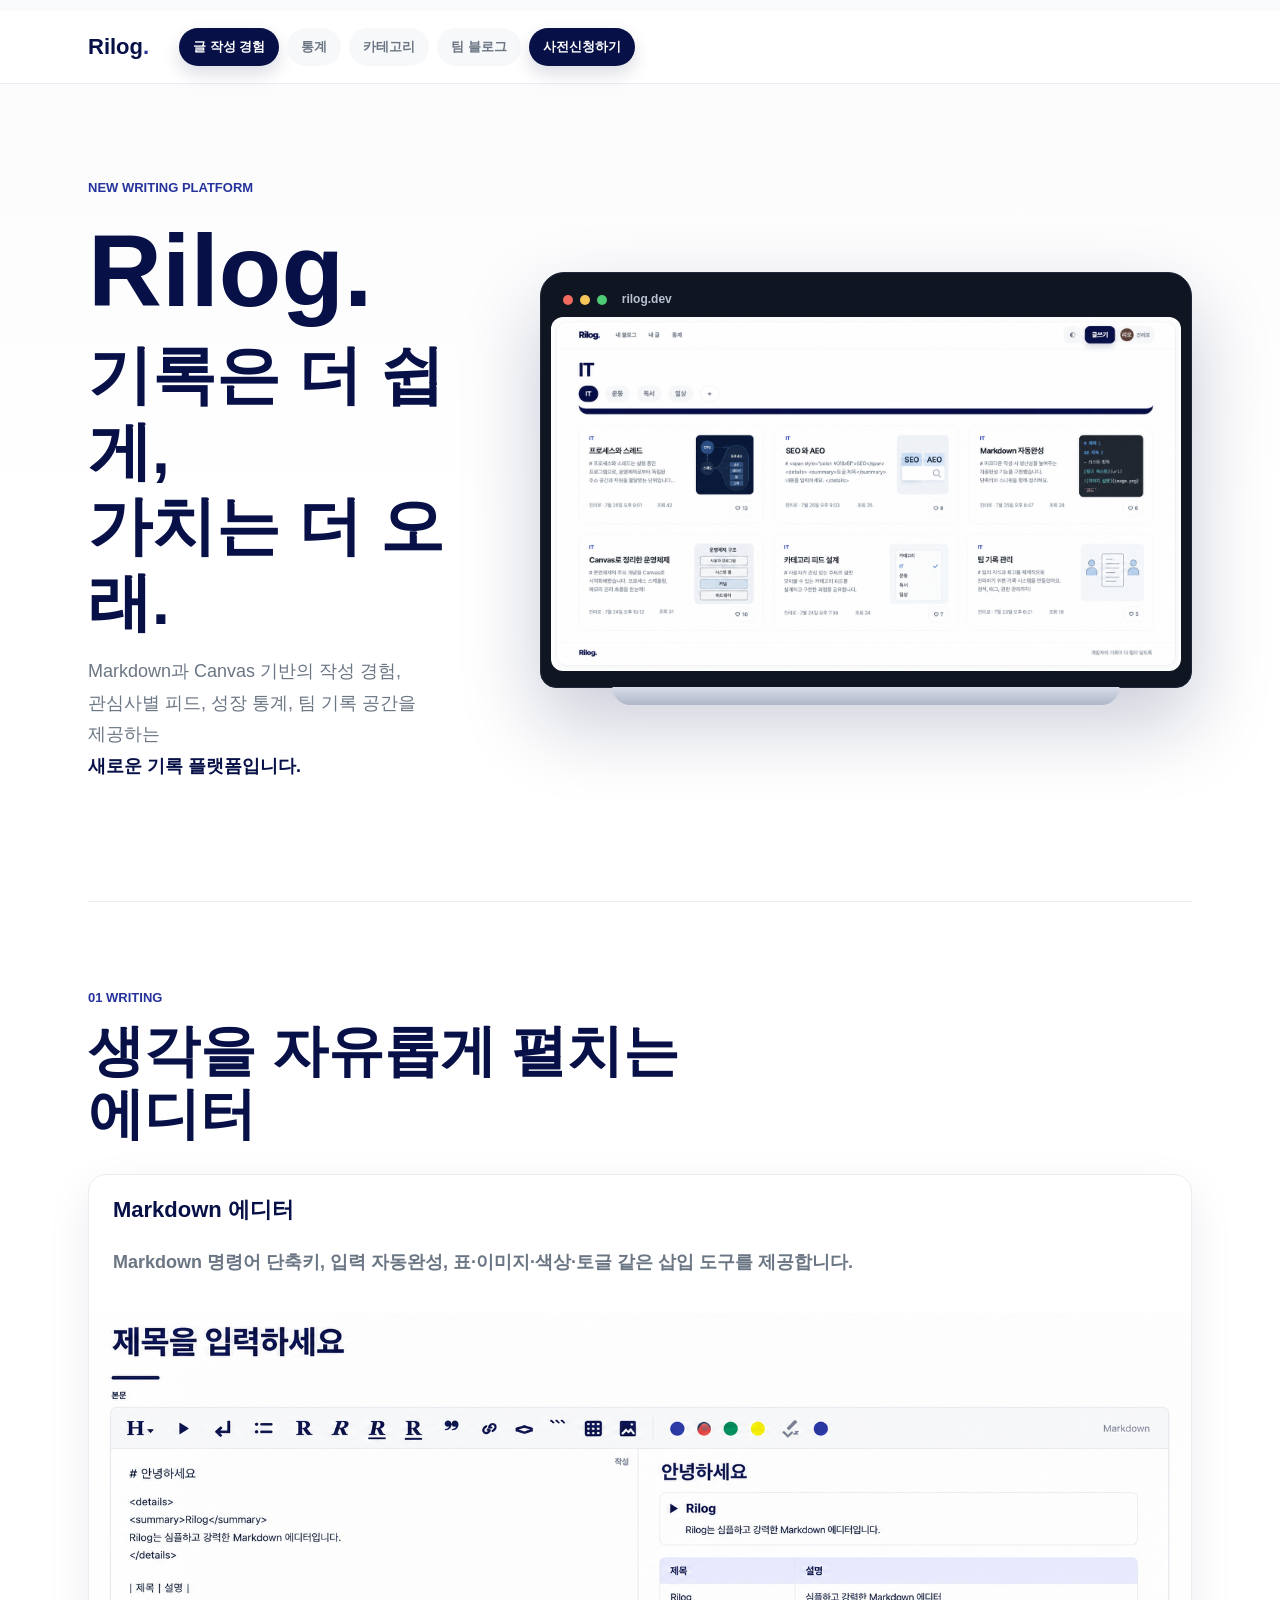
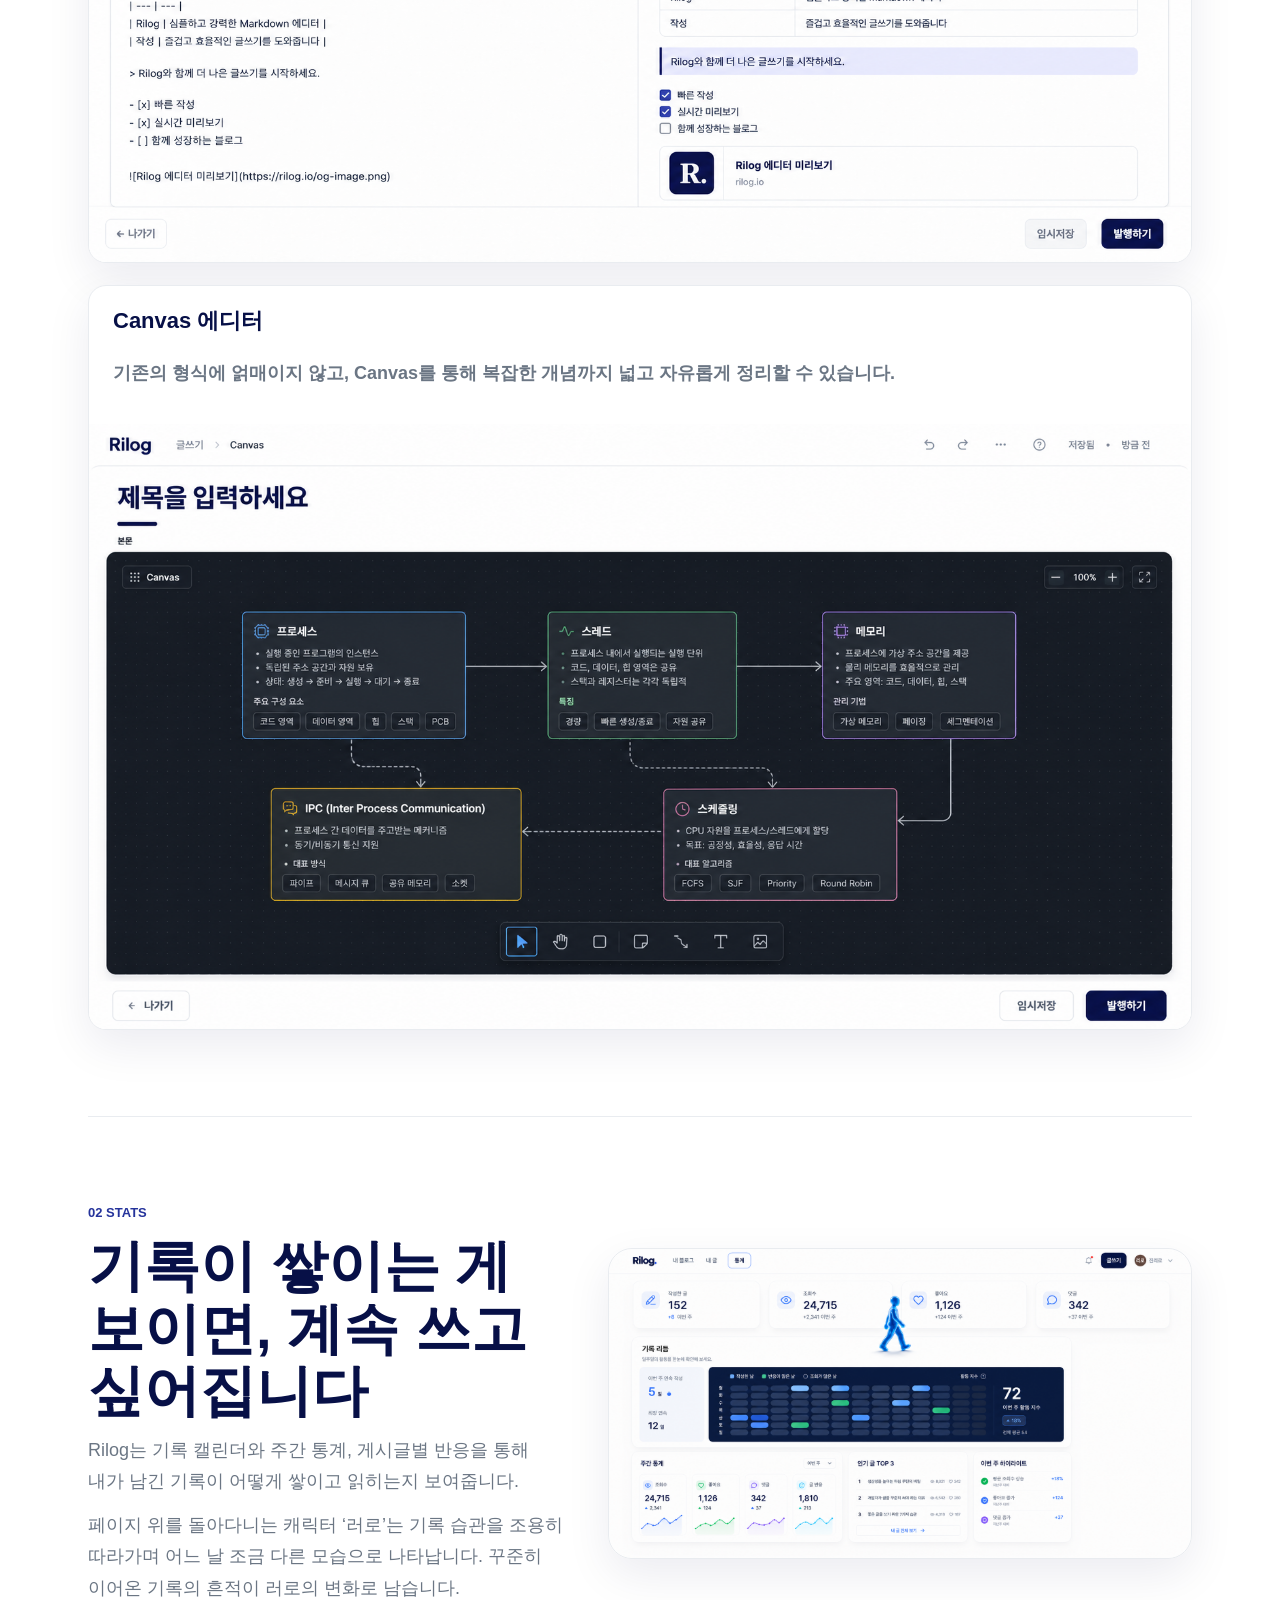
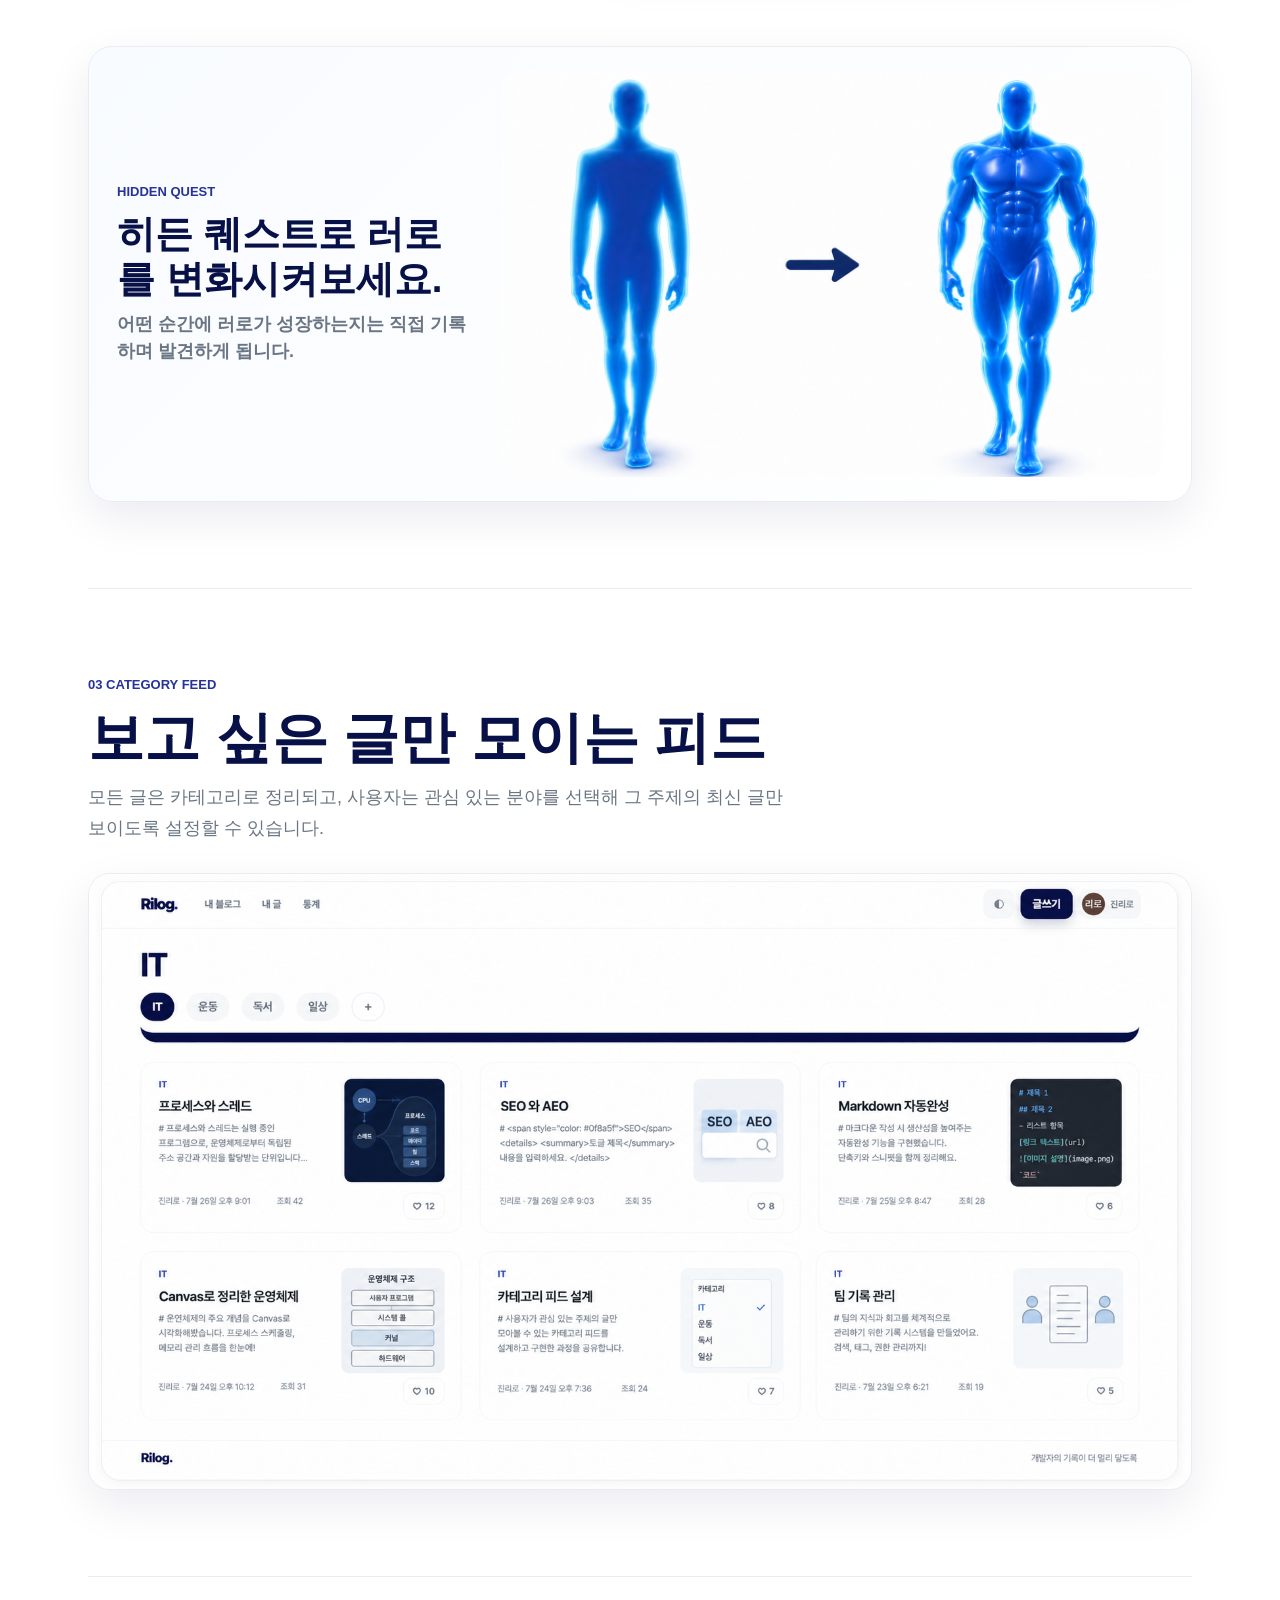
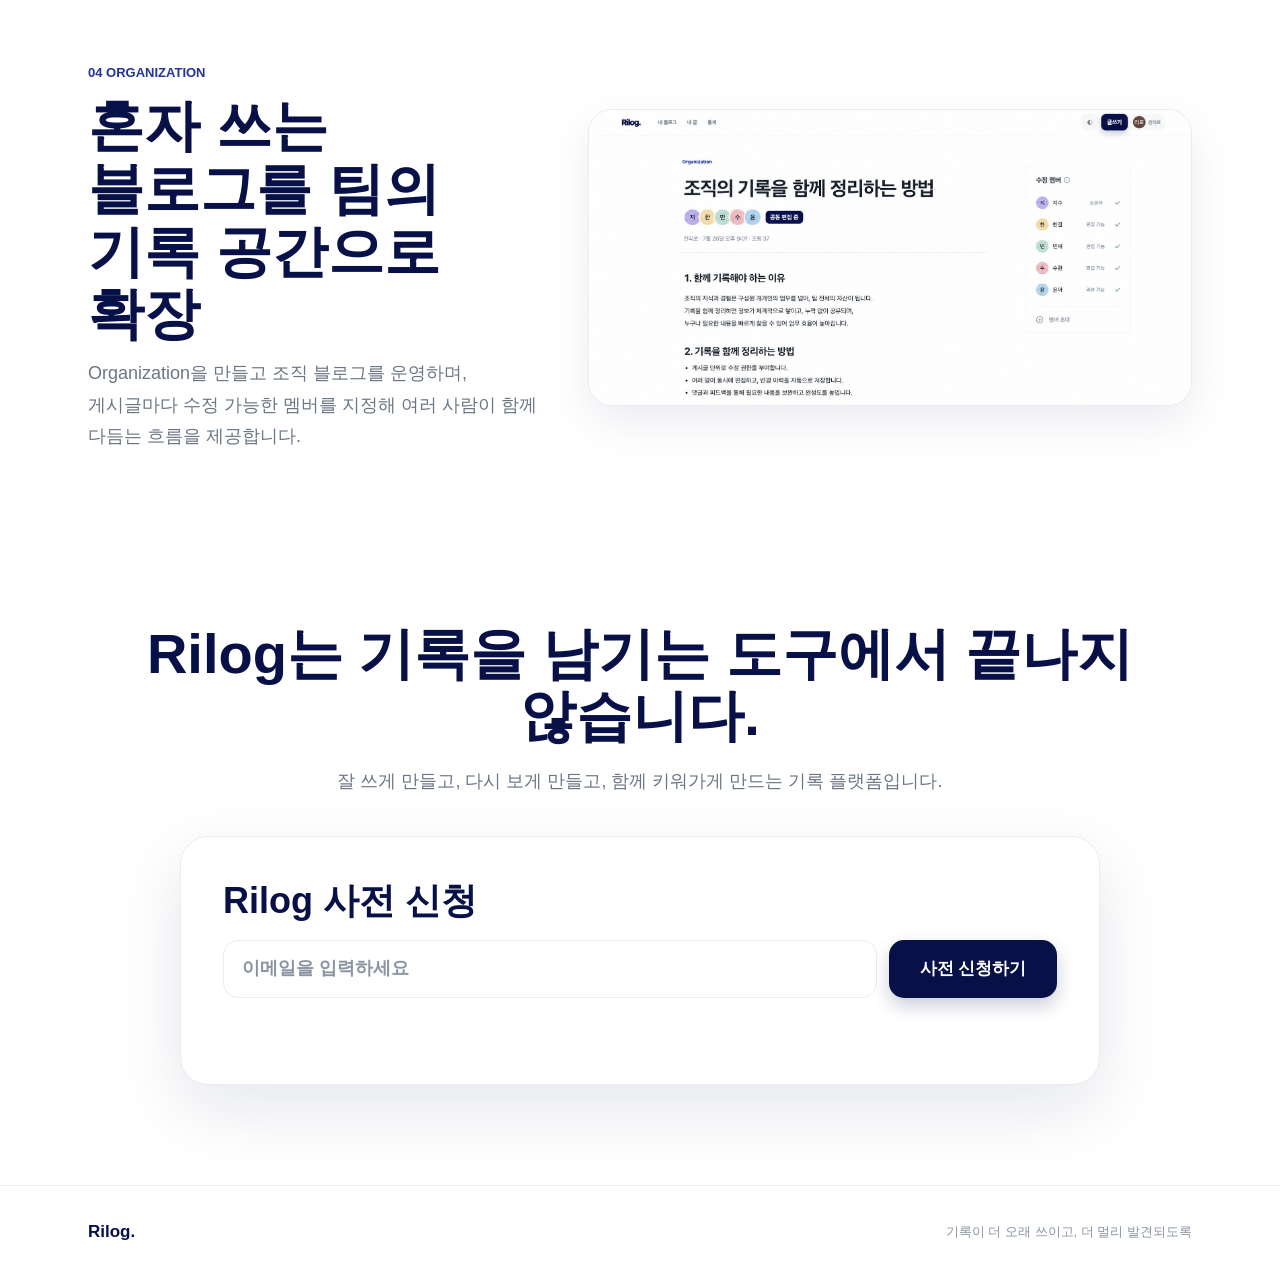
==== index.html @ bafb5f6a "Add waitlist signup and admin page" ====
<!doctype html>
<html lang="ko">
<head>
    <meta charset="UTF-8">
    <meta name="viewport" content="width=device-width, initial-scale=1">
    <meta name="theme-color" content="#071047">
    <meta name="description" content="Rilog. 소개 페이지">
    <title>Rilog. — 새로운 기록 플랫폼</title>
    <link rel="icon" href="/icon.png" type="image/png">
    <link rel="stylesheet" href="/css/landing-base.css">
    <link rel="stylesheet" href="/css/landing.css">
</head>
<body class="landing-body">
<a class="skip-link" href="#main-content">본문으로 건너뛰기</a>
<header class="app-header landing-header">
    <div class="header-inner">
        <a class="brand" href="/landing.html" aria-label="Rilog 소개">Rilog<span>.</span></a>
        <nav class="primary-nav landing-section-nav" aria-label="소개 섹션 바로가기">
            <a class="nav-link is-active" href="#landing-writing" aria-current="true">글 작성 경험</a>
            <a class="nav-link" href="#landing-stats">통계</a>
            <a class="nav-link" href="#landing-feed">카테고리</a>
            <a class="nav-link" href="#landing-org">팀 블로그</a>
            <a class="nav-link nav-link-cta" href="#landing-waitlist">사전신청하기</a>
        </nav>
    </div>
</header>

<main id="main-content" tabindex="-1">
    <section class="landing-hero">
        <div class="landing-hero-copy">
            <span class="landing-eyebrow">New writing platform</span>
            <h1>Rilog.</h1>
            <h2 class="landing-hero-title">기록은 더 쉽게,<br>가치는 더 오래.</h2>
            <p>Markdown과 Canvas 기반의 작성 경험,<br>관심사별 피드, 성장 통계, 팀 기록 공간을 제공하는<br><strong>새로운 기록 플랫폼입니다.</strong></p>
        </div>
        <div class="landing-laptop">
            <div class="landing-browser-chrome" aria-hidden="true">
                <span></span>
                <span></span>
                <span></span>
                <strong>rilog.dev</strong>
            </div>
            <div class="landing-laptop-screen">
                <img src="/images/landing/category-feed-curated.png" alt="맥북에서 실행 중인 Rilog 카테고리 피드 화면">
            </div>
        </div>
    </section>

    <section class="landing-section landing-writing" id="landing-writing">
        <div class="landing-section-copy">
            <span class="landing-eyebrow">01 Writing</span>
            <h2>생각을 자유롭게 펼치는 에디터</h2>
        </div>
        <div class="landing-screen-grid">
            <article class="landing-screen-card">
                <div class="landing-screen-card-copy">
                    <strong>Markdown 에디터</strong>
                    <p>Markdown 명령어 단축키, 입력 자동완성, 표·이미지·색상·토글 같은 삽입 도구를 제공합니다.</p>
                </div>
                <img class="landing-screen-image-markdown" src="/images/landing/markdown-editor-rilog-toolbar.png" alt="Markdown 작성 화면과 미리보기">
            </article>
            <article class="landing-screen-card">
                <div class="landing-screen-card-copy">
                    <strong>Canvas 에디터</strong>
                    <p>기존의 형식에 얽매이지 않고, Canvas를 통해 복잡한 개념까지 넓고 자유롭게 정리할 수 있습니다.</p>
                </div>
                <img class="landing-screen-image-canvas" src="/images/landing/canvas-editor-clean.png" alt="Canvas 양식 작성 화면">
            </article>
        </div>
    </section>

    <section class="landing-section landing-stats" id="landing-stats">
        <div class="landing-section-copy">
            <span class="landing-eyebrow">02 Stats</span>
            <h2>기록이 쌓이는 게 보이면, 계속 쓰고 싶어집니다</h2>
            <p>Rilog는 기록 캘린더와 주간 통계, 게시글별 반응을 통해 내가 남긴 기록이 어떻게 쌓이고 읽히는지 보여줍니다.</p>
            <p>페이지 위를 돌아다니는 캐릭터 ‘러로’는 기록 습관을 조용히 따라가며 어느 날 조금 다른 모습으로 나타납니다. 꾸준히 이어온 기록의 흔적이 러로의 변화로 남습니다.</p>
        </div>
        <div class="landing-stats-visual">
            <img class="landing-stats-screen" src="/images/landing/stats-dashboard-rureo.png" alt="러로가 걸어다니는 Rilog 통계 화면">
        </div>
        <div class="landing-rureo-evolution">
            <div class="landing-rureo-evolution-copy">
                <span class="landing-eyebrow">Hidden Quest</span>
                <strong>히든 퀘스트로 러로를 변화시켜보세요.</strong>
                <p>어떤 순간에 러로가 성장하는지는 직접 기록하며 발견하게 됩니다.</p>
            </div>
            <img src="/images/landing/rureo-evolution-cropped.png" alt="기본 러로가 몸짱 러로로 성장하는 모습">
        </div>
    </section>

    <section class="landing-section landing-feed" id="landing-feed">
        <div class="landing-section-copy">
            <span class="landing-eyebrow">03 Category Feed</span>
            <h2>보고 싶은 글만 모이는 피드</h2>
            <p>모든 글은 카테고리로 정리되고, 사용자는 관심 있는 분야를 선택해 그 주제의 최신 글만 보이도록 설정할 수 있습니다.</p>
        </div>
        <div class="landing-wide-screen">
            <img src="/images/landing/category-feed-curated.png" alt="카테고리화된 전체 피드 화면">
        </div>
    </section>

    <section class="landing-section landing-org" id="landing-org">
        <div class="landing-section-copy">
            <span class="landing-eyebrow">04 Organization</span>
            <h2>혼자 쓰는 블로그를 팀의 기록 공간으로 확장</h2>
            <p>Organization을 만들고 조직 블로그를 운영하며, 게시글마다 수정 가능한 멤버를 지정해 여러 사람이 함께 다듬는 흐름을 제공합니다.</p>
        </div>
        <div class="landing-org-screen">
            <img src="/images/landing/organization-collaboration.png" alt="여러 멤버가 함께 수정하는 Rilog Organization 게시글 화면">
        </div>
    </section>

    <section class="landing-closing landing-waitlist" id="landing-waitlist">
        <h2>Rilog는 기록을 남기는 도구에서 끝나지 않습니다.</h2>
        <p>잘 쓰게 만들고, 다시 보게 만들고, 함께 키워가게 만드는 기록 플랫폼입니다.</p>
        <form class="waitlist-card" data-waitlist-form>
            <label for="waitlist-email">Rilog 사전 신청</label>
            <div class="waitlist-row">
                <input id="waitlist-email" name="email" type="email" autocomplete="email" placeholder="이메일을 입력하세요" required>
                <button class="button button-primary waitlist-submit" type="submit">사전 신청하기</button>
            </div>
            <p class="waitlist-message" data-waitlist-message role="status" aria-live="polite"></p>
        </form>
    </section>
</main>

<footer class="app-footer">
    <div class="footer-inner">
        <strong>Rilog.</strong>
        <span>기록이 더 오래 쓰이고, 더 멀리 발견되도록</span>
    </div>
</footer>
<script src="/js/landing.js"></script>
</body>
</html>
---- css/landing-base.css ----
:root {
    color-scheme: light;
    --navy-950: #071047;
    --navy-900: #0b1558;
    --navy-700: #25339b;
    --navy-100: #e9ecff;
    --canvas: #ffffff;
    --surface: #f7f8fa;
    --surface-raised: #ffffff;
    --text: #191f28;
    --text-secondary: #6b7684;
    --text-tertiary: #8b95a1;
    --border: #e9ecf0;
    --focus: #5268ff;
    --shadow: 0 16px 45px rgba(7, 16, 71, .08);
    --header-bg: rgba(255, 255, 255, .88);
    --radius-sm: 13px;
    --page-width: 1680px;
    --transition: 180ms ease;
}

* {
    box-sizing: border-box;
}

html {
    scroll-behavior: smooth;
    background: var(--canvas);
}

body {
    min-width: 320px;
    margin: 0;
    color: var(--text);
    background: var(--canvas);
    font-family: -apple-system, BlinkMacSystemFont, "Pretendard", "Segoe UI", sans-serif;
    font-size: 16px;
    line-height: 1.55;
    letter-spacing: 0;
}

a {
    color: inherit;
    text-decoration: none;
}

button,
a {
    -webkit-tap-highlight-color: transparent;
}

:focus-visible {
    outline: 3px solid var(--focus);
    outline-offset: 3px;
}

.skip-link {
    position: fixed;
    z-index: 100;
    top: 12px;
    left: 12px;
    padding: 10px 14px;
    color: white;
    background: #071047;
    border-radius: 10px;
    transform: translateY(-160%);
}

.skip-link:focus {
    transform: translateY(0);
}

.app-header {
    position: sticky;
    z-index: 20;
    top: 0;
    border-bottom: 1px solid var(--border);
    background: var(--header-bg);
    backdrop-filter: blur(18px);
    -webkit-backdrop-filter: blur(18px);
}

.header-inner,
.footer-inner {
    width: min(calc(100% - 176px), var(--page-width));
    margin: 0 auto;
}

.header-inner {
    display: flex;
    align-items: center;
    min-height: 72px;
    gap: 30px;
}

.brand {
    flex: 0 0 auto;
    color: var(--navy-950);
    font-size: 22px;
    font-weight: 900;
    letter-spacing: 0;
}

.brand span {
    color: var(--navy-700);
}

.primary-nav {
    display: flex;
    align-items: center;
    gap: 4px;
}

.nav-link {
    padding: 9px 12px;
    color: var(--text-secondary);
    border-radius: 11px;
    font-size: 14px;
    font-weight: 700;
}

.nav-link:hover,
.nav-link.is-active {
    color: var(--text);
    background: var(--surface);
}

.header-actions {
    display: flex;
    align-items: center;
    gap: 9px;
    margin-left: auto;
}

.button {
    display: inline-flex;
    align-items: center;
    justify-content: center;
    min-height: 44px;
    padding: 10px 16px;
    border: 0;
    border-radius: var(--radius-sm);
    font-weight: 750;
    cursor: pointer;
    transition: transform var(--transition), background var(--transition), color var(--transition), opacity var(--transition);
}

.button:hover {
    transform: translateY(-1px);
}

.button-primary {
    color: white;
    background: #071047;
    box-shadow: 0 8px 18px rgba(7, 16, 71, .2);
}

.button-secondary {
    color: var(--text-secondary);
    background: var(--surface);
}

.app-footer {
    border-top: 1px solid var(--border);
}

.footer-inner {
    display: flex;
    align-items: center;
    justify-content: space-between;
    min-height: 92px;
    color: var(--text-tertiary);
    font-size: 13px;
}

.footer-inner strong {
    color: var(--navy-950);
    font-size: 17px;
}

@media (max-width: 760px) {
    .header-inner,
    .footer-inner {
        width: min(calc(100% - 28px), var(--page-width));
    }

    .header-inner {
        min-height: 64px;
        gap: 12px;
    }

    .primary-nav {
        display: none;
    }

    .header-actions {
        gap: 6px;
    }

    .header-actions > .button {
        min-height: 40px;
        padding: 8px 11px;
        font-size: 13px;
    }
}
---- css/landing.css ----
.landing-body {
    background:
            linear-gradient(180deg, color-mix(in srgb, var(--surface) 65%, transparent), transparent 520px),
            var(--canvas);
    letter-spacing: 0;
}

.landing-header {
    position: sticky;
}

.landing-hero,
.landing-section,
.landing-closing {
    width: min(calc(100% - 176px), var(--page-width));
    margin: 0 auto;
}

.landing-hero {
    display: grid;
    grid-template-columns: minmax(320px, .76fr) minmax(0, 1.24fr);
    align-items: center;
    gap: 52px;
    min-height: calc(100vh - 72px);
    padding: 62px 0 76px;
}

.landing-hero-copy {
    display: grid;
    justify-items: start;
    gap: 16px;
}

.landing-eyebrow {
    color: var(--navy-700);
    font-size: 13px;
    font-weight: 900;
    letter-spacing: 0;
    text-transform: uppercase;
}

.landing-hero h1,
.landing-section h2,
.landing-closing h2 {
    margin: 0;
    color: var(--navy-950);
    line-height: 1.12;
    letter-spacing: 0;
    overflow-wrap: break-word;
    word-break: keep-all;
}

.landing-hero h1 {
    font-size: clamp(58px, 8vw, 118px);
}

.landing-hero-title {
    max-width: 720px;
    margin: -6px 0 0;
    color: var(--navy-950);
    font-size: clamp(40px, 5vw, 72px);
    line-height: 1.18;
    letter-spacing: 0;
}

.landing-hero p,
.landing-section-copy p,
.landing-closing p {
    margin: 0;
    color: var(--text-secondary);
    font-size: 18px;
    line-height: 1.75;
    overflow-wrap: break-word;
    word-break: keep-all;
}

.landing-hero p strong {
    color: var(--navy-950);
    font-weight: 900;
}

.landing-section-nav {
    flex-wrap: wrap;
    gap: 8px;
}

.landing-section-nav .nav-link {
    min-height: 38px;
    padding: 8px 13px;
    background: var(--surface);
    border: 1px solid transparent;
    border-radius: 999px;
    font-size: 13px;
    transition: background var(--transition), color var(--transition), border-color var(--transition), transform var(--transition);
}

.landing-section-nav .nav-link.is-active {
    color: white;
    background: var(--navy-950);
    box-shadow: 0 8px 18px rgba(7, 16, 71, .14);
}

.landing-section-nav .nav-link:hover {
    color: var(--navy-950);
    background: white;
    border-color: var(--border);
    transform: translateY(-1px);
}

.landing-section-nav .nav-link.is-active:hover {
    color: white;
    background: var(--navy-900);
}

.landing-section-nav .nav-link-cta {
    color: white;
    background: var(--navy-950);
    box-shadow: 0 8px 18px rgba(7, 16, 71, .14);
}

.landing-laptop {
    position: relative;
    min-width: 0;
    padding: 10px 10px 16px;
    background: #101522;
    border: 1px solid #20283b;
    border-radius: 24px 24px 16px 16px;
    box-shadow: 0 34px 80px rgba(7, 16, 71, .22);
}

.landing-laptop::after {
    content: "";
    position: absolute;
    left: 50%;
    bottom: -18px;
    width: 78%;
    height: 18px;
    background: linear-gradient(180deg, #d8dde8, #aeb7c8);
    border-radius: 0 0 24px 24px;
    transform: translateX(-50%);
}

.landing-browser-chrome {
    display: flex;
    align-items: center;
    gap: 7px;
    min-height: 34px;
    padding: 0 12px;
    color: #8f9aac;
    font-size: 12px;
    font-weight: 750;
}

.landing-browser-chrome span {
    width: 10px;
    height: 10px;
    background: #f06a5f;
    border-radius: 50%;
}

.landing-browser-chrome span:nth-child(2) {
    background: #f7c65b;
}

.landing-browser-chrome span:nth-child(3) {
    background: #4ecb74;
}

.landing-browser-chrome strong {
    margin-left: 8px;
    color: #b8c0d0;
}

.landing-laptop-screen {
    overflow: hidden;
    aspect-ratio: 16 / 9;
    background: #fff;
    border-radius: 12px;
}

.landing-laptop-screen img,
.landing-wide-screen img,
.landing-screen-card img,
.landing-stats-screen {
    display: block;
    width: 100%;
    height: 100%;
    object-fit: cover;
}

.landing-expandable-image {
    cursor: zoom-in;
}

.landing-expandable-image:focus-visible {
    outline: 3px solid rgba(79, 119, 255, .72);
    outline-offset: 4px;
}

.landing-section {
    display: grid;
    gap: 28px;
    padding: 86px 0;
    border-top: 1px solid var(--border);
    scroll-margin-top: 96px;
}

.landing-section-copy {
    display: grid;
    max-width: 760px;
    gap: 12px;
}

.landing-section h2,
.landing-closing h2 {
    font-size: clamp(34px, 4.6vw, 56px);
}

.landing-screen-grid {
    display: grid;
    gap: 22px;
}

.landing-screen-card {
    overflow: hidden;
    background: var(--surface-raised);
    border: 1px solid var(--border);
    border-radius: 18px;
    box-shadow: var(--shadow);
}

.landing-screen-card-copy {
    display: grid;
    gap: 8px;
    padding: 22px 24px 18px;
}

.landing-screen-card-copy strong {
    color: var(--navy-950);
    font-size: 22px;
    line-height: 1.2;
}

.landing-screen-card-copy p {
    max-width: 920px;
    color: var(--text-secondary);
    font-size: 18px;
    font-weight: 650;
    line-height: 1.55;
}

.landing-screen-card img {
    height: auto;
    object-fit: contain;
    background: #fff;
}

.landing-screen-image-markdown {
    aspect-ratio: 1777 / 885;
}

.landing-screen-image-canvas {
    aspect-ratio: 1693 / 929;
}

.landing-stats {
    grid-template-columns: minmax(380px, .9fr) minmax(0, 1.1fr);
    align-items: center;
    gap: 42px;
}

.landing-stats .landing-section-copy {
    grid-column: 1;
}

.landing-feature-card {
    min-width: 0;
    padding: 22px;
    background: var(--surface-raised);
    border: 1px solid var(--border);
    border-radius: 18px;
    box-shadow: var(--shadow);
}

.landing-feature-card h3 {
    margin: 0 0 8px;
    color: var(--navy-950);
    font-size: 19px;
    line-height: 1.3;
    letter-spacing: 0;
}

.landing-feature-card p {
    margin: 0;
    color: var(--text-secondary);
}

.landing-bullet-list {
    display: grid;
    gap: 5px;
    margin: 14px 0 0;
    padding-left: 18px;
    color: var(--text-secondary);
    font-size: 14px;
}

.landing-bullet-list li::marker {
    color: #15803d;
}

.landing-stats-visual {
    position: relative;
    overflow: hidden;
    background: linear-gradient(180deg, rgba(255, 255, 255, .72), rgba(255, 255, 255, .94));
    border: 1px solid var(--border);
    border-radius: 24px;
    box-shadow: var(--shadow);
    aspect-ratio: 1716 / 916;
}

.landing-stats-screen {
    position: static;
    width: 100%;
    height: 100%;
    object-fit: cover;
    object-position: center;
    border-radius: inherit;
}

.landing-rureo-evolution {
    grid-column: 1 / -1;
    display: grid;
    grid-template-columns: minmax(260px, .54fr) minmax(0, 1fr);
    align-items: center;
    gap: 26px;
    overflow: hidden;
    padding: 24px 28px;
    background: linear-gradient(135deg, rgba(248, 251, 255, .98), rgba(255, 255, 255, .98));
    border: 1px solid var(--border);
    border-radius: 24px;
    box-shadow: var(--shadow);
}

.landing-rureo-evolution-copy {
    display: grid;
    gap: 9px;
}

.landing-rureo-evolution-copy strong {
    color: var(--navy-950);
    font-size: clamp(26px, 3vw, 42px);
    line-height: 1.18;
}

.landing-rureo-evolution-copy p {
    margin: 0;
    color: var(--text-secondary);
    font-size: 18px;
    font-weight: 650;
    line-height: 1.55;
}

.landing-rureo-evolution img {
    display: block;
    width: 100%;
    height: auto;
    border-radius: 18px;
}

.landing-wide-screen {
    overflow: hidden;
    aspect-ratio: 1677 / 938;
    background: var(--surface-raised);
    border: 1px solid var(--border);
    border-radius: 22px;
    box-shadow: var(--shadow);
}

.landing-org {
    grid-template-columns: minmax(0, .78fr) minmax(0, 1fr);
    align-items: center;
}

.landing-org-screen {
    overflow: hidden;
    aspect-ratio: 1789 / 879;
    background: var(--surface-raised);
    border: 1px solid var(--border);
    border-radius: 24px;
    box-shadow: var(--shadow);
}

.landing-org-screen img {
    display: block;
    width: 100%;
    height: 100%;
    object-fit: cover;
    object-position: center;
}

.landing-closing {
    display: grid;
    justify-items: center;
    gap: 18px;
    padding: 84px 0 100px;
    text-align: center;
}

.landing-closing p {
    max-width: 760px;
}

.landing-waitlist {
    scroll-margin-top: 96px;
}

.waitlist-card {
    display: grid;
    width: min(100%, 920px);
    gap: 18px;
    margin-top: 20px;
    padding: clamp(24px, 4vw, 42px);
    text-align: left;
    background: var(--surface-raised);
    border: 1px solid var(--border);
    border-radius: 28px;
    box-shadow: 0 24px 70px rgba(7, 16, 71, .1);
}

.waitlist-card label {
    color: var(--navy-950);
    font-size: clamp(24px, 3vw, 36px);
    font-weight: 900;
    line-height: 1.2;
}

.waitlist-row {
    display: flex;
    gap: 12px;
}

.waitlist-row input {
    flex: 1 1 auto;
    min-width: 0;
    min-height: 58px;
    padding: 0 18px;
    color: var(--text);
    background: #fff;
    border: 1px solid var(--border);
    border-radius: 15px;
    font: inherit;
    font-size: 18px;
    font-weight: 650;
}

.waitlist-row input::placeholder {
    color: var(--text-tertiary);
}

.waitlist-submit {
    min-width: 168px;
    min-height: 58px;
    border-radius: 15px;
    font-size: 17px;
}

.waitlist-submit:disabled {
    cursor: wait;
    opacity: .62;
    transform: none;
}

.waitlist-message {
    min-height: 26px;
    margin: 0;
    color: var(--text-secondary);
    font-size: 15px;
    font-weight: 750;
}

.waitlist-message[data-tone="success"] {
    color: #16713a;
}

.waitlist-message[data-tone="error"] {
    color: #c2413d;
}

.is-lightbox-open {
    overflow: hidden;
}

.landing-lightbox {
    position: fixed;
    inset: 0;
    z-index: 100;
    display: grid;
    place-items: center;
    padding: 34px;
    background: rgba(7, 16, 71, .72);
    opacity: 0;
    pointer-events: none;
    transition: opacity var(--transition);
}

.landing-lightbox.is-open {
    opacity: 1;
    pointer-events: auto;
}

.landing-lightbox-frame {
    display: grid;
    max-width: min(92vw, 1480px);
    max-height: 86vh;
    margin: 0;
    overflow: hidden;
    background: #fff;
    border: 1px solid rgba(255, 255, 255, .42);
    border-radius: 22px;
    box-shadow: 0 40px 100px rgba(7, 16, 71, .36);
    transform: translateY(10px) scale(.98);
    transition: transform var(--transition);
}

.landing-lightbox.is-open .landing-lightbox-frame {
    transform: translateY(0) scale(1);
}

.landing-lightbox-image {
    display: block;
    width: 100%;
    max-width: 100%;
    height: auto;
    max-height: 86vh;
    object-fit: contain;
}

.landing-lightbox-close {
    position: fixed;
    top: 22px;
    right: 22px;
    display: grid;
    place-items: center;
    width: 44px;
    height: 44px;
    padding: 0;
    color: var(--navy-950);
    background: rgba(255, 255, 255, .94);
    border: 1px solid rgba(255, 255, 255, .72);
    border-radius: 50%;
    box-shadow: 0 18px 40px rgba(7, 16, 71, .22);
    cursor: pointer;
    font-size: 28px;
    font-weight: 800;
    line-height: 1;
}

.landing-lightbox-close:focus-visible {
    outline: 3px solid rgba(79, 119, 255, .72);
    outline-offset: 3px;
}

@media (max-width: 1200px) {
    .landing-hero,
    .landing-stats,
    .landing-org {
        grid-template-columns: 1fr;
    }

    .landing-hero {
        min-height: auto;
    }

    .landing-screen-grid {
        grid-template-columns: 1fr;
    }

    .landing-stats-visual {
        min-height: 360px;
    }
}

@media (max-width: 760px) {
    .landing-hero,
    .landing-section,
    .landing-closing {
        width: min(calc(100% - 28px), var(--page-width));
    }

    .landing-hero {
        gap: 28px;
        padding: 38px 0 56px;
    }

    .landing-hero h1 {
        font-size: clamp(52px, 20vw, 78px);
    }

    .landing-hero-title {
        font-size: clamp(34px, 12vw, 50px);
    }

    .landing-hero p,
    .landing-section-copy p,
    .landing-closing p {
        font-size: 16px;
        line-height: 1.65;
    }

    .landing-section-nav {
        display: flex;
        flex: 1 1 100%;
        flex-wrap: nowrap;
        order: 2;
        overflow-x: auto;
        padding-bottom: 2px;
        scrollbar-width: none;
    }

    .landing-section-nav::-webkit-scrollbar {
        display: none;
    }

    .landing-section-nav .nav-link {
        flex: 0 0 auto;
        white-space: nowrap;
    }

    .landing-laptop {
        padding: 7px 7px 12px;
        border-radius: 18px 18px 12px 12px;
    }

    .landing-browser-chrome {
        min-height: 28px;
        padding: 0 8px;
    }

    .landing-laptop-screen,
    .landing-wide-screen {
        aspect-ratio: 4 / 3;
    }

    .landing-section {
        gap: 20px;
        padding: 56px 0;
    }

    .landing-section h2,
    .landing-closing h2 {
        font-size: clamp(30px, 12vw, 42px);
        line-height: 1.14;
    }

    .landing-screen-card-copy {
        padding: 18px 18px 15px;
    }

    .landing-screen-card-copy strong {
        font-size: 19px;
    }

    .landing-screen-card-copy p {
        font-size: 15px;
    }

    .landing-feature-card {
        padding: 18px;
    }

    .landing-stats-visual {
        aspect-ratio: 4 / 3;
    }

    .landing-stats-screen {
        object-position: 45% center;
    }

    .landing-rureo-evolution {
        grid-template-columns: 1fr;
        gap: 14px;
        padding: 20px;
    }

    .landing-rureo-evolution-copy strong {
        font-size: 24px;
    }

    .landing-rureo-evolution-copy p {
        font-size: 15px;
    }

    .landing-closing {
        padding: 58px 0 72px;
    }

    .waitlist-card {
        gap: 14px;
        margin-top: 10px;
        padding: 20px;
        border-radius: 20px;
    }

    .waitlist-row {
        display: grid;
    }

    .waitlist-row input,
    .waitlist-submit {
        min-height: 52px;
        width: 100%;
    }

    .landing-lightbox {
        padding: 16px;
    }

    .landing-lightbox-frame {
        max-width: 96vw;
        max-height: 82vh;
        border-radius: 16px;
    }

    .landing-lightbox-image {
        max-height: 82vh;
    }

    .landing-lightbox-close {
        top: 12px;
        right: 12px;
        width: 40px;
        height: 40px;
        font-size: 26px;
    }
}
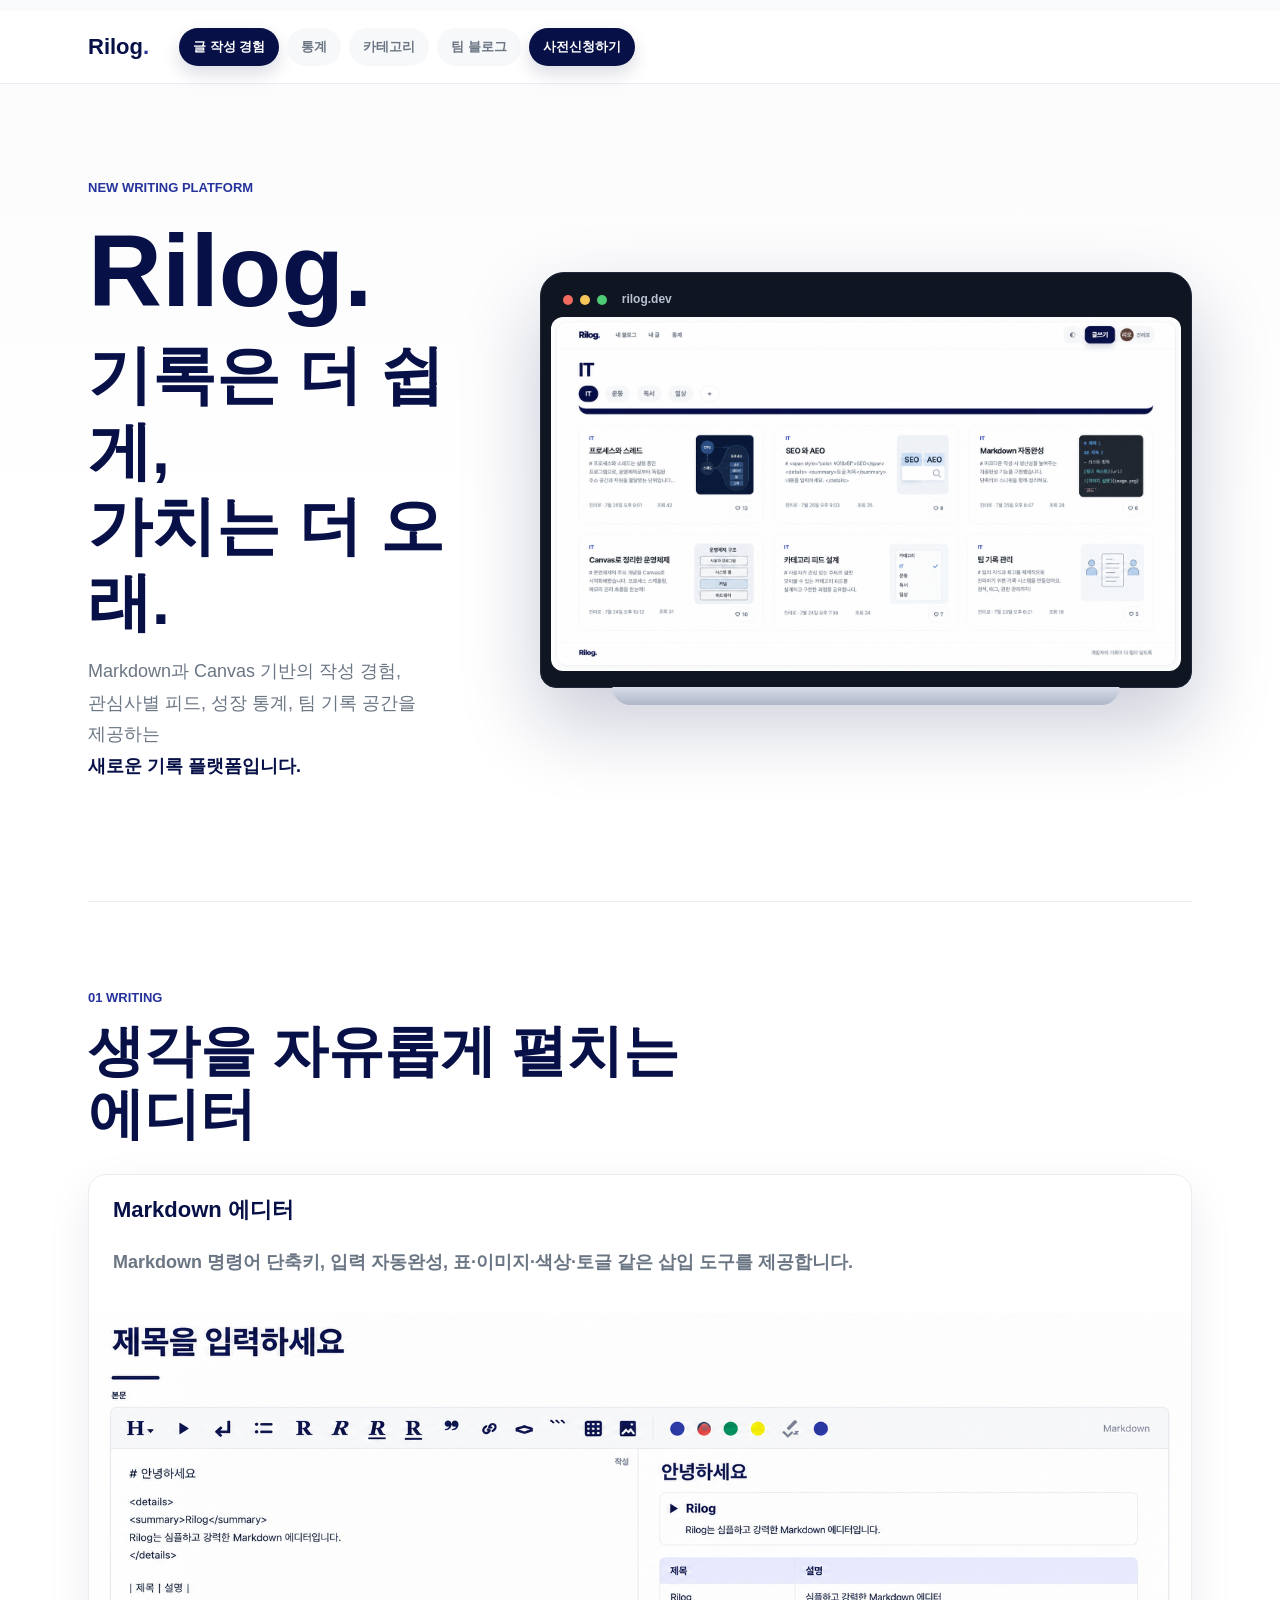
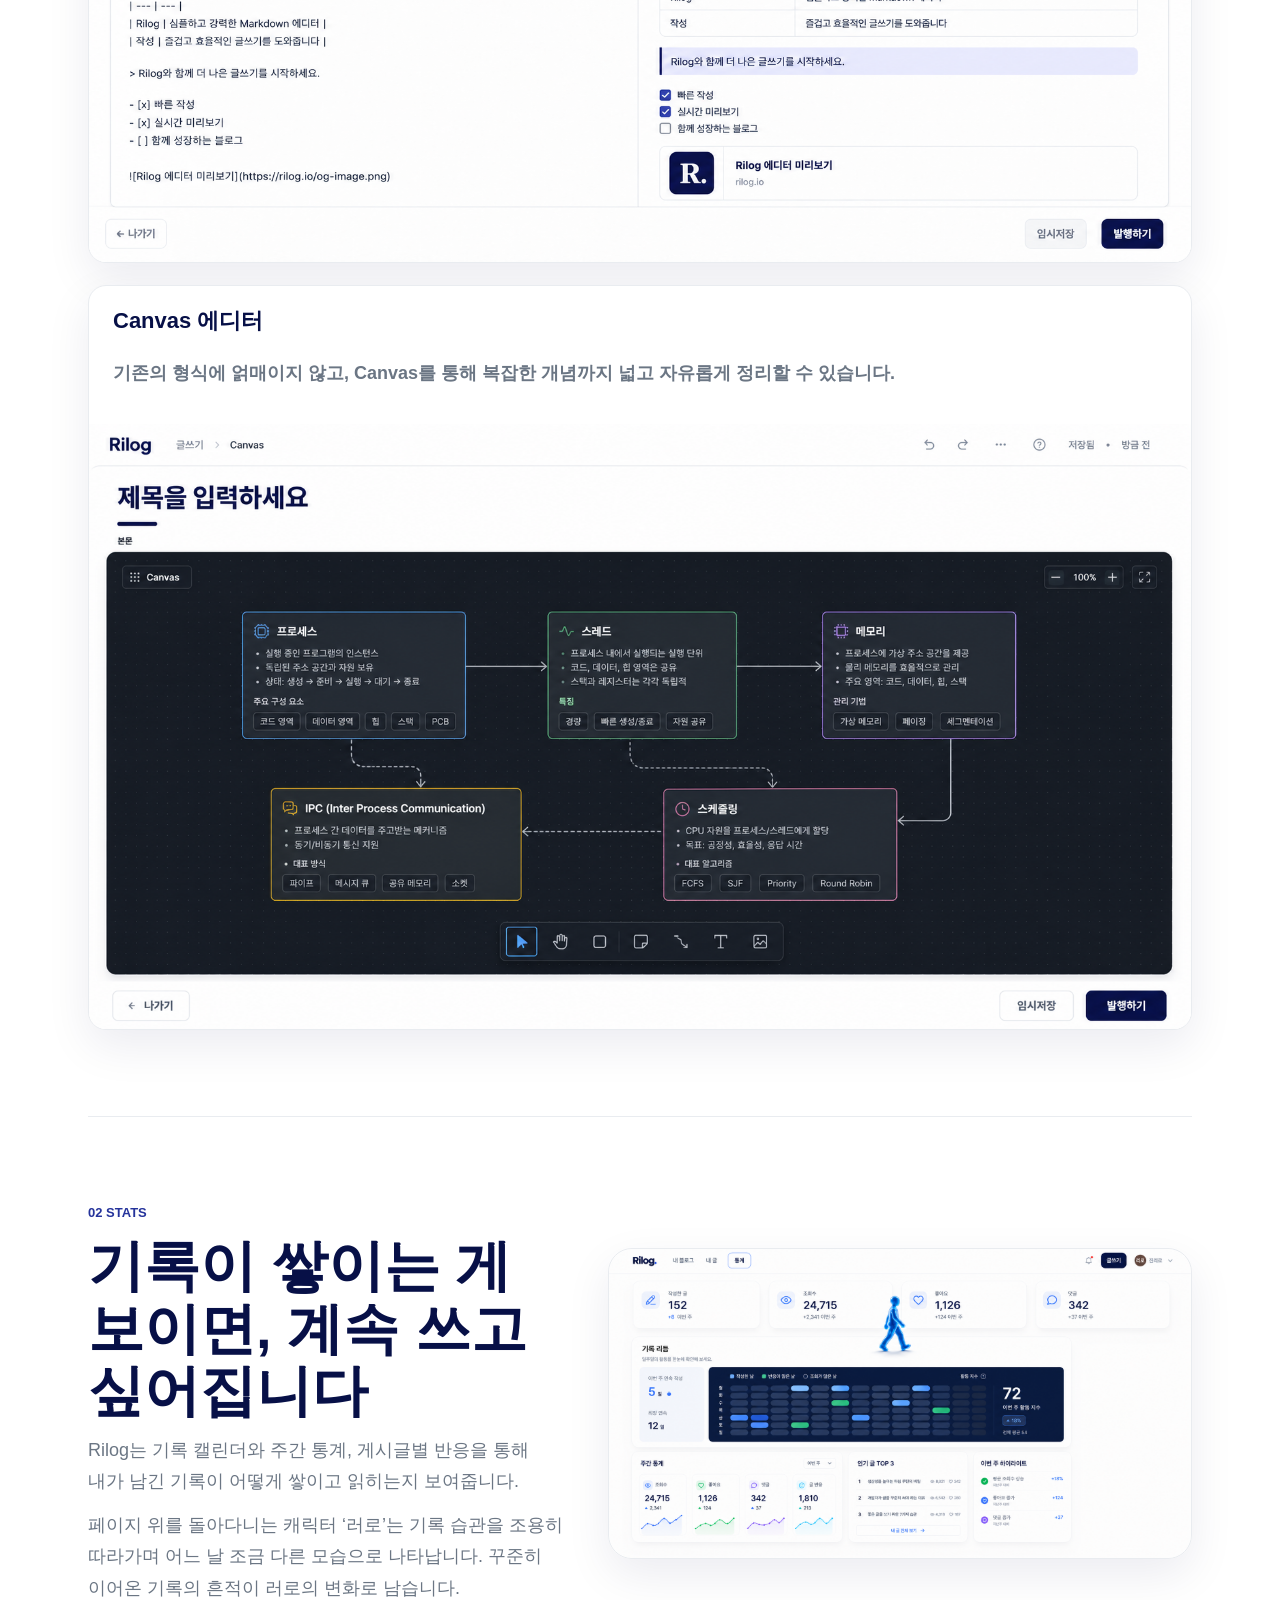
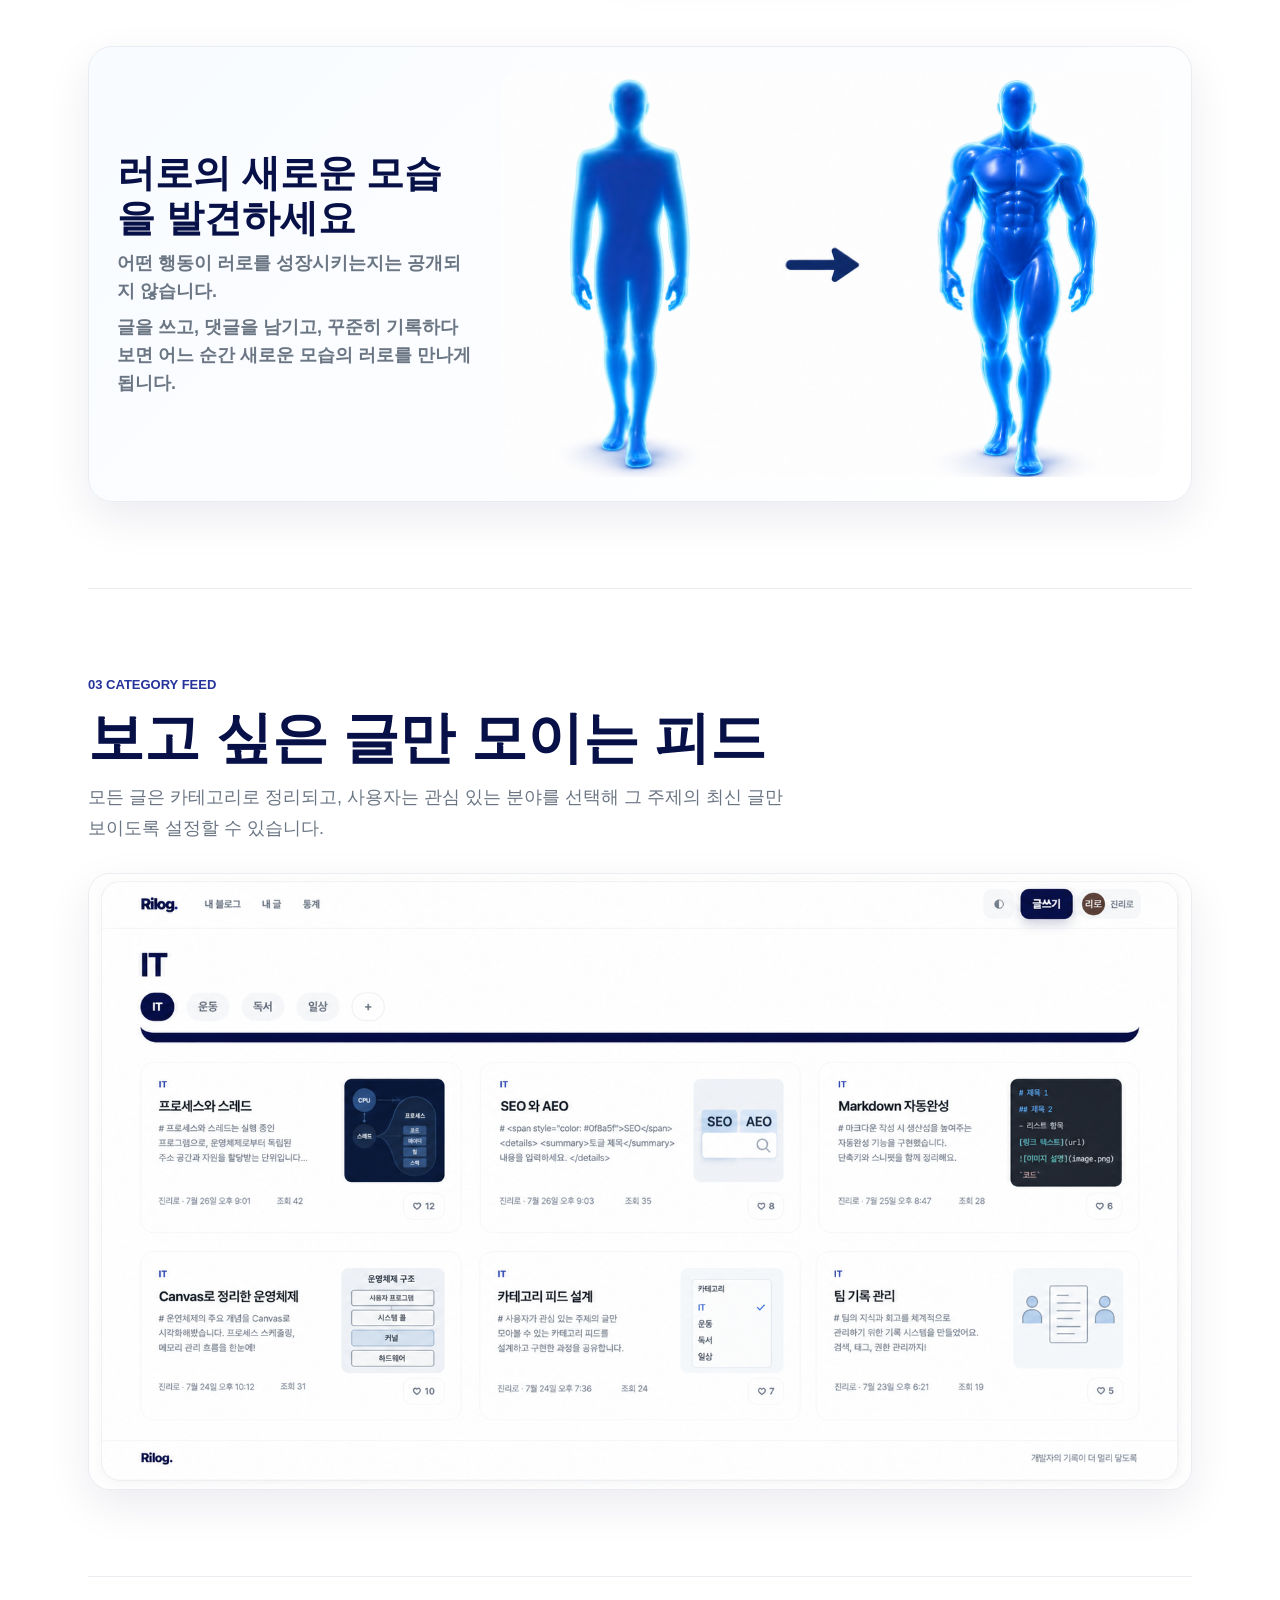
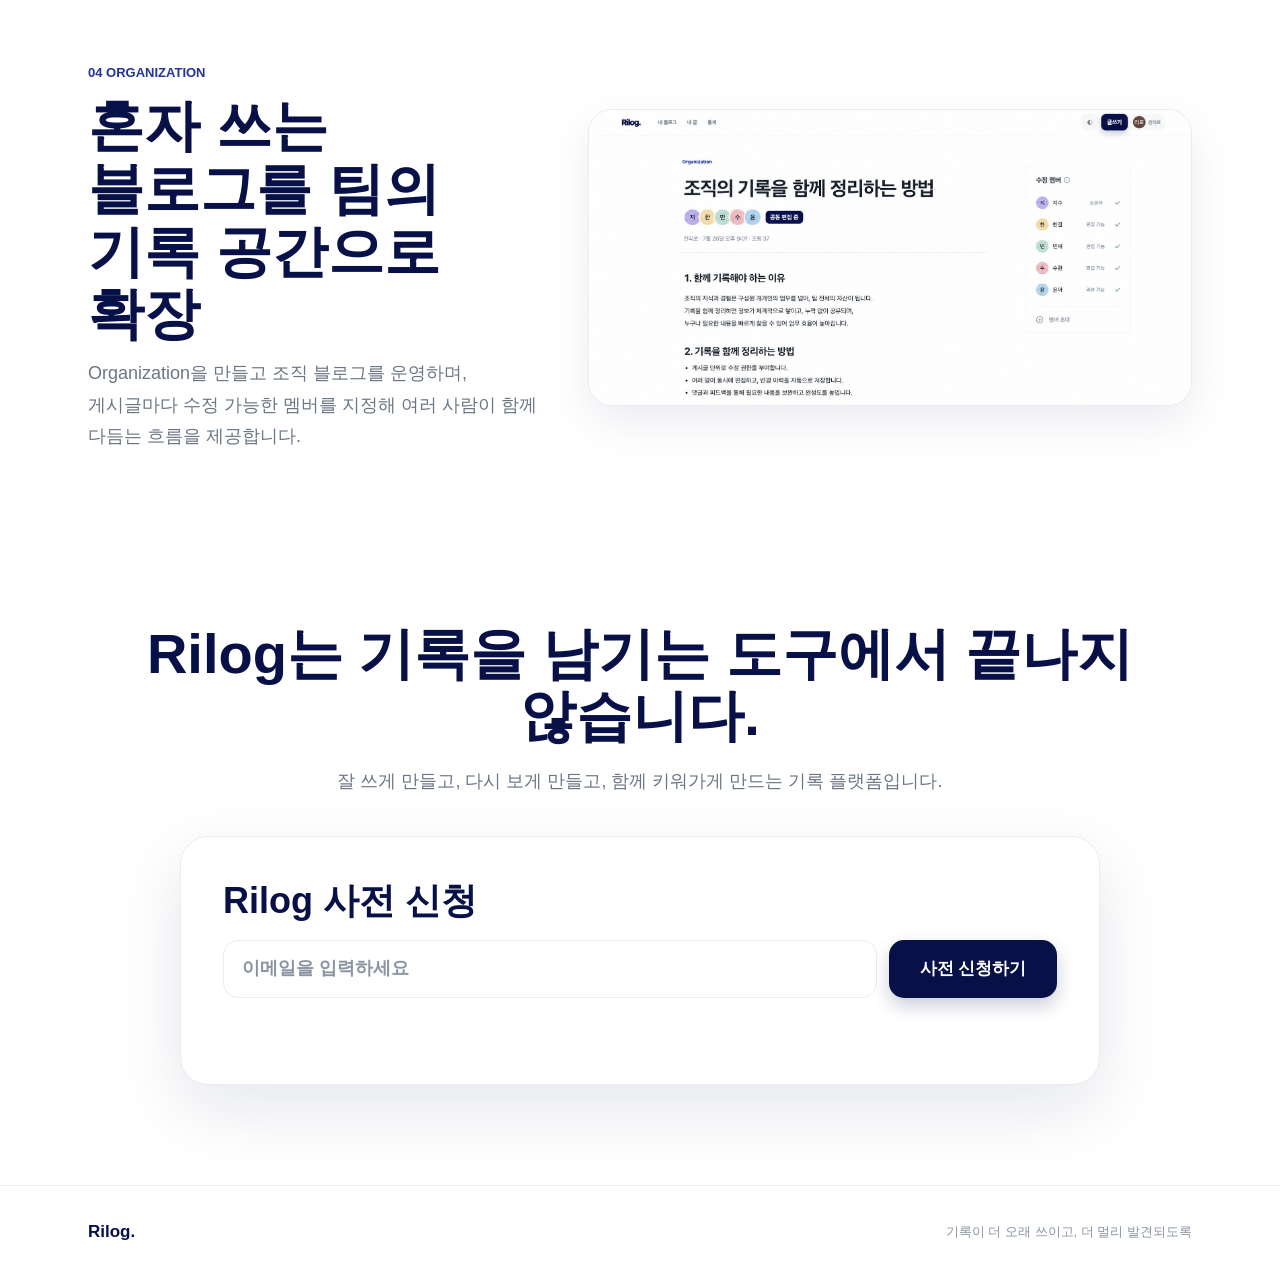
==== commit cca7a77c: "Refine Rureo discovery copy" ====
--- a/index.html
+++ b/index.html
@@ -81,9 +81,9 @@
         </div>
         <div class="landing-rureo-evolution">
             <div class="landing-rureo-evolution-copy">
-                <span class="landing-eyebrow">Hidden Quest</span>
-                <strong>히든 퀘스트로 러로를 변화시켜보세요.</strong>
-                <p>어떤 순간에 러로가 성장하는지는 직접 기록하며 발견하게 됩니다.</p>
+                <strong>러로의 새로운 모습을 발견하세요</strong>
+                <p>어떤 행동이 러로를 성장시키는지는 공개되지 않습니다.</p>
+                <p>글을 쓰고, 댓글을 남기고, 꾸준히 기록하다 보면 어느 순간 새로운 모습의 러로를 만나게 됩니다.</p>
             </div>
             <img src="/images/landing/rureo-evolution-cropped.png" alt="기본 러로가 몸짱 러로로 성장하는 모습">
         </div>
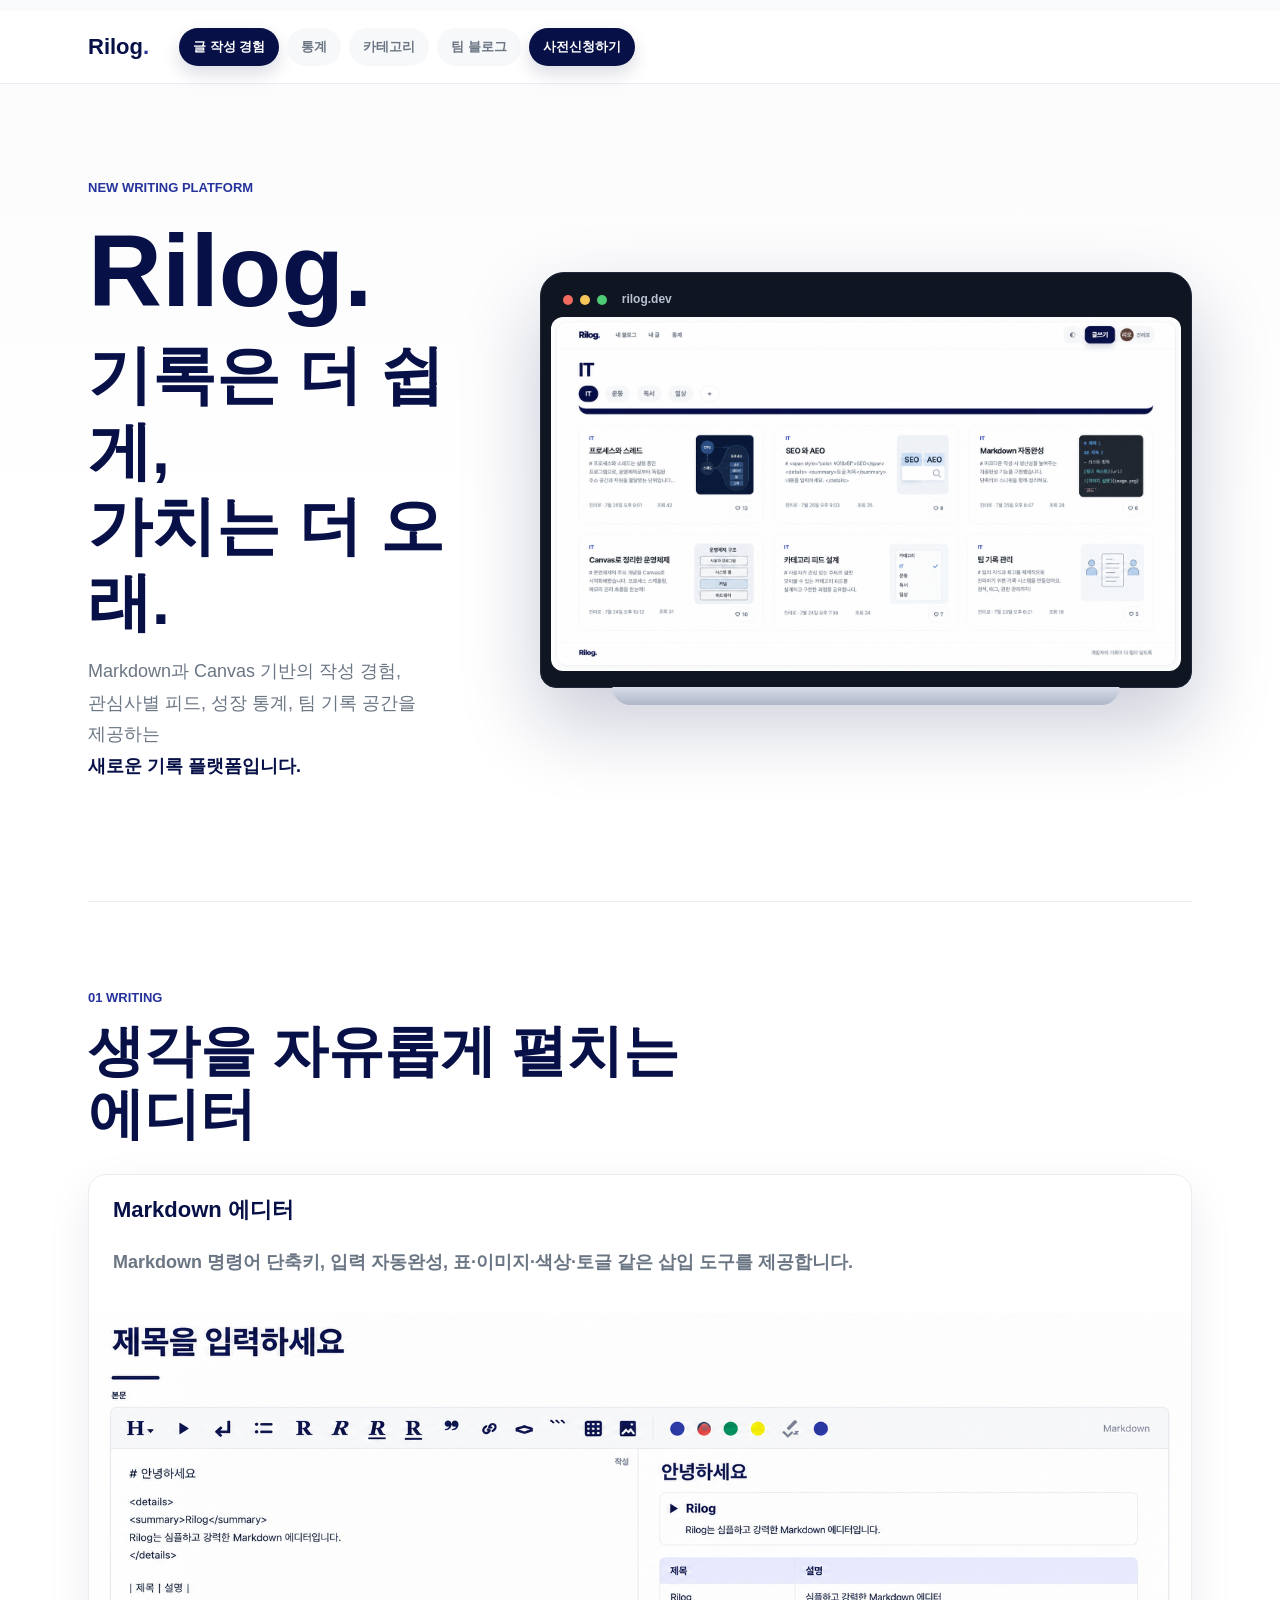
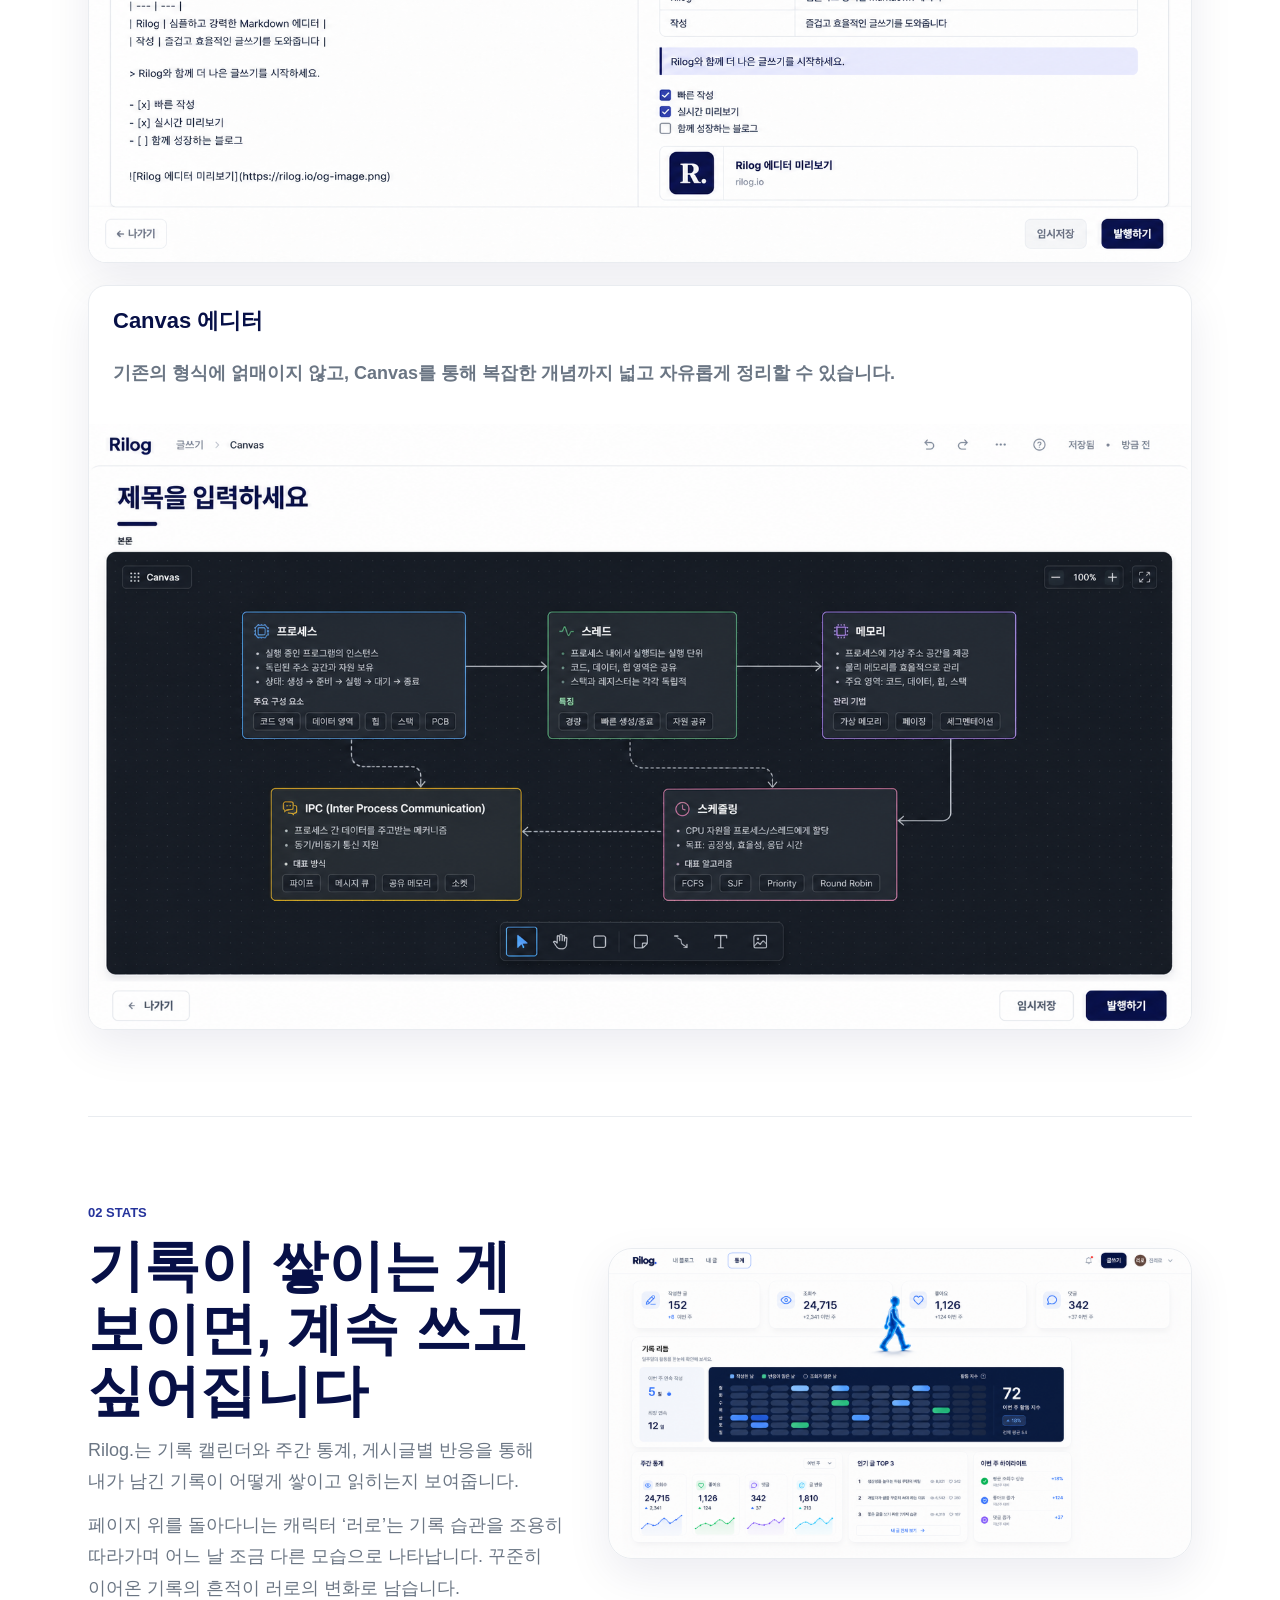
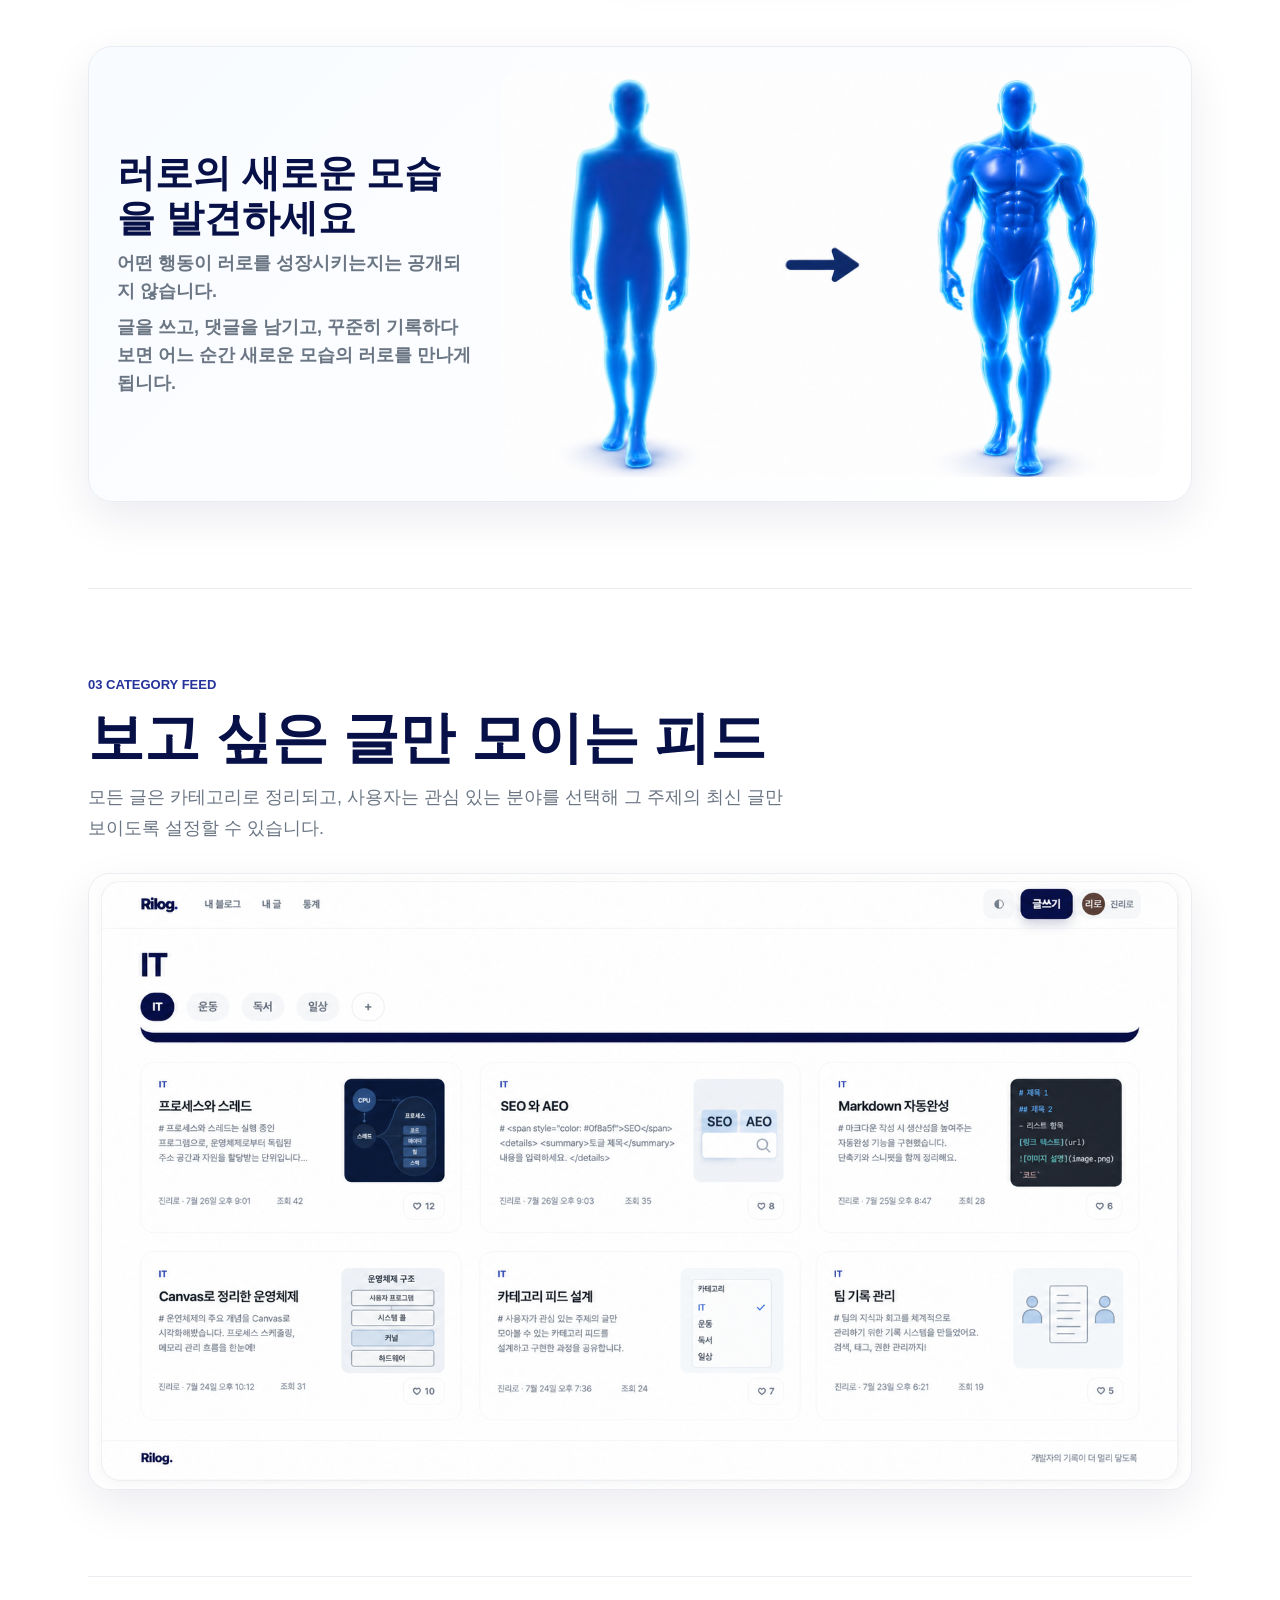
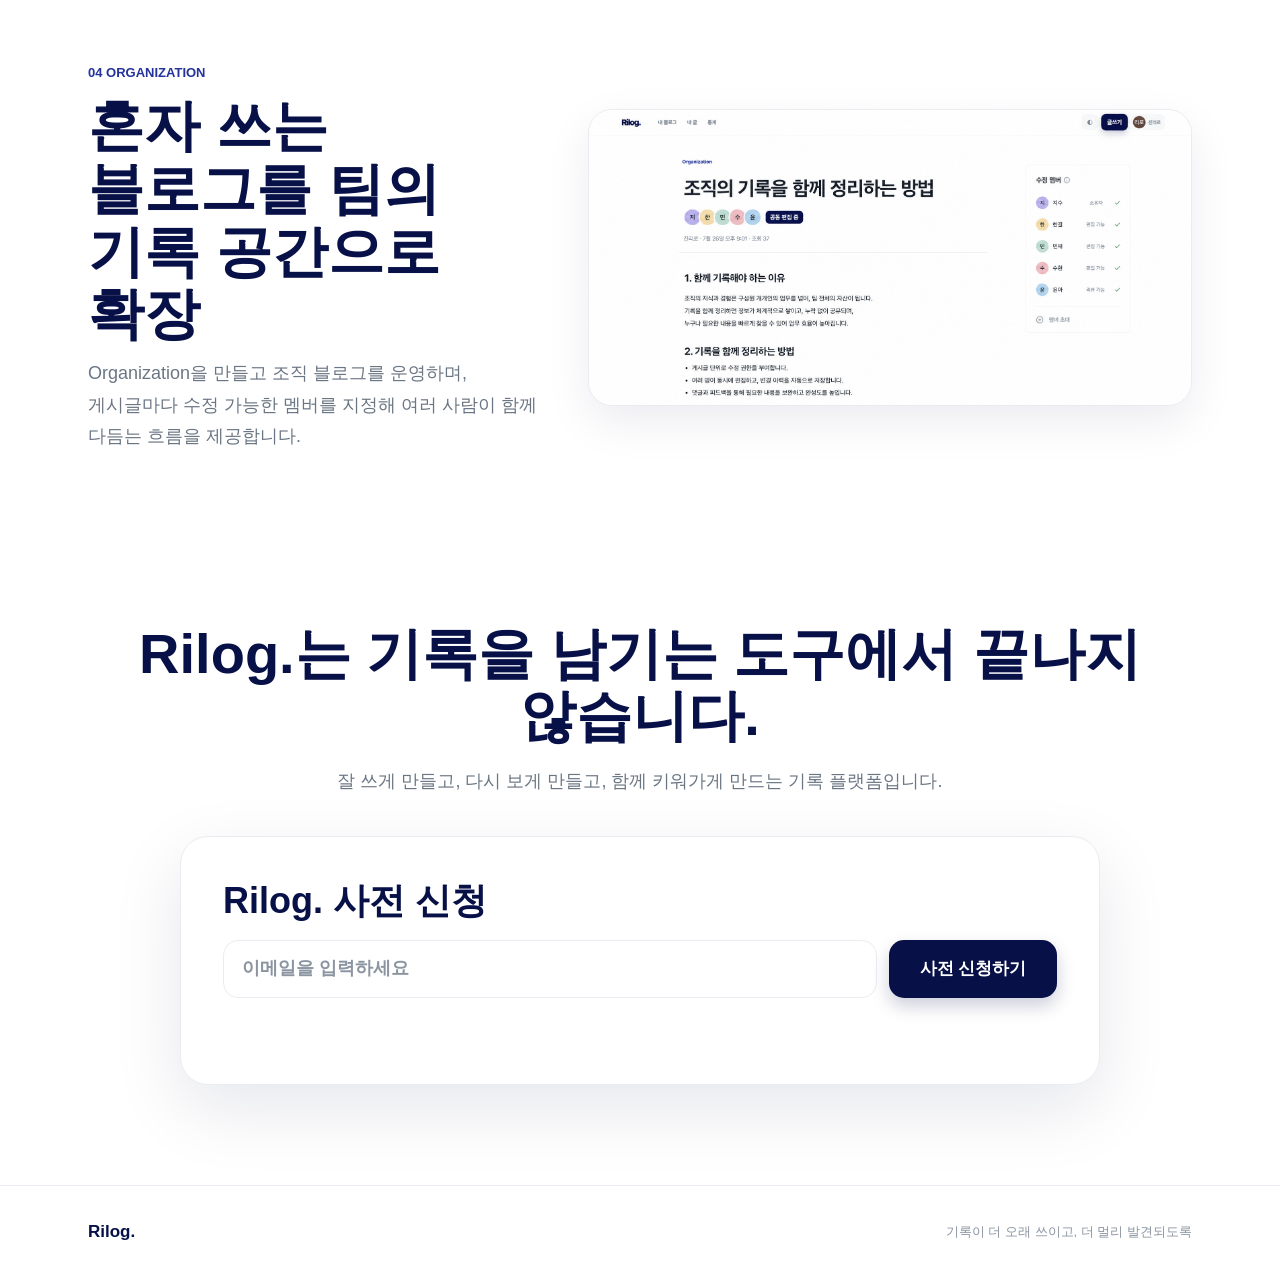
==== commit a5052c0b: "Standardize Rilog brand punctuation" ====
--- a/index.html
+++ b/index.html
@@ -14,7 +14,7 @@
 <a class="skip-link" href="#main-content">본문으로 건너뛰기</a>
 <header class="app-header landing-header">
     <div class="header-inner">
-        <a class="brand" href="/landing.html" aria-label="Rilog 소개">Rilog<span>.</span></a>
+        <a class="brand" href="/landing.html" aria-label="Rilog. 소개">Rilog<span>.</span></a>
         <nav class="primary-nav landing-section-nav" aria-label="소개 섹션 바로가기">
             <a class="nav-link is-active" href="#landing-writing" aria-current="true">글 작성 경험</a>
             <a class="nav-link" href="#landing-stats">통계</a>
@@ -41,7 +41,7 @@
                 <strong>rilog.dev</strong>
             </div>
             <div class="landing-laptop-screen">
-                <img src="/images/landing/category-feed-curated.png" alt="맥북에서 실행 중인 Rilog 카테고리 피드 화면">
+                <img src="/images/landing/category-feed-curated.png" alt="맥북에서 실행 중인 Rilog. 카테고리 피드 화면">
             </div>
         </div>
     </section>
@@ -73,11 +73,11 @@
         <div class="landing-section-copy">
             <span class="landing-eyebrow">02 Stats</span>
             <h2>기록이 쌓이는 게 보이면, 계속 쓰고 싶어집니다</h2>
-            <p>Rilog는 기록 캘린더와 주간 통계, 게시글별 반응을 통해 내가 남긴 기록이 어떻게 쌓이고 읽히는지 보여줍니다.</p>
+            <p>Rilog.는 기록 캘린더와 주간 통계, 게시글별 반응을 통해 내가 남긴 기록이 어떻게 쌓이고 읽히는지 보여줍니다.</p>
             <p>페이지 위를 돌아다니는 캐릭터 ‘러로’는 기록 습관을 조용히 따라가며 어느 날 조금 다른 모습으로 나타납니다. 꾸준히 이어온 기록의 흔적이 러로의 변화로 남습니다.</p>
         </div>
         <div class="landing-stats-visual">
-            <img class="landing-stats-screen" src="/images/landing/stats-dashboard-rureo.png" alt="러로가 걸어다니는 Rilog 통계 화면">
+            <img class="landing-stats-screen" src="/images/landing/stats-dashboard-rureo.png" alt="러로가 걸어다니는 Rilog. 통계 화면">
         </div>
         <div class="landing-rureo-evolution">
             <div class="landing-rureo-evolution-copy">
@@ -107,15 +107,15 @@
             <p>Organization을 만들고 조직 블로그를 운영하며, 게시글마다 수정 가능한 멤버를 지정해 여러 사람이 함께 다듬는 흐름을 제공합니다.</p>
         </div>
         <div class="landing-org-screen">
-            <img src="/images/landing/organization-collaboration.png" alt="여러 멤버가 함께 수정하는 Rilog Organization 게시글 화면">
+            <img src="/images/landing/organization-collaboration.png" alt="여러 멤버가 함께 수정하는 Rilog. Organization 게시글 화면">
         </div>
     </section>
 
     <section class="landing-closing landing-waitlist" id="landing-waitlist">
-        <h2>Rilog는 기록을 남기는 도구에서 끝나지 않습니다.</h2>
+        <h2>Rilog.는 기록을 남기는 도구에서 끝나지 않습니다.</h2>
         <p>잘 쓰게 만들고, 다시 보게 만들고, 함께 키워가게 만드는 기록 플랫폼입니다.</p>
         <form class="waitlist-card" data-waitlist-form>
-            <label for="waitlist-email">Rilog 사전 신청</label>
+            <label for="waitlist-email">Rilog. 사전 신청</label>
             <div class="waitlist-row">
                 <input id="waitlist-email" name="email" type="email" autocomplete="email" placeholder="이메일을 입력하세요" required>
                 <button class="button button-primary waitlist-submit" type="submit">사전 신청하기</button>
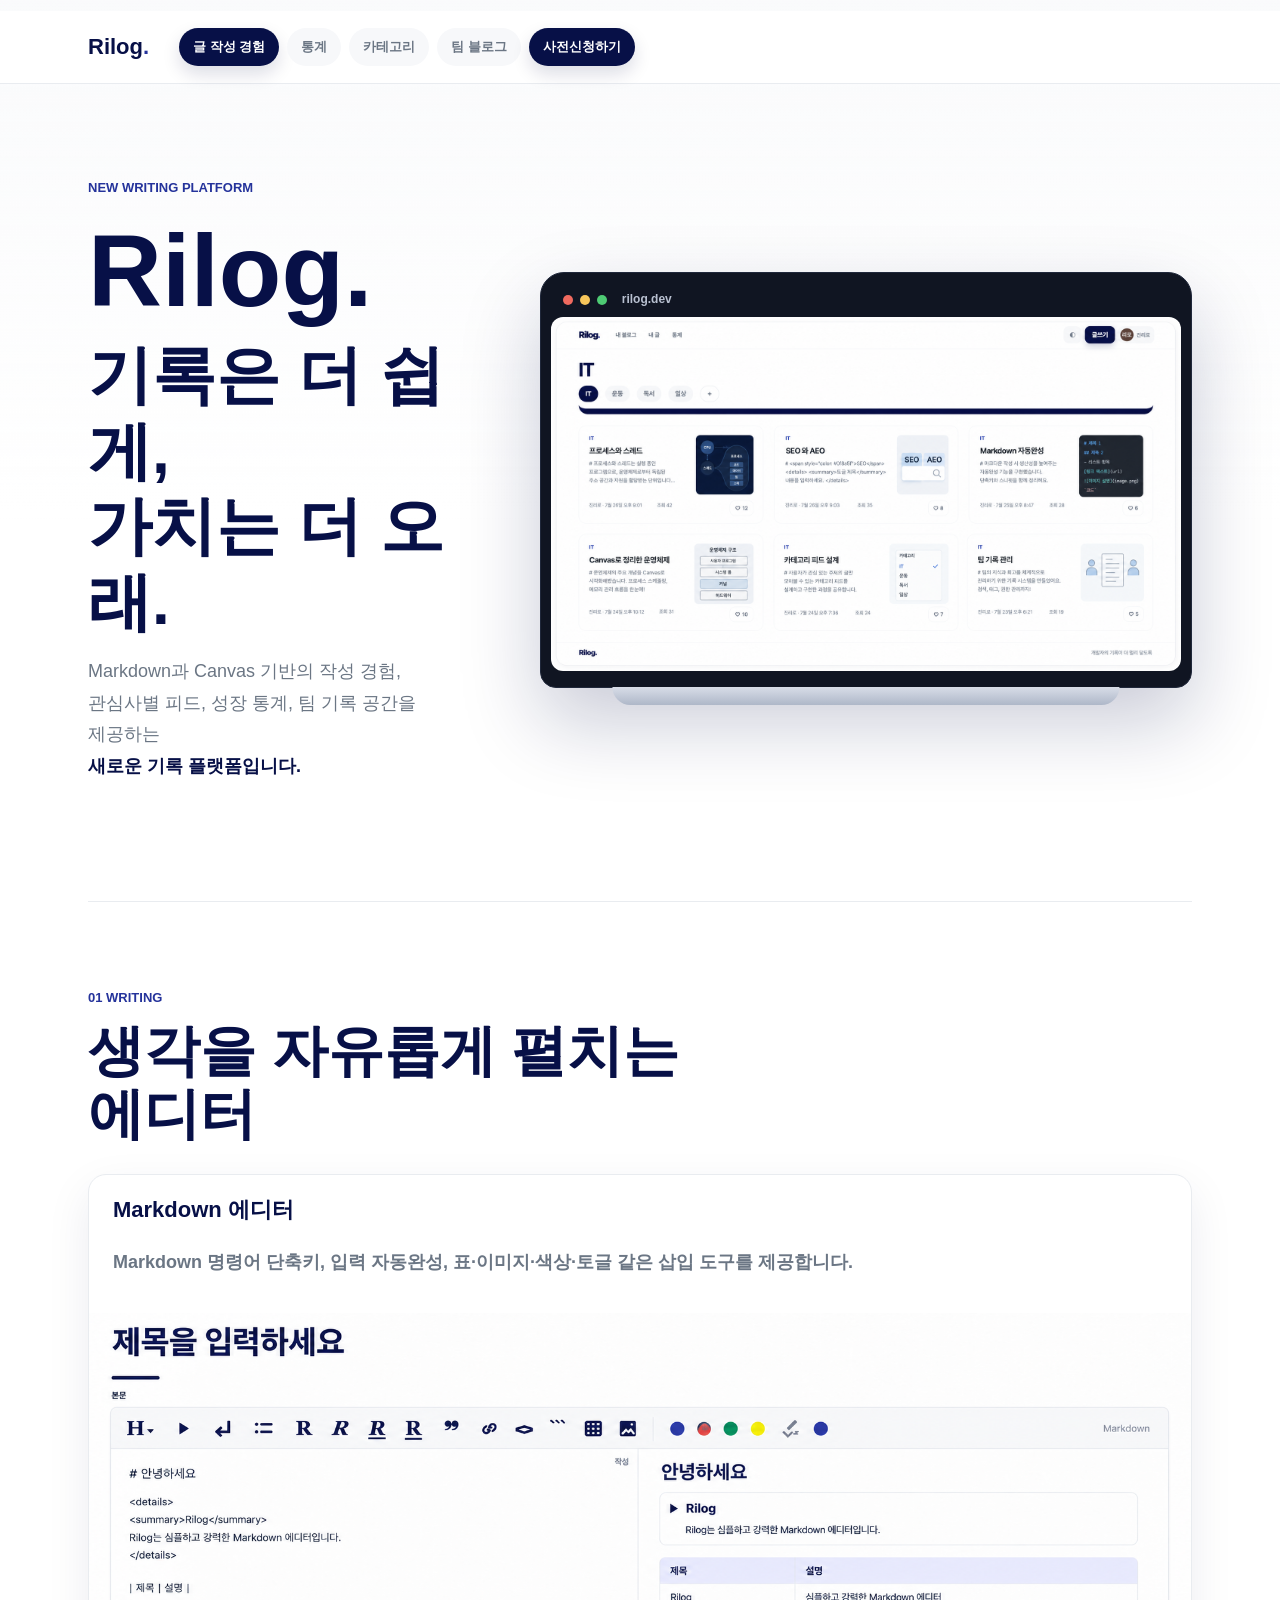
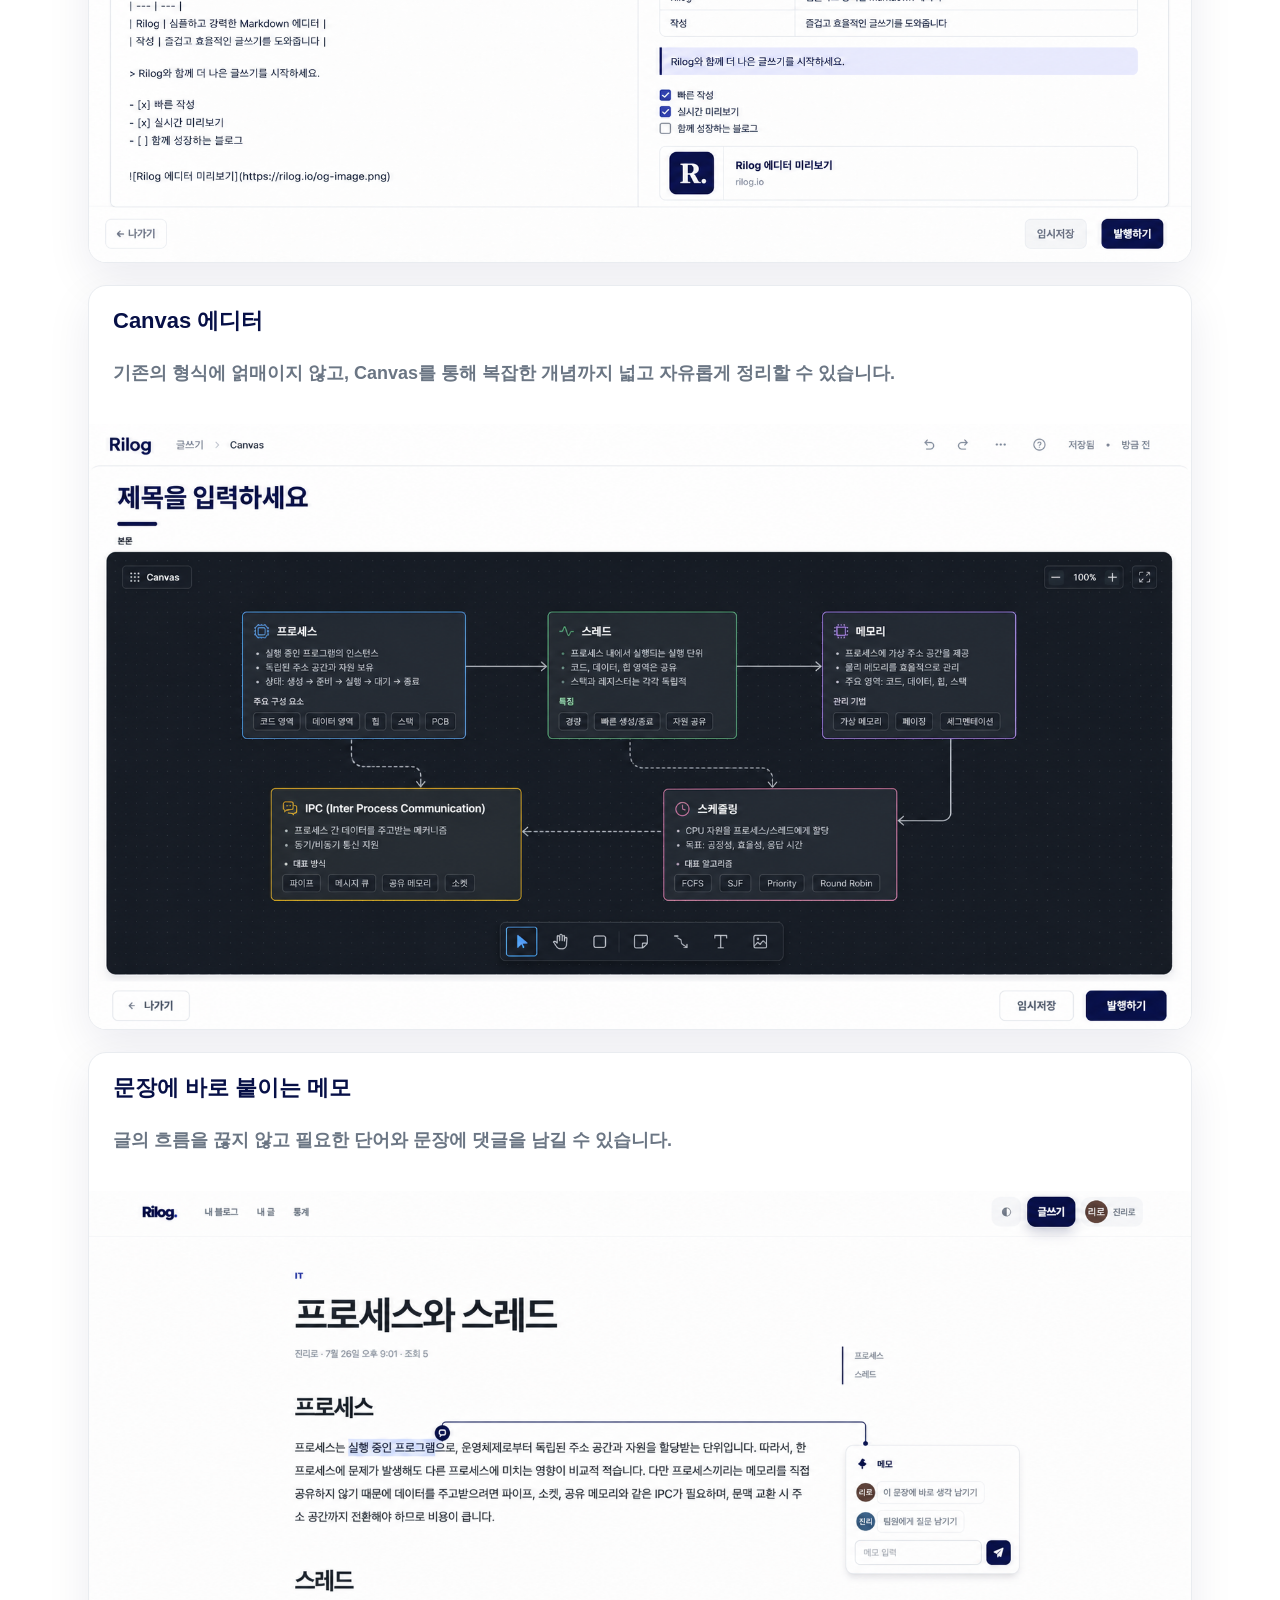
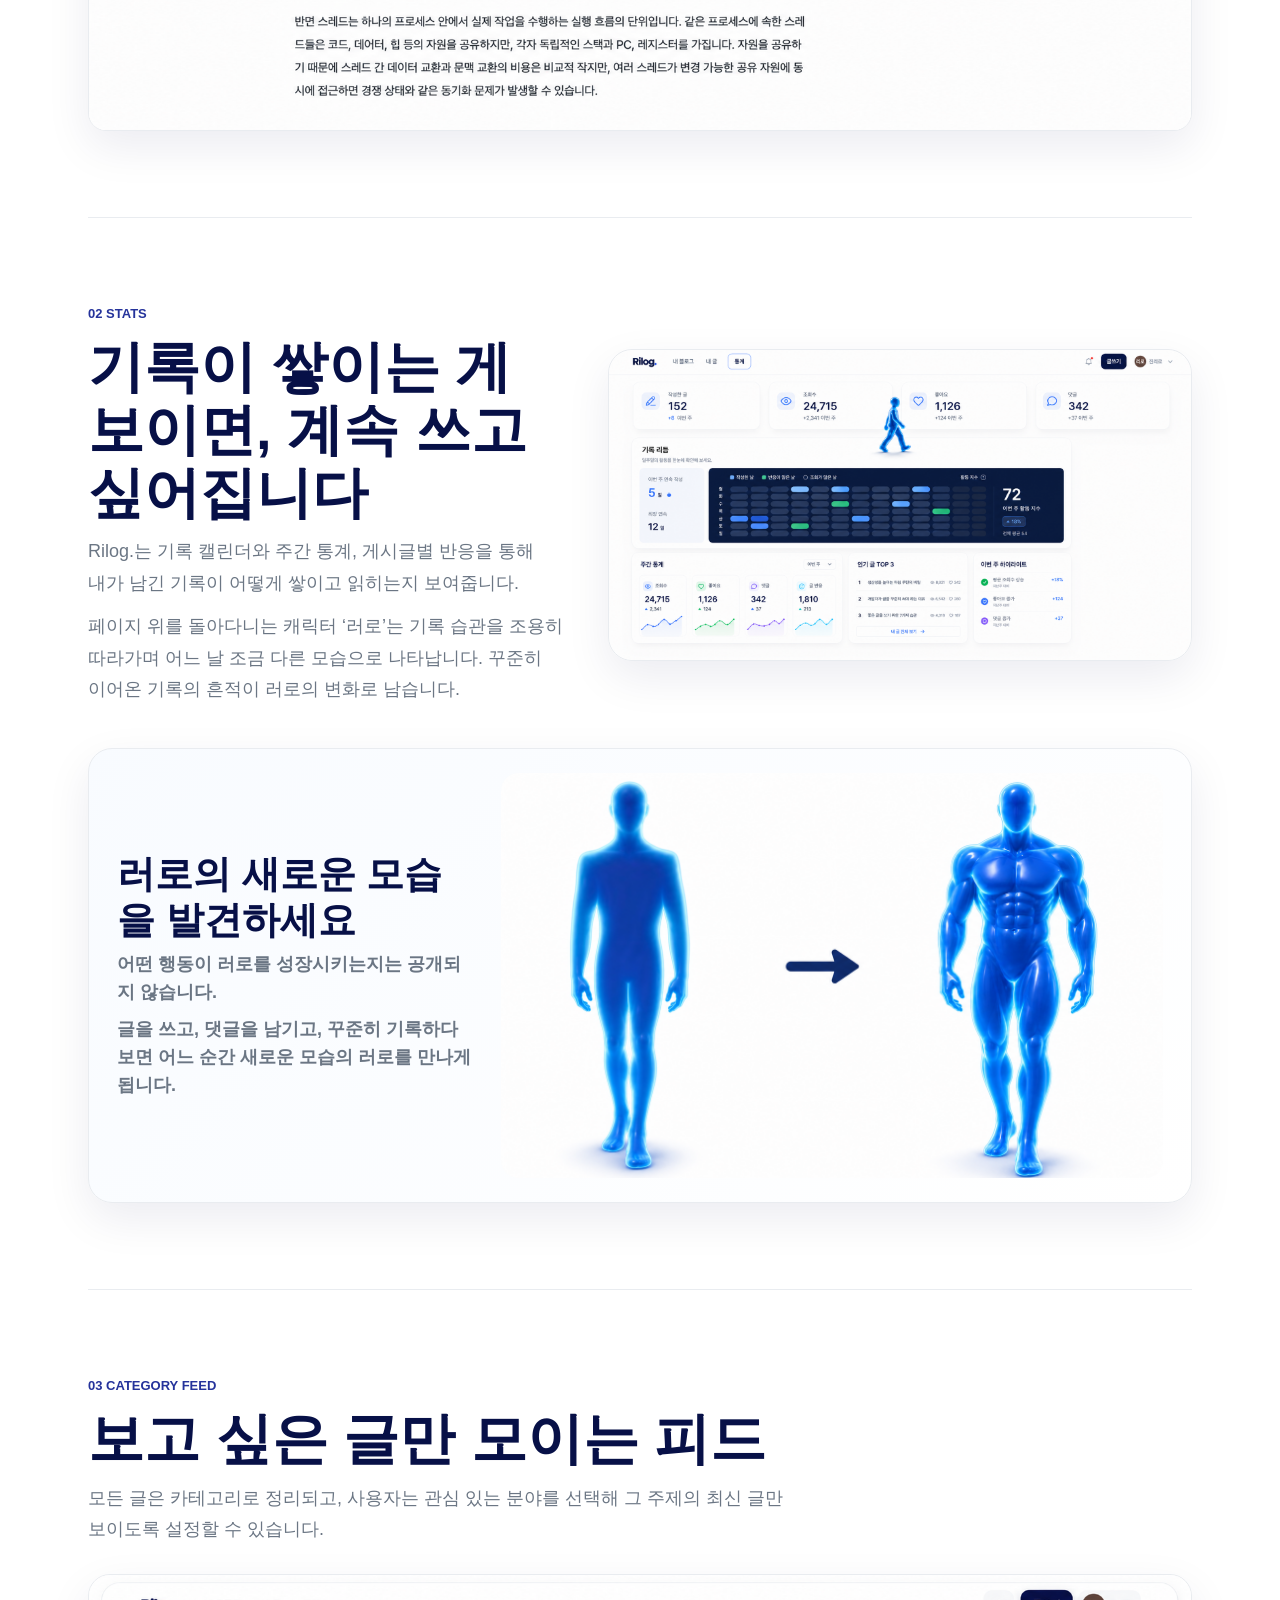
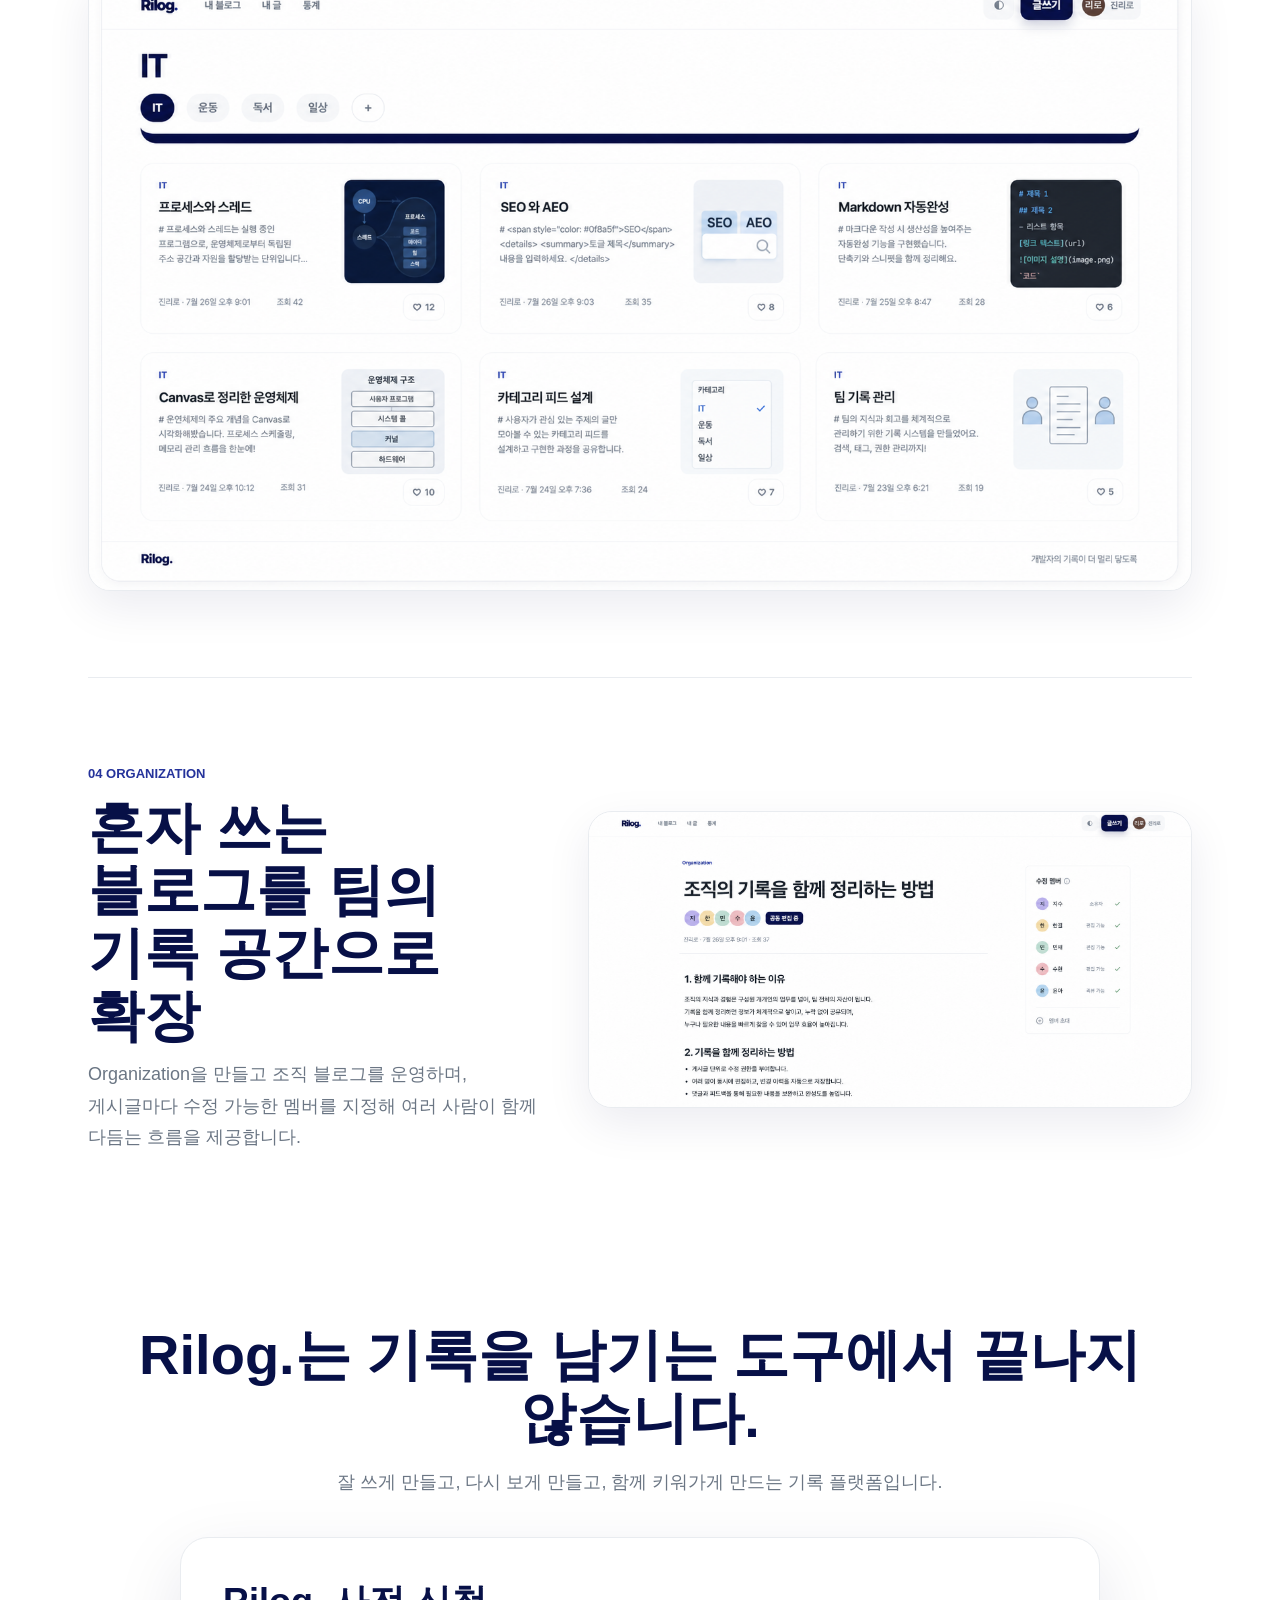
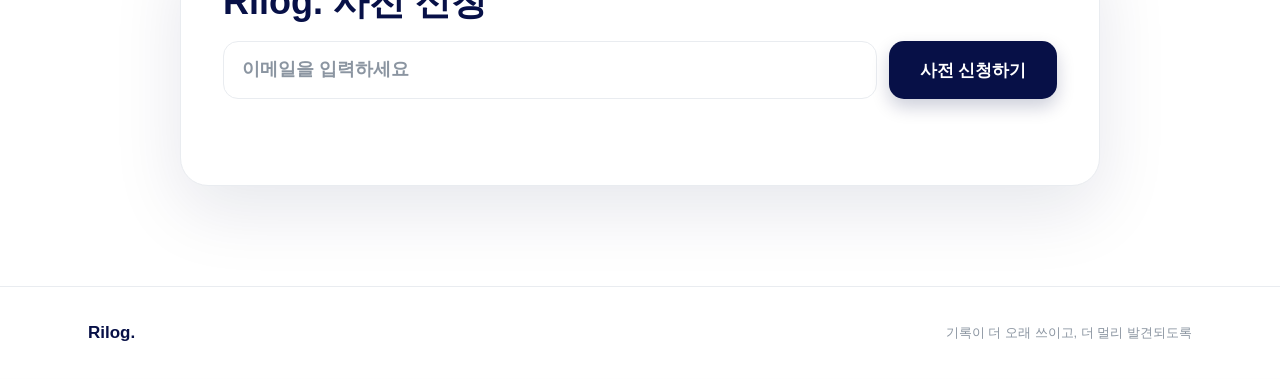
==== commit 2af44a5c: "Add inline memo writing feature image" ====
--- a/index.html
+++ b/index.html
@@ -65,6 +65,13 @@
                     <p>기존의 형식에 얽매이지 않고, Canvas를 통해 복잡한 개념까지 넓고 자유롭게 정리할 수 있습니다.</p>
                 </div>
                 <img class="landing-screen-image-canvas" src="/images/landing/canvas-editor-clean.png" alt="Canvas 양식 작성 화면">
+            </article>
+            <article class="landing-screen-card">
+                <div class="landing-screen-card-copy">
+                    <strong>문장에 바로 붙이는 메모</strong>
+                    <p>글의 흐름을 끊지 않고 필요한 단어와 문장에 댓글을 남길 수 있습니다.</p>
+                </div>
+                <img class="landing-screen-image-memo" src="/images/landing/inline-memo-post-detail.png" alt="게시글 문장에 댓글 메모를 남기는 Rilog. 화면">
             </article>
         </div>
     </section>
--- a/css/landing.css
+++ b/css/landing.css
@@ -261,6 +261,10 @@
 
 .landing-screen-image-canvas {
     aspect-ratio: 1693 / 929;
+}
+
+.landing-screen-image-memo {
+    aspect-ratio: 1793 / 877;
 }
 
 .landing-stats {
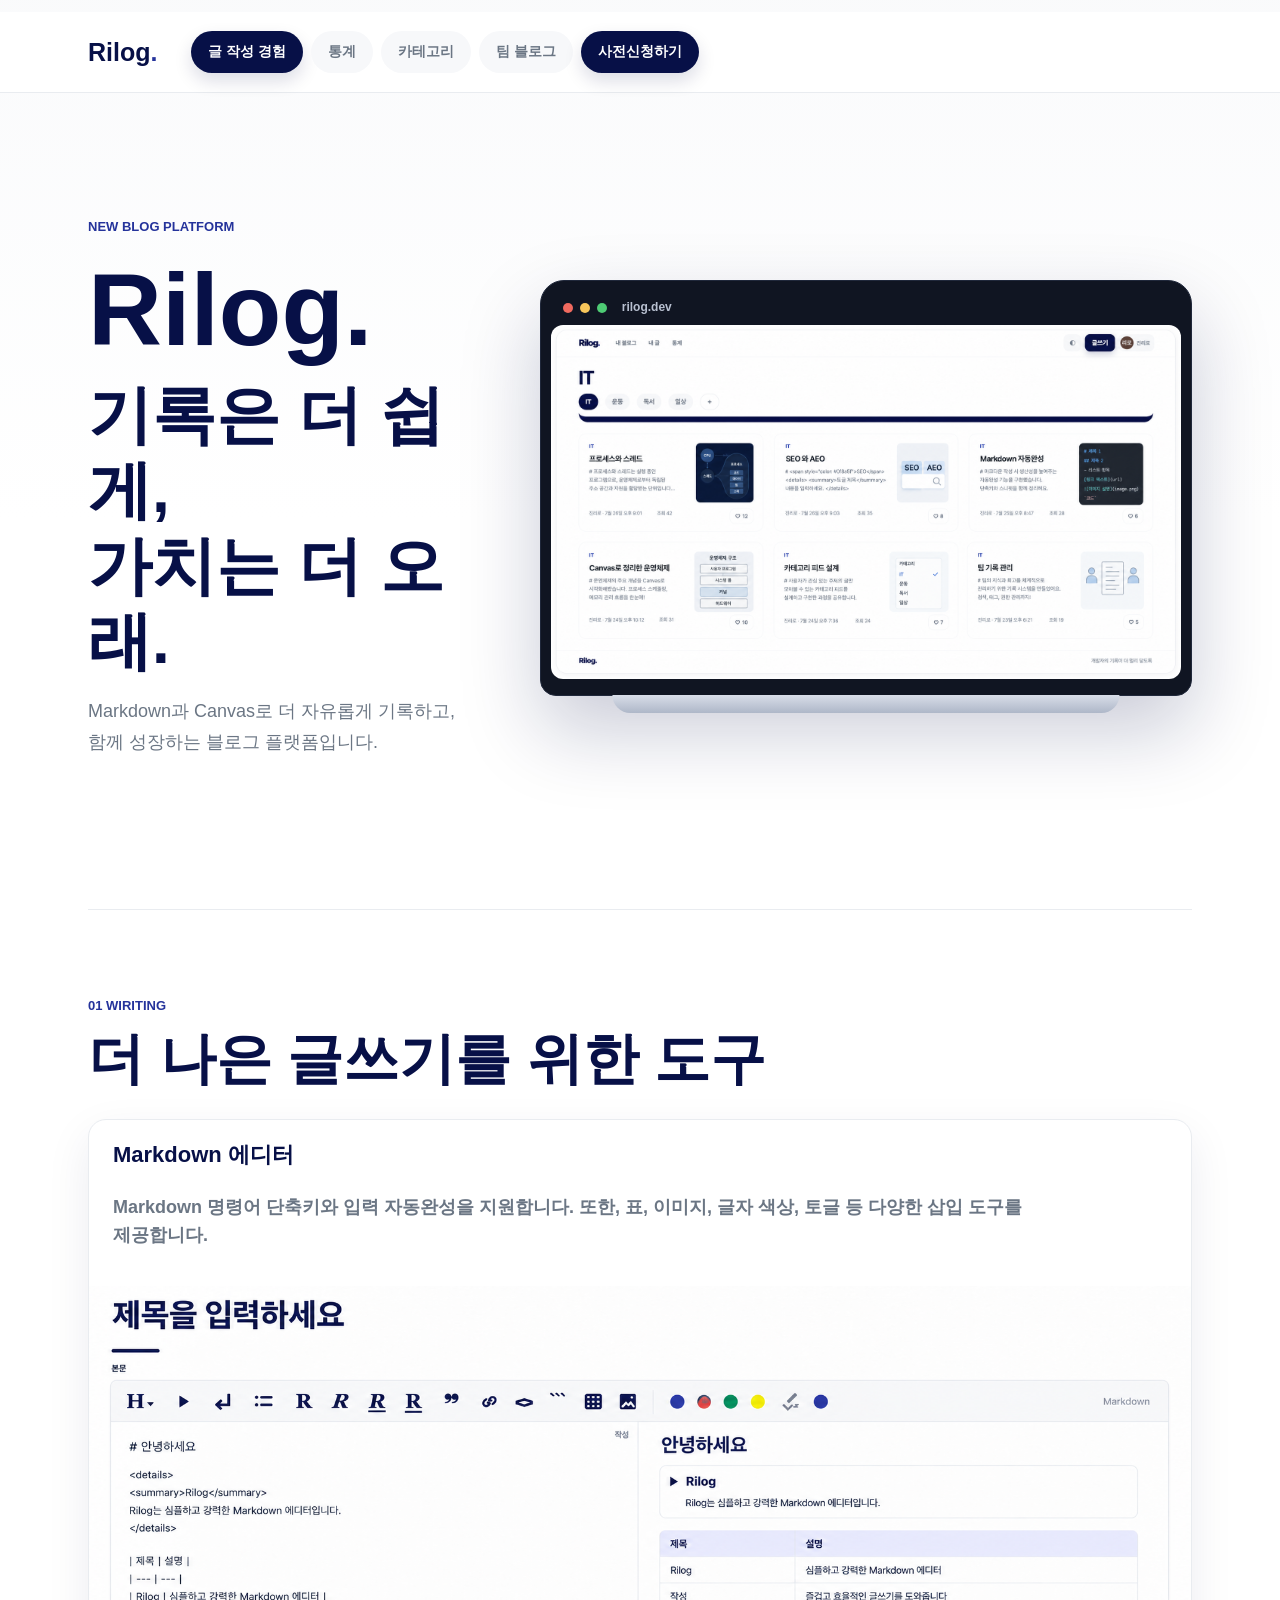
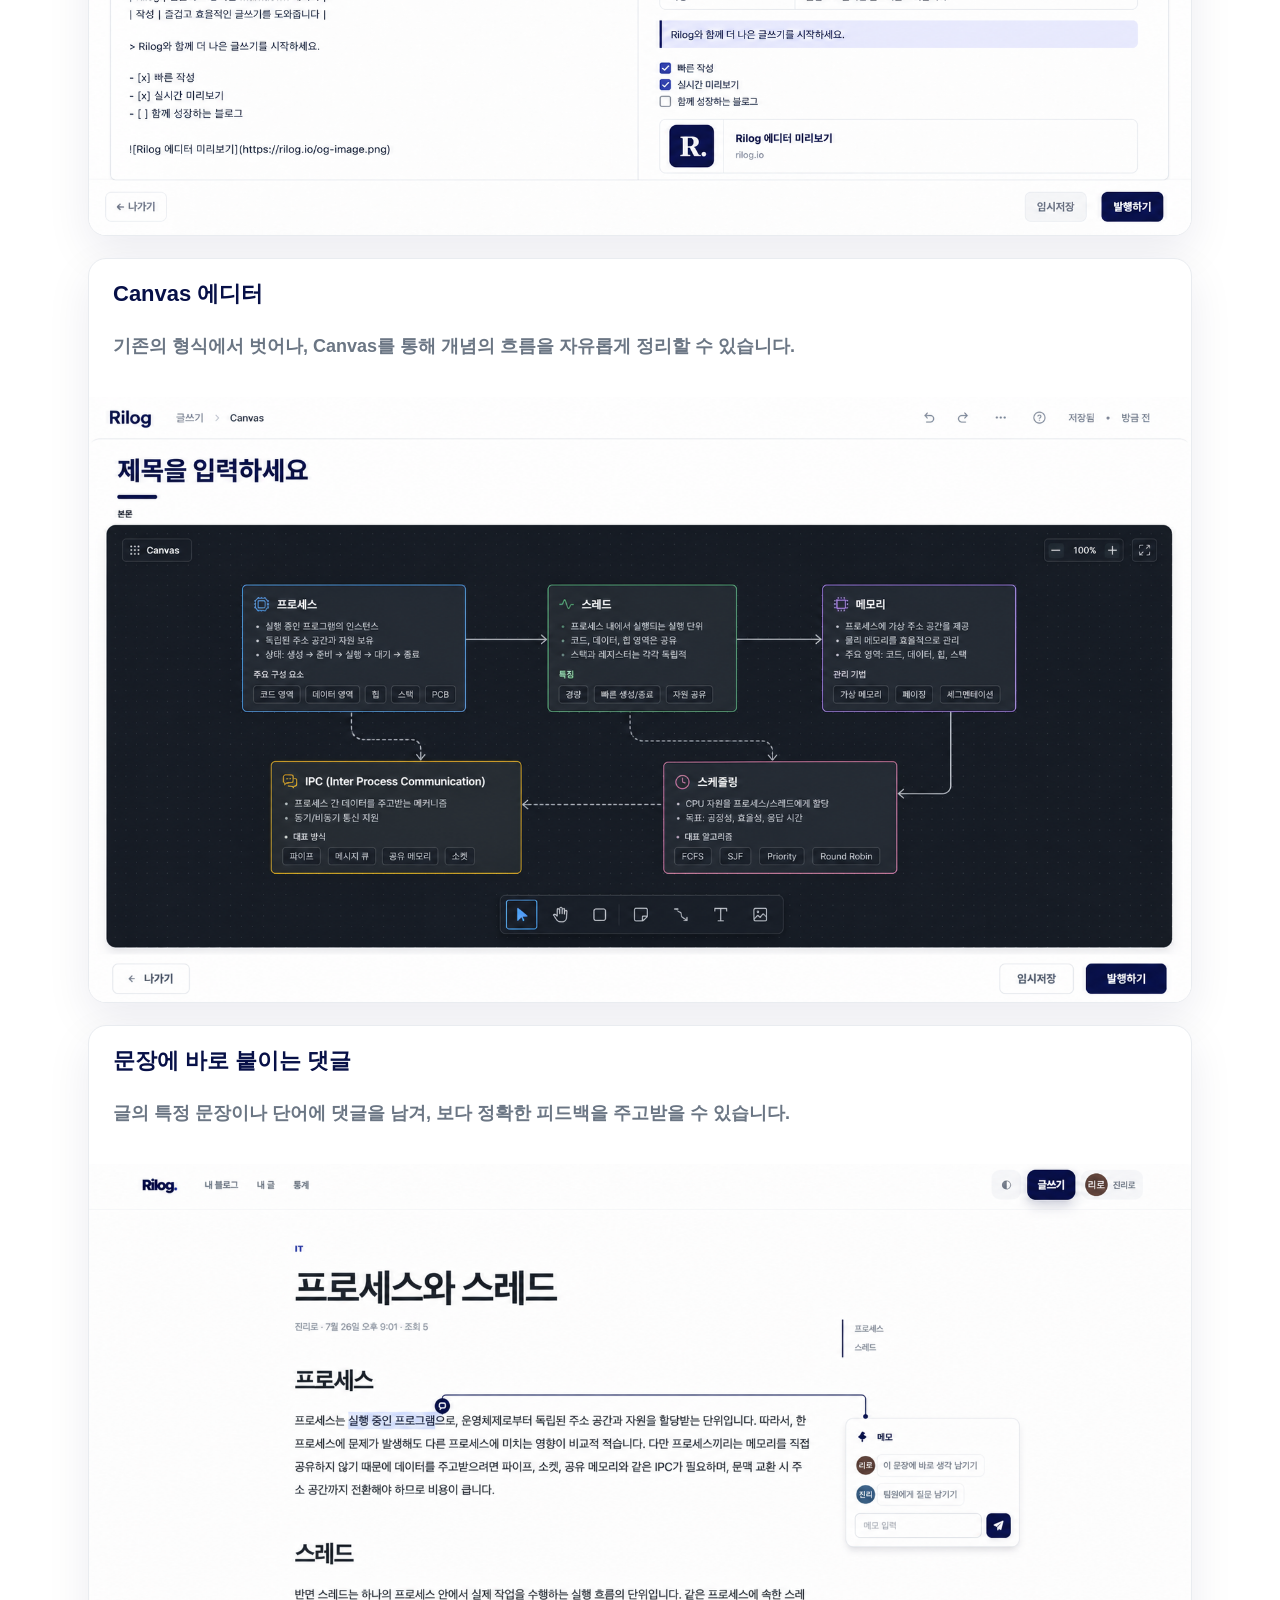
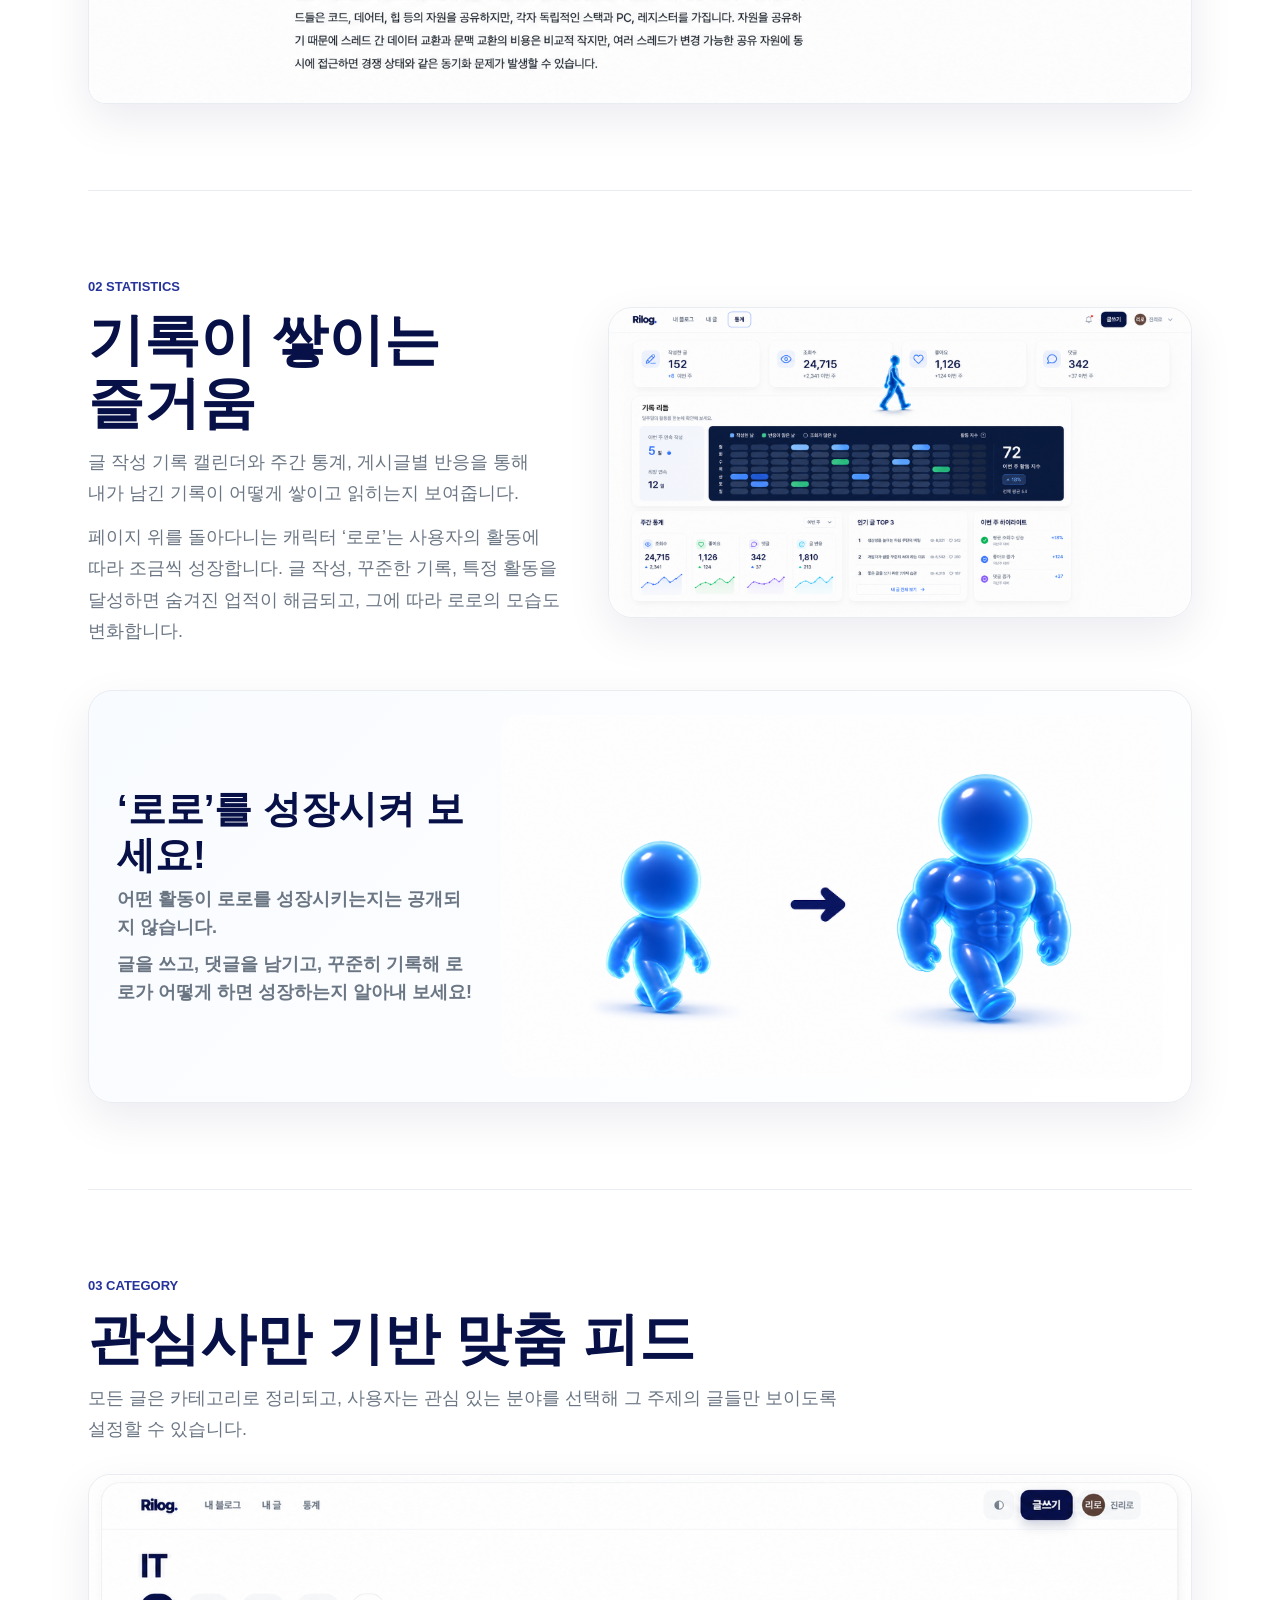
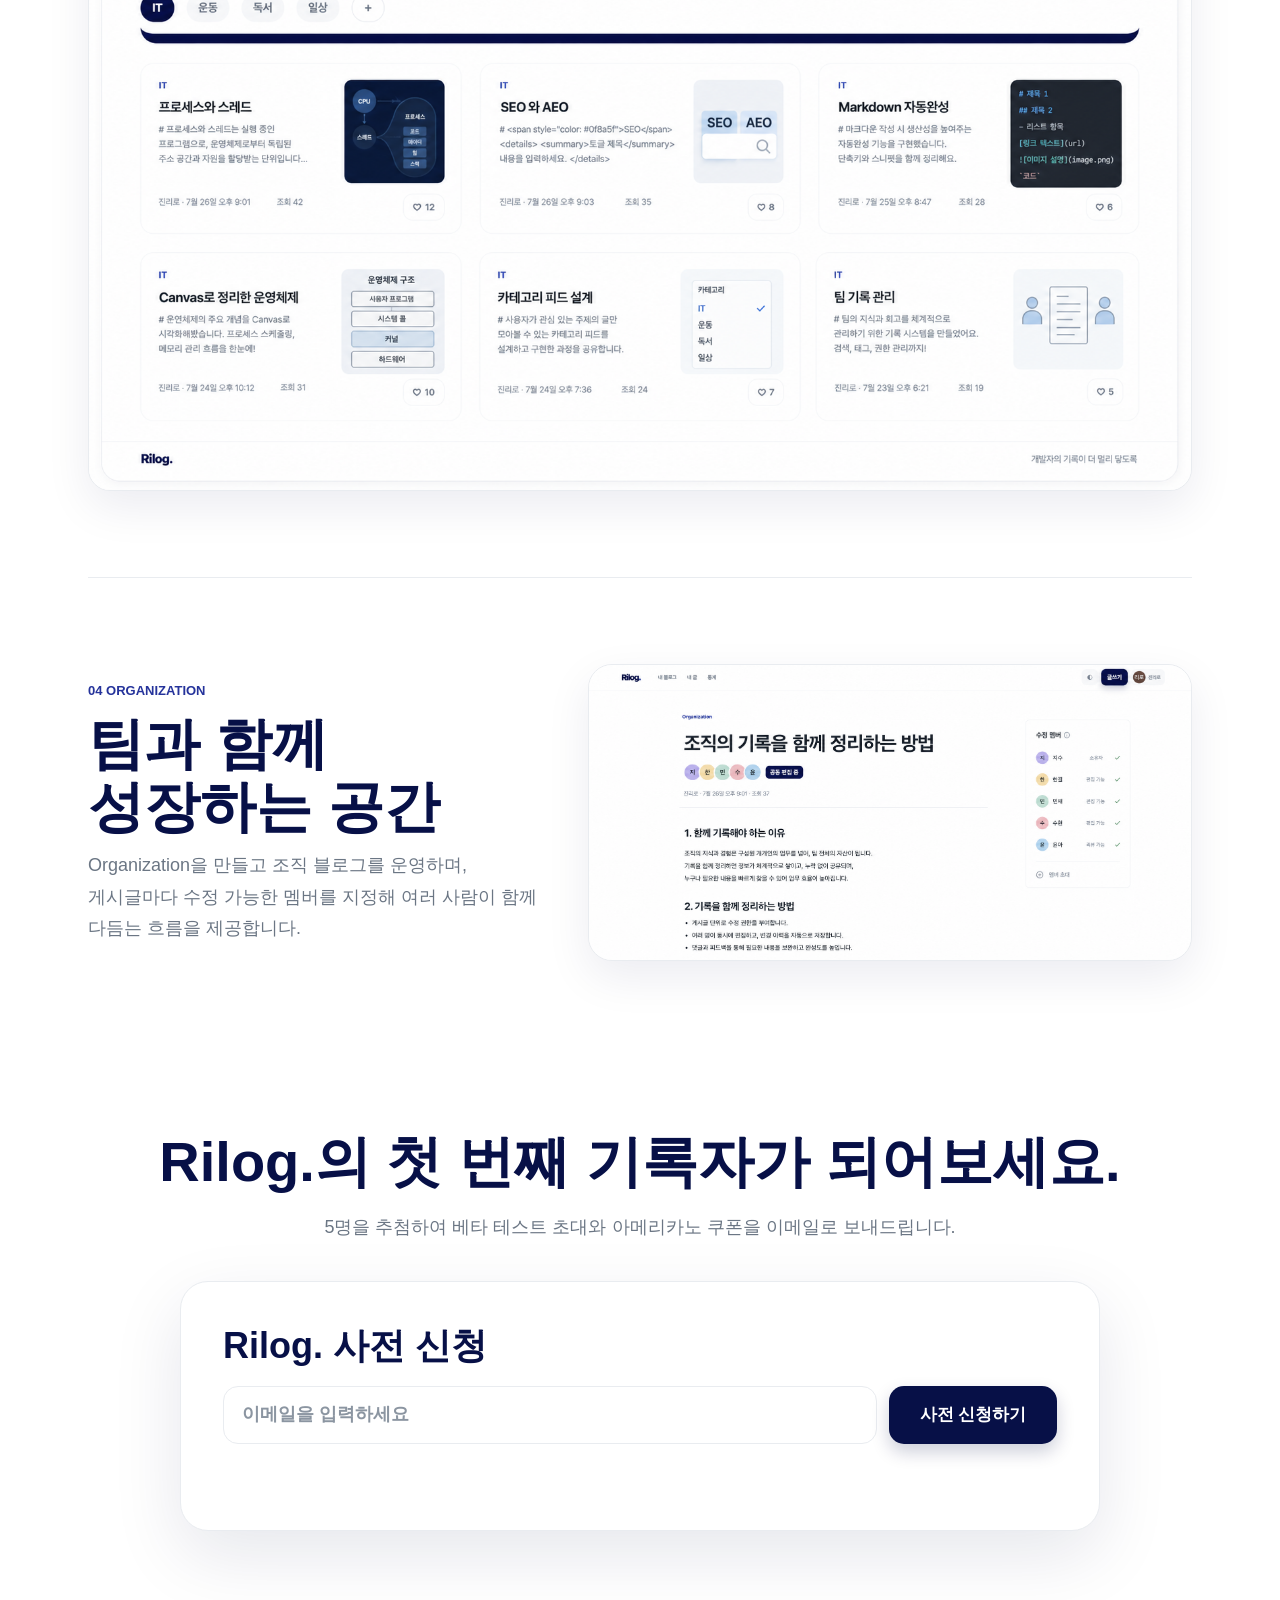
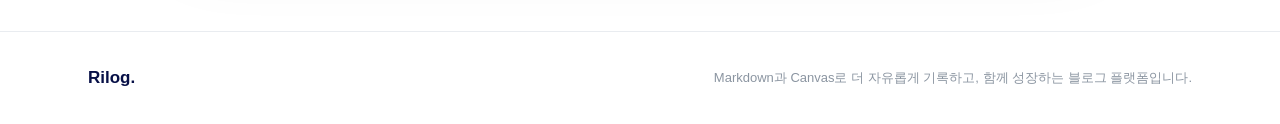
==== commit accaf705: "Update landing copy" ====
--- a/index.html
+++ b/index.html
@@ -28,10 +28,10 @@
 <main id="main-content" tabindex="-1">
     <section class="landing-hero">
         <div class="landing-hero-copy">
-            <span class="landing-eyebrow">New writing platform</span>
+            <span class="landing-eyebrow">NEW BLOG PLATFORM</span>
             <h1>Rilog.</h1>
             <h2 class="landing-hero-title">기록은 더 쉽게,<br>가치는 더 오래.</h2>
-            <p>Markdown과 Canvas 기반의 작성 경험,<br>관심사별 피드, 성장 통계, 팀 기록 공간을 제공하는<br><strong>새로운 기록 플랫폼입니다.</strong></p>
+            <p>Markdown과 Canvas로 더 자유롭게 기록하고,<br>함께 성장하는 블로그 플랫폼입니다.</p>
         </div>
         <div class="landing-laptop">
             <div class="landing-browser-chrome" aria-hidden="true">
@@ -48,28 +48,28 @@
 
     <section class="landing-section landing-writing" id="landing-writing">
         <div class="landing-section-copy">
-            <span class="landing-eyebrow">01 Writing</span>
-            <h2>생각을 자유롭게 펼치는 에디터</h2>
+            <span class="landing-eyebrow">01 WIRITING</span>
+            <h2>더 나은 글쓰기를 위한 도구</h2>
         </div>
         <div class="landing-screen-grid">
             <article class="landing-screen-card">
                 <div class="landing-screen-card-copy">
                     <strong>Markdown 에디터</strong>
-                    <p>Markdown 명령어 단축키, 입력 자동완성, 표·이미지·색상·토글 같은 삽입 도구를 제공합니다.</p>
+                    <p>Markdown 명령어 단축키와 입력 자동완성을 지원합니다. 또한, 표, 이미지, 글자 색상, 토글 등 다양한 삽입 도구를 제공합니다.</p>
                 </div>
                 <img class="landing-screen-image-markdown" src="/images/landing/markdown-editor-rilog-toolbar.png" alt="Markdown 작성 화면과 미리보기">
             </article>
             <article class="landing-screen-card">
                 <div class="landing-screen-card-copy">
                     <strong>Canvas 에디터</strong>
-                    <p>기존의 형식에 얽매이지 않고, Canvas를 통해 복잡한 개념까지 넓고 자유롭게 정리할 수 있습니다.</p>
+                    <p>기존의 형식에서 벗어나, Canvas를 통해 개념의 흐름을 자유롭게 정리할 수 있습니다.</p>
                 </div>
                 <img class="landing-screen-image-canvas" src="/images/landing/canvas-editor-clean.png" alt="Canvas 양식 작성 화면">
             </article>
             <article class="landing-screen-card">
                 <div class="landing-screen-card-copy">
-                    <strong>문장에 바로 붙이는 메모</strong>
-                    <p>글의 흐름을 끊지 않고 필요한 단어와 문장에 댓글을 남길 수 있습니다.</p>
+                    <strong>문장에 바로 붙이는 댓글</strong>
+                    <p>글의 특정 문장이나 단어에 댓글을 남겨, 보다 정확한 피드백을 주고받을 수 있습니다.</p>
                 </div>
                 <img class="landing-screen-image-memo" src="/images/landing/inline-memo-post-detail.png" alt="게시글 문장에 댓글 메모를 남기는 Rilog. 화면">
             </article>
@@ -78,29 +78,29 @@
 
     <section class="landing-section landing-stats" id="landing-stats">
         <div class="landing-section-copy">
-            <span class="landing-eyebrow">02 Stats</span>
-            <h2>기록이 쌓이는 게 보이면, 계속 쓰고 싶어집니다</h2>
-            <p>Rilog.는 기록 캘린더와 주간 통계, 게시글별 반응을 통해 내가 남긴 기록이 어떻게 쌓이고 읽히는지 보여줍니다.</p>
-            <p>페이지 위를 돌아다니는 캐릭터 ‘러로’는 기록 습관을 조용히 따라가며 어느 날 조금 다른 모습으로 나타납니다. 꾸준히 이어온 기록의 흔적이 러로의 변화로 남습니다.</p>
+            <span class="landing-eyebrow">02 STATISTICS</span>
+            <h2>기록이 쌓이는 즐거움</h2>
+            <p>글 작성 기록 캘린더와 주간 통계, 게시글별 반응을 통해 내가 남긴 기록이 어떻게 쌓이고 읽히는지 보여줍니다.</p>
+            <p>페이지 위를 돌아다니는 캐릭터 ‘로로’는 사용자의 활동에 따라 조금씩 성장합니다. 글 작성, 꾸준한 기록, 특정 활동을 달성하면 숨겨진 업적이 해금되고, 그에 따라 로로의 모습도 변화합니다.</p>
         </div>
         <div class="landing-stats-visual">
-            <img class="landing-stats-screen" src="/images/landing/stats-dashboard-rureo.png" alt="러로가 걸어다니는 Rilog. 통계 화면">
+            <img class="landing-stats-screen" src="/images/landing/stats-dashboard-rureo.png" alt="로로가 걸어다니는 Rilog. 통계 화면">
         </div>
         <div class="landing-rureo-evolution">
             <div class="landing-rureo-evolution-copy">
-                <strong>러로의 새로운 모습을 발견하세요</strong>
-                <p>어떤 행동이 러로를 성장시키는지는 공개되지 않습니다.</p>
-                <p>글을 쓰고, 댓글을 남기고, 꾸준히 기록하다 보면 어느 순간 새로운 모습의 러로를 만나게 됩니다.</p>
+                <strong>‘로로’를 성장시켜 보세요!</strong>
+                <p>어떤 활동이 로로를 성장시키는지는 공개되지 않습니다.</p>
+                <p>글을 쓰고, 댓글을 남기고, 꾸준히 기록해 로로가 어떻게 하면 성장하는지 알아내 보세요!</p>
             </div>
-            <img src="/images/landing/rureo-evolution-cropped.png" alt="기본 러로가 몸짱 러로로 성장하는 모습">
+            <img src="/images/landing/rureo-evolution-cropped.png" alt="기본 로로가 몸짱 로로로 성장하는 모습">
         </div>
     </section>
 
     <section class="landing-section landing-feed" id="landing-feed">
         <div class="landing-section-copy">
-            <span class="landing-eyebrow">03 Category Feed</span>
-            <h2>보고 싶은 글만 모이는 피드</h2>
-            <p>모든 글은 카테고리로 정리되고, 사용자는 관심 있는 분야를 선택해 그 주제의 최신 글만 보이도록 설정할 수 있습니다.</p>
+            <span class="landing-eyebrow">03 CATEGORY</span>
+            <h2>관심사만 기반 맞춤 피드</h2>
+            <p>모든 글은 카테고리로 정리되고, 사용자는 관심 있는 분야를 선택해 그 주제의 글들만 보이도록 설정할 수 있습니다.</p>
         </div>
         <div class="landing-wide-screen">
             <img src="/images/landing/category-feed-curated.png" alt="카테고리화된 전체 피드 화면">
@@ -109,8 +109,8 @@
 
     <section class="landing-section landing-org" id="landing-org">
         <div class="landing-section-copy">
-            <span class="landing-eyebrow">04 Organization</span>
-            <h2>혼자 쓰는 블로그를 팀의 기록 공간으로 확장</h2>
+            <span class="landing-eyebrow">04 ORGANIZATION</span>
+            <h2>팀과 함께 성장하는 공간</h2>
             <p>Organization을 만들고 조직 블로그를 운영하며, 게시글마다 수정 가능한 멤버를 지정해 여러 사람이 함께 다듬는 흐름을 제공합니다.</p>
         </div>
         <div class="landing-org-screen">
@@ -119,8 +119,8 @@
     </section>
 
     <section class="landing-closing landing-waitlist" id="landing-waitlist">
-        <h2>Rilog.는 기록을 남기는 도구에서 끝나지 않습니다.</h2>
-        <p>잘 쓰게 만들고, 다시 보게 만들고, 함께 키워가게 만드는 기록 플랫폼입니다.</p>
+        <h2>Rilog.의 첫 번째 기록자가 되어보세요.</h2>
+        <p>5명을 추첨하여 베타 테스트 초대와 아메리카노 쿠폰을 이메일로 보내드립니다.</p>
         <form class="waitlist-card" data-waitlist-form>
             <label for="waitlist-email">Rilog. 사전 신청</label>
             <div class="waitlist-row">
@@ -135,7 +135,7 @@
 <footer class="app-footer">
     <div class="footer-inner">
         <strong>Rilog.</strong>
-        <span>기록이 더 오래 쓰이고, 더 멀리 발견되도록</span>
+        <span>Markdown과 Canvas로 더 자유롭게 기록하고, 함께 성장하는 블로그 플랫폼입니다.</span>
     </div>
 </footer>
 <script src="/js/landing.js"></script>
--- a/css/landing-base.css
+++ b/css/landing-base.css
@@ -89,14 +89,14 @@
 .header-inner {
     display: flex;
     align-items: center;
-    min-height: 72px;
-    gap: 30px;
+    min-height: 80px;
+    gap: 34px;
 }
 
 .brand {
     flex: 0 0 auto;
     color: var(--navy-950);
-    font-size: 22px;
+    font-size: 25px;
     font-weight: 900;
     letter-spacing: 0;
 }
@@ -112,10 +112,10 @@
 }
 
 .nav-link {
-    padding: 9px 12px;
+    padding: 10px 14px;
     color: var(--text-secondary);
     border-radius: 11px;
-    font-size: 14px;
+    font-size: 15px;
     font-weight: 700;
 }
 
@@ -185,7 +185,7 @@
     }
 
     .header-inner {
-        min-height: 64px;
+        min-height: 68px;
         gap: 12px;
     }
 
--- a/css/landing.css
+++ b/css/landing.css
@@ -85,12 +85,12 @@
 }
 
 .landing-section-nav .nav-link {
-    min-height: 38px;
-    padding: 8px 13px;
+    min-height: 42px;
+    padding: 9px 16px;
     background: var(--surface);
     border: 1px solid transparent;
     border-radius: 999px;
-    font-size: 13px;
+    font-size: 14px;
     transition: background var(--transition), color var(--transition), border-color var(--transition), transform var(--transition);
 }
 
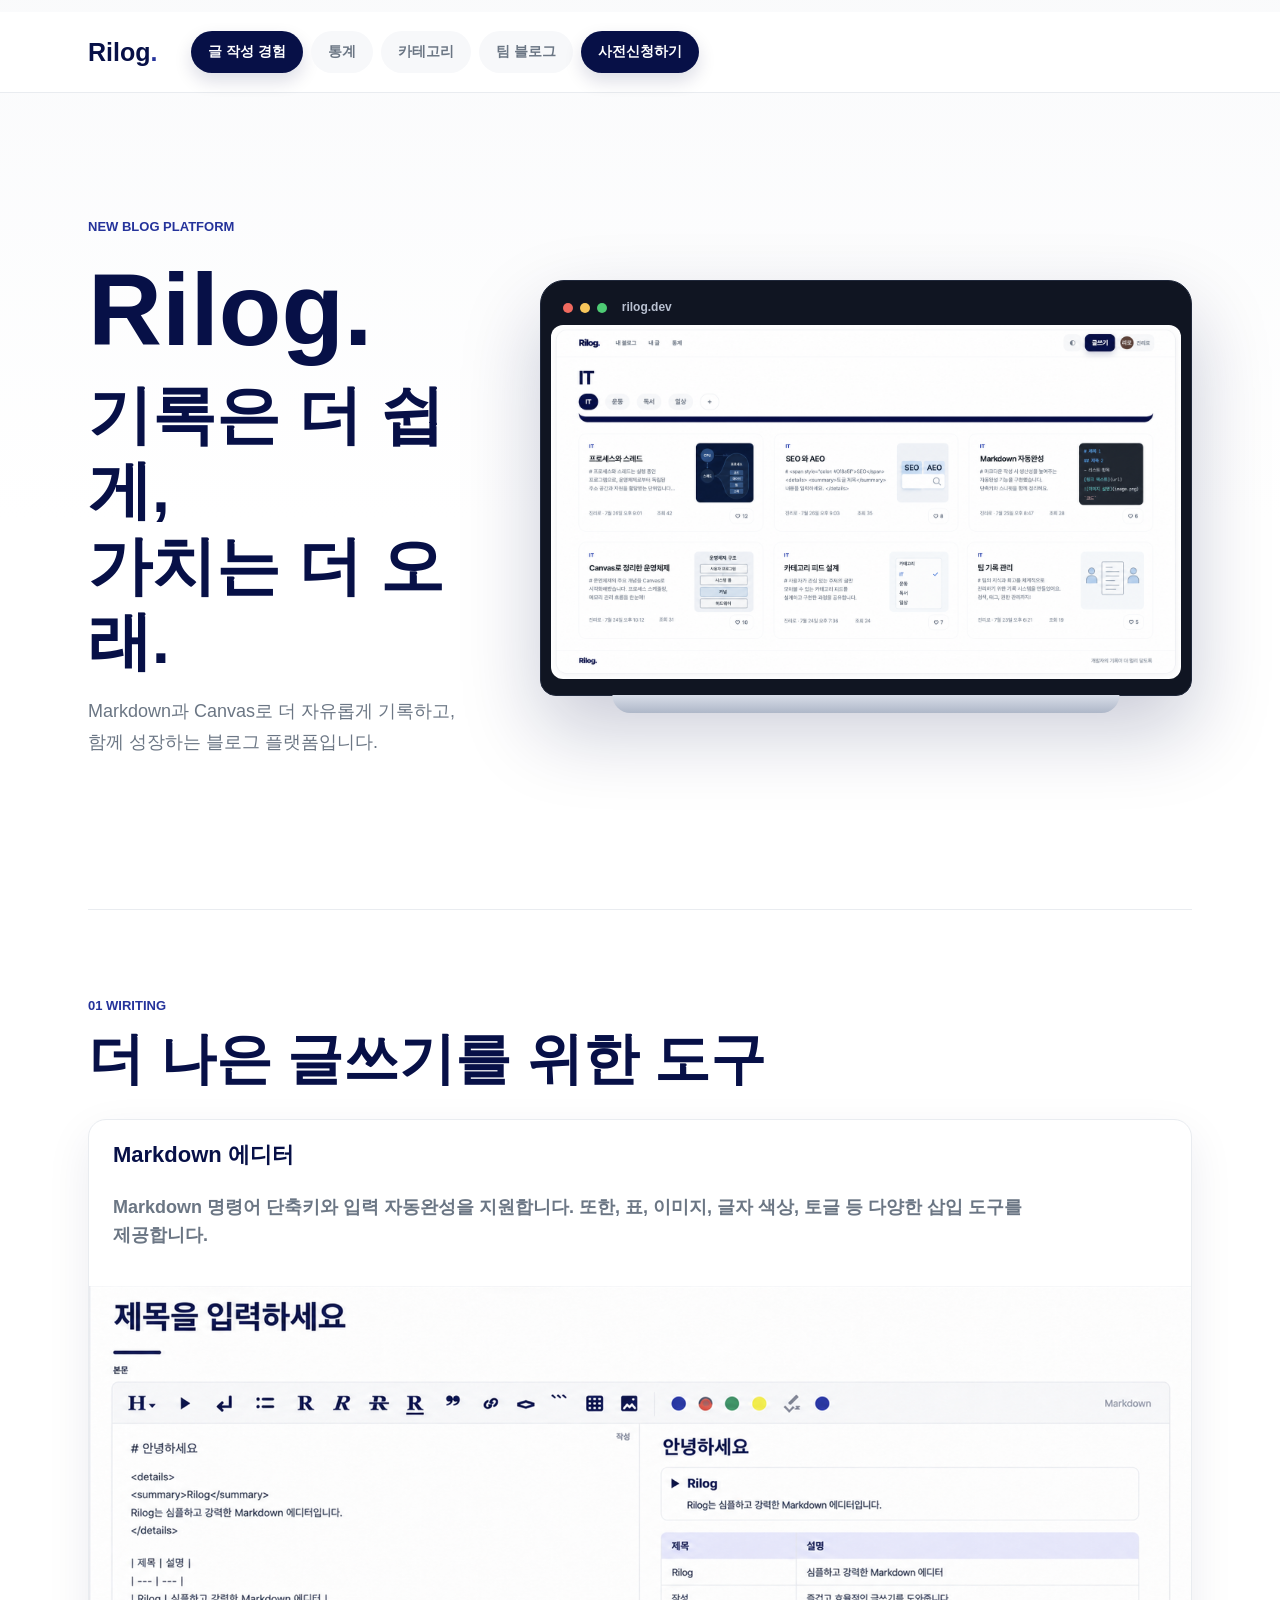
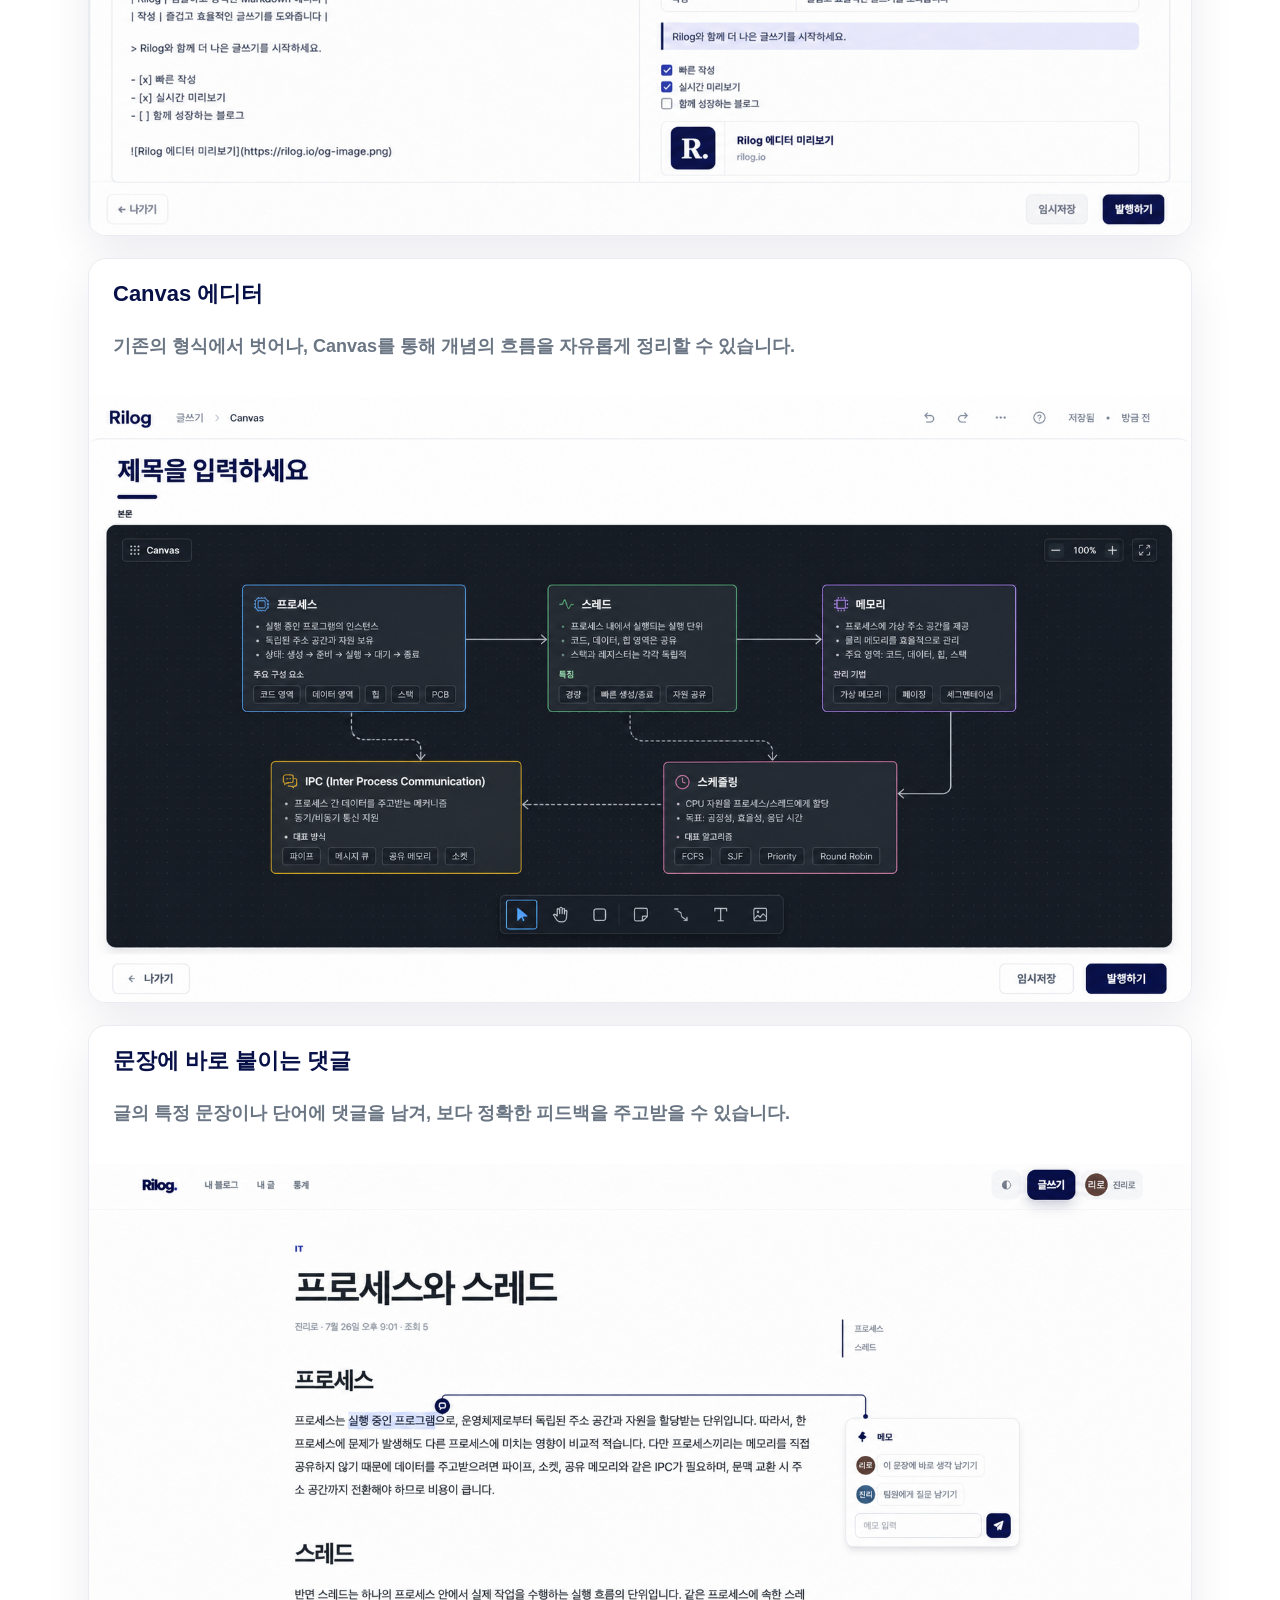
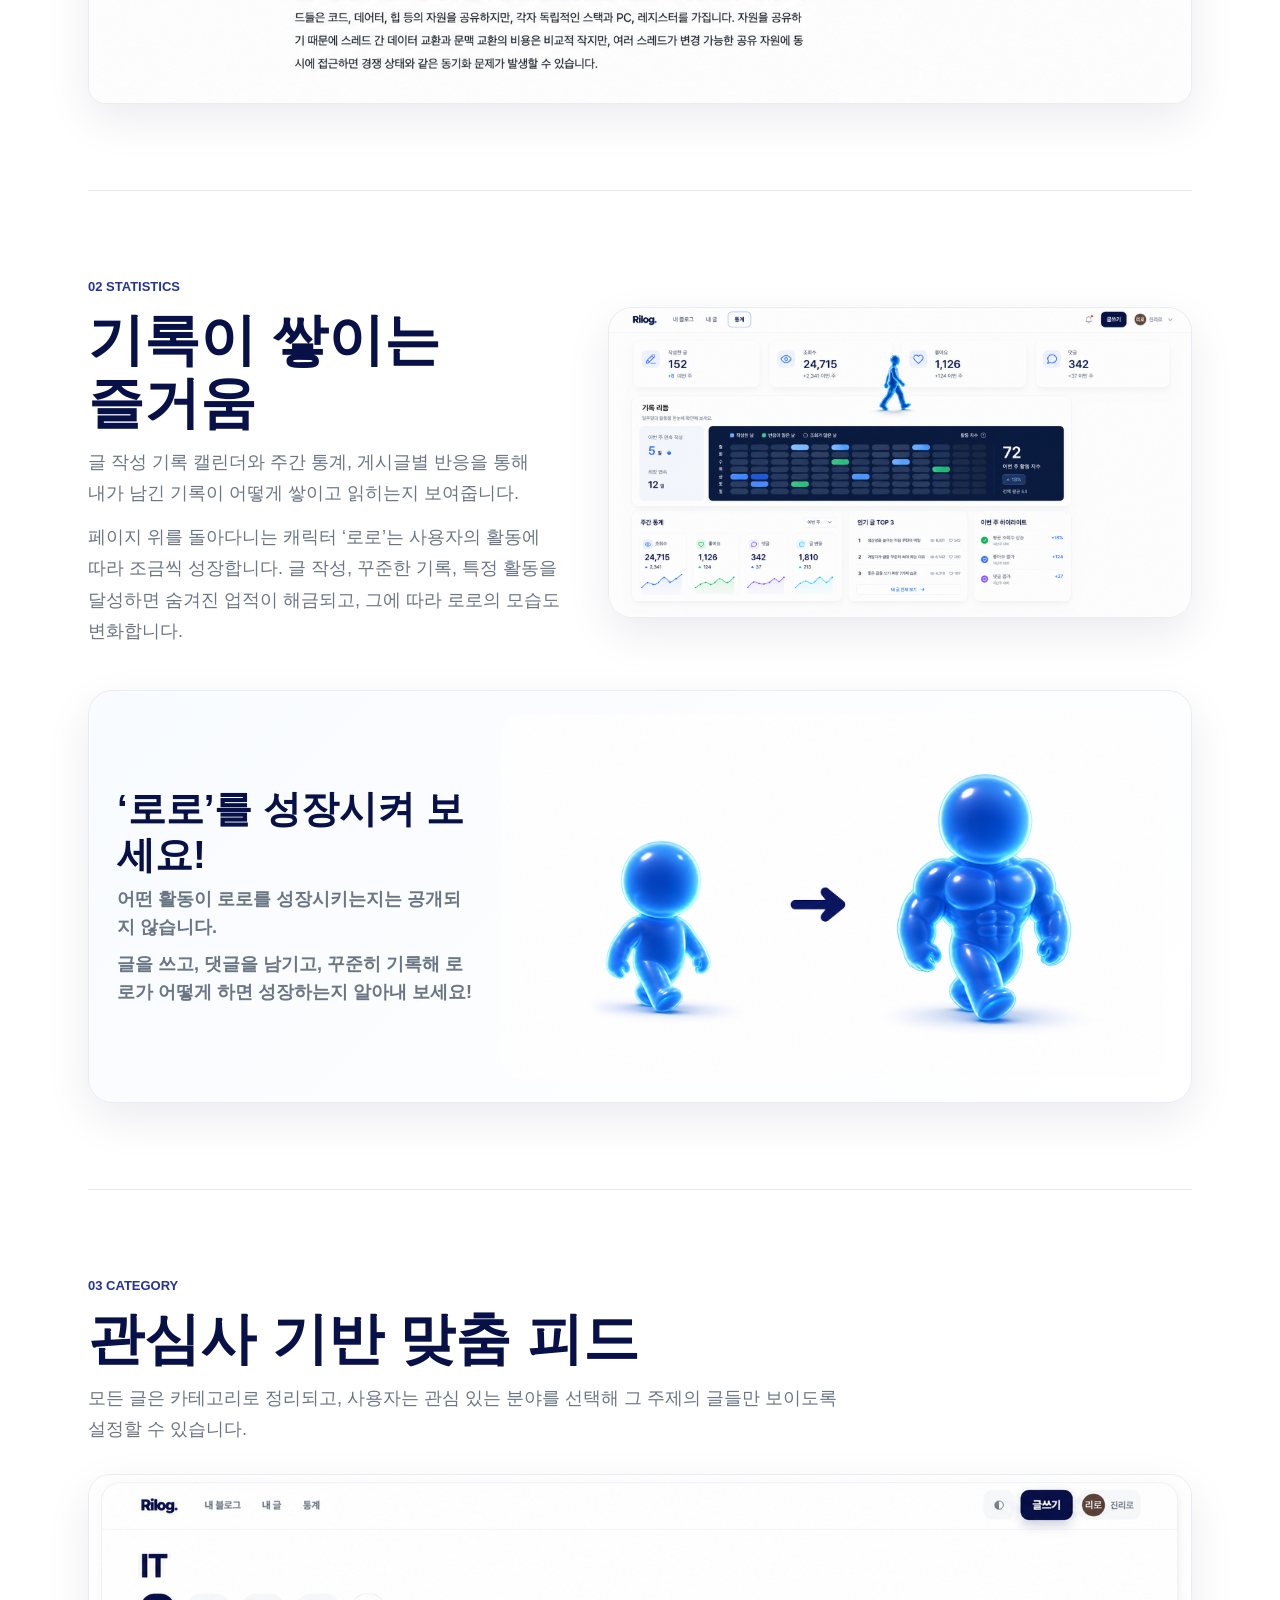
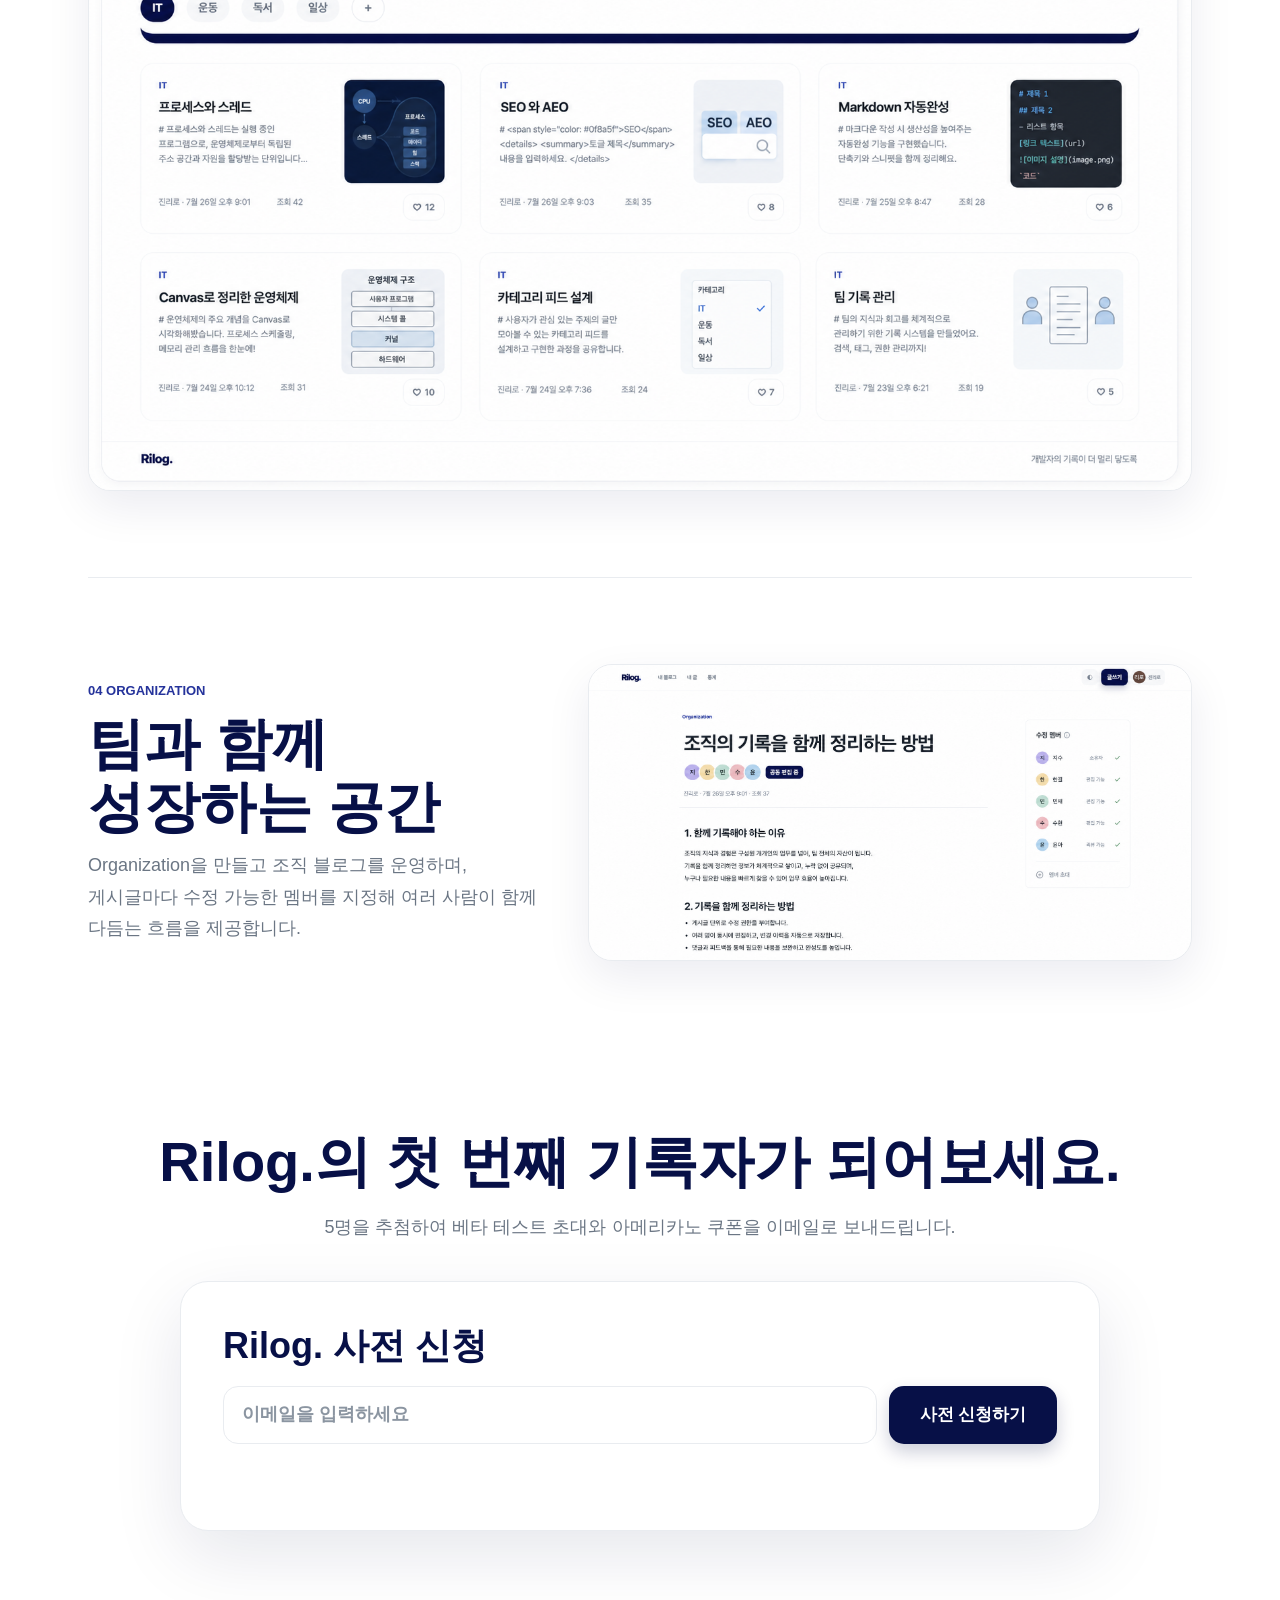
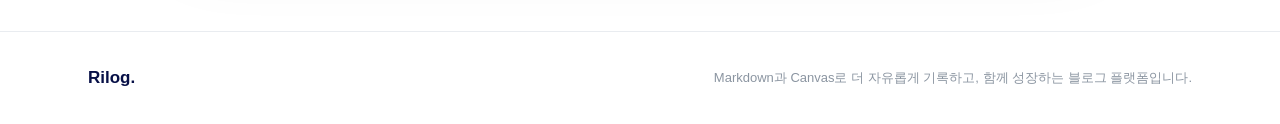
==== commit 96a71f78: "Fix markdown toolbar image and category copy" ====
--- a/index.html
+++ b/index.html
@@ -99,7 +99,7 @@
     <section class="landing-section landing-feed" id="landing-feed">
         <div class="landing-section-copy">
             <span class="landing-eyebrow">03 CATEGORY</span>
-            <h2>관심사만 기반 맞춤 피드</h2>
+            <h2>관심사 기반 맞춤 피드</h2>
             <p>모든 글은 카테고리로 정리되고, 사용자는 관심 있는 분야를 선택해 그 주제의 글들만 보이도록 설정할 수 있습니다.</p>
         </div>
         <div class="landing-wide-screen">
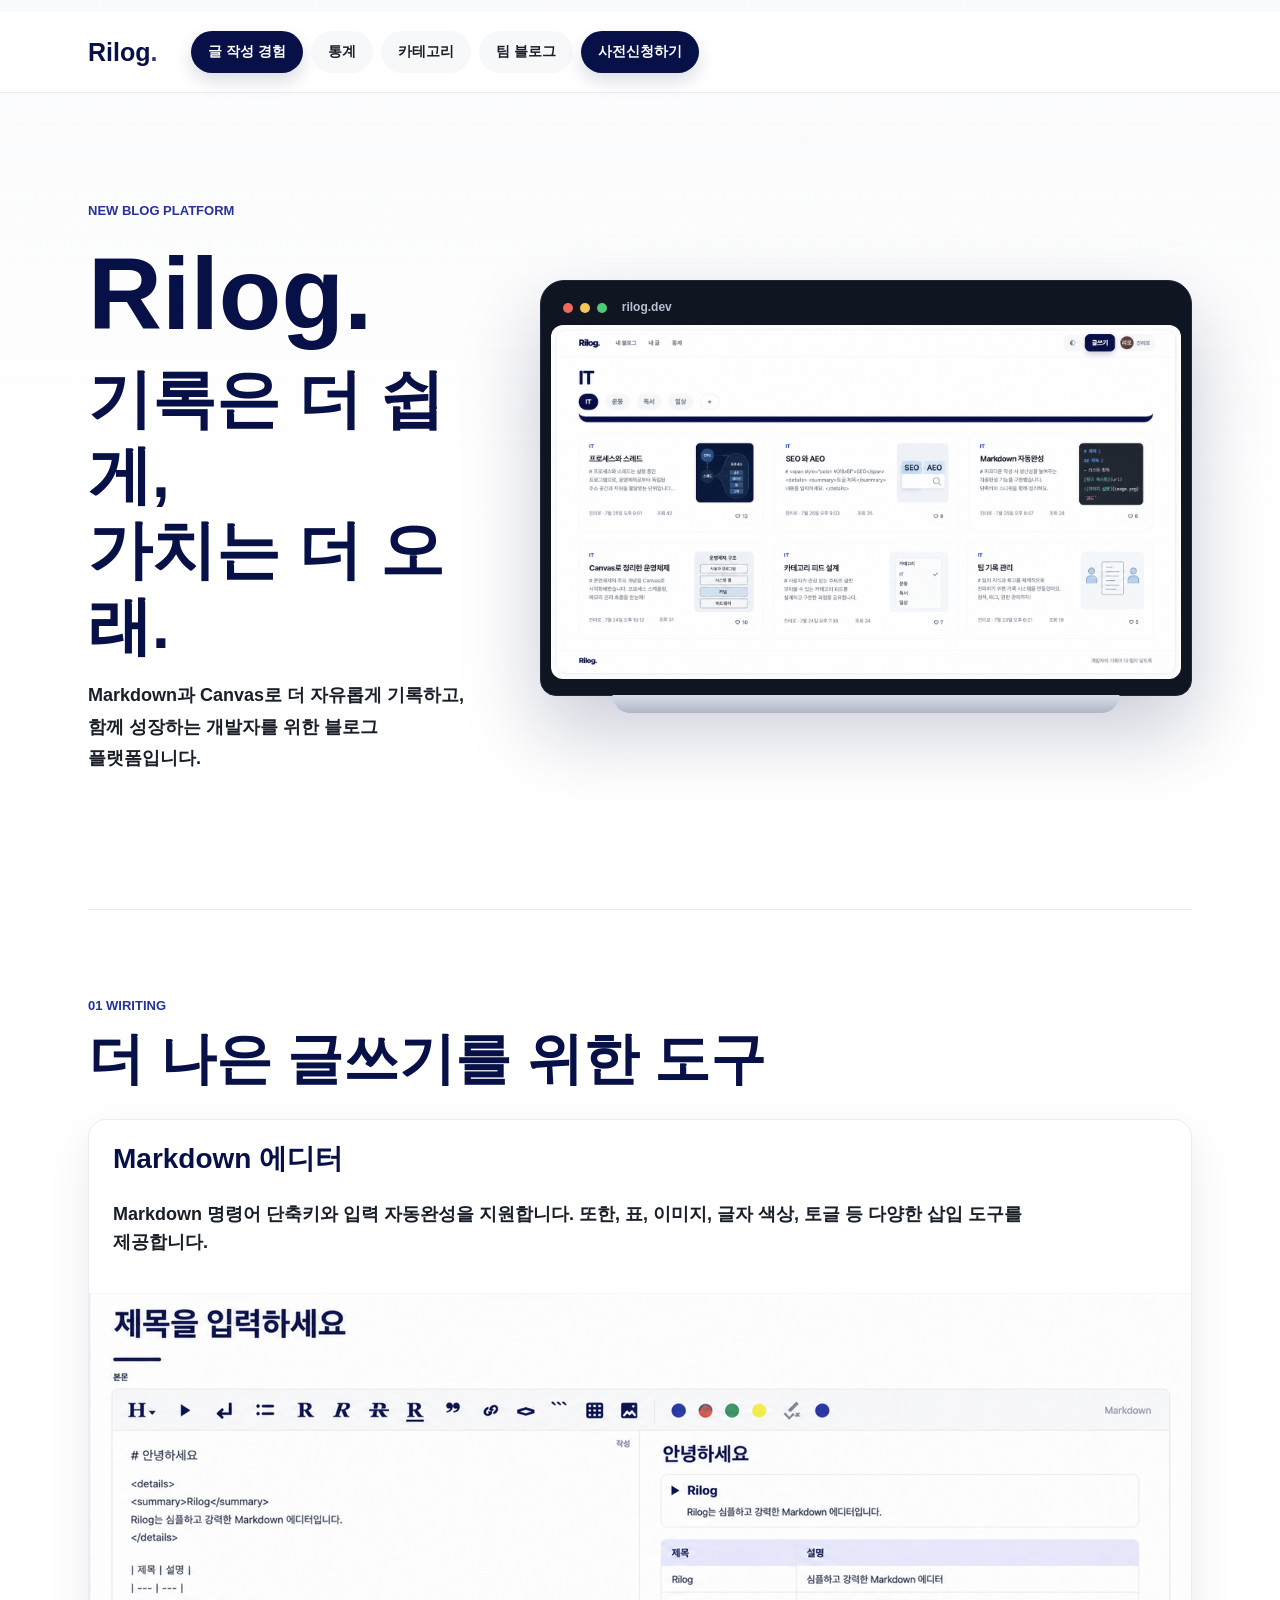
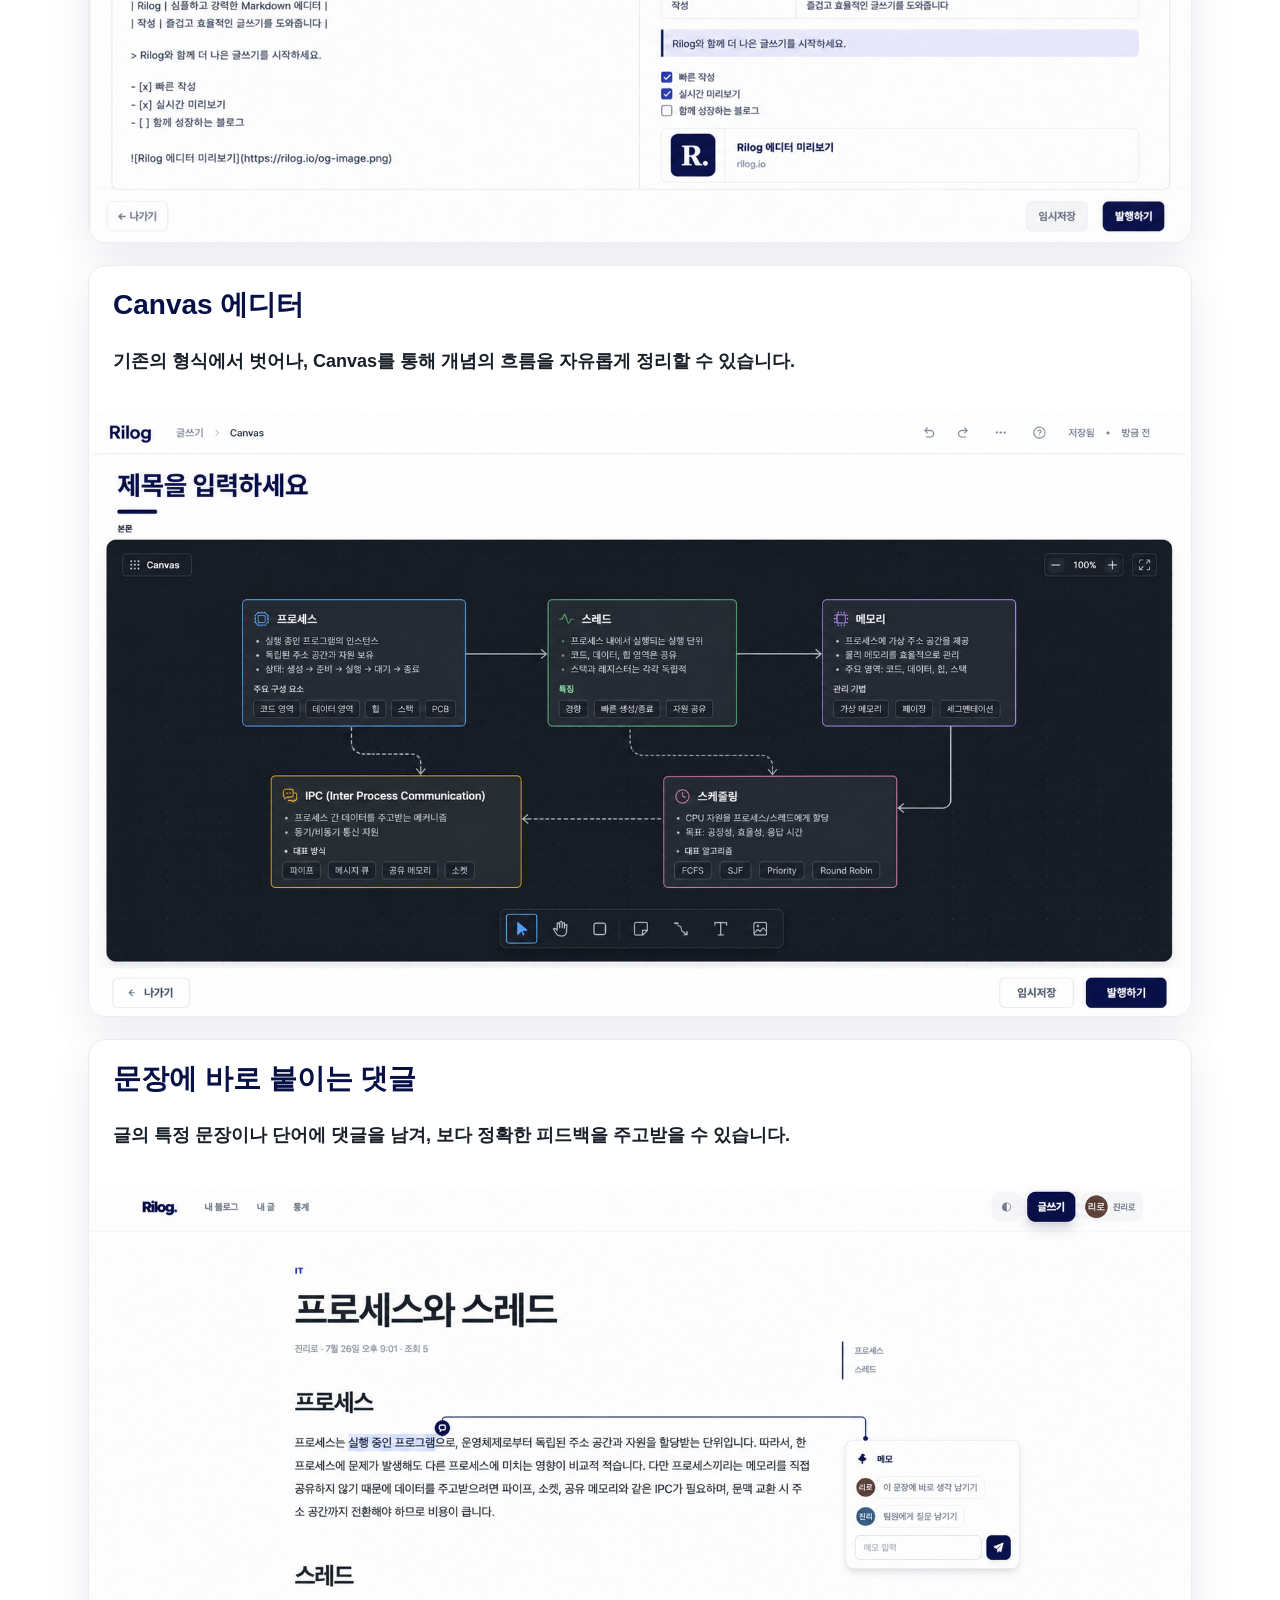
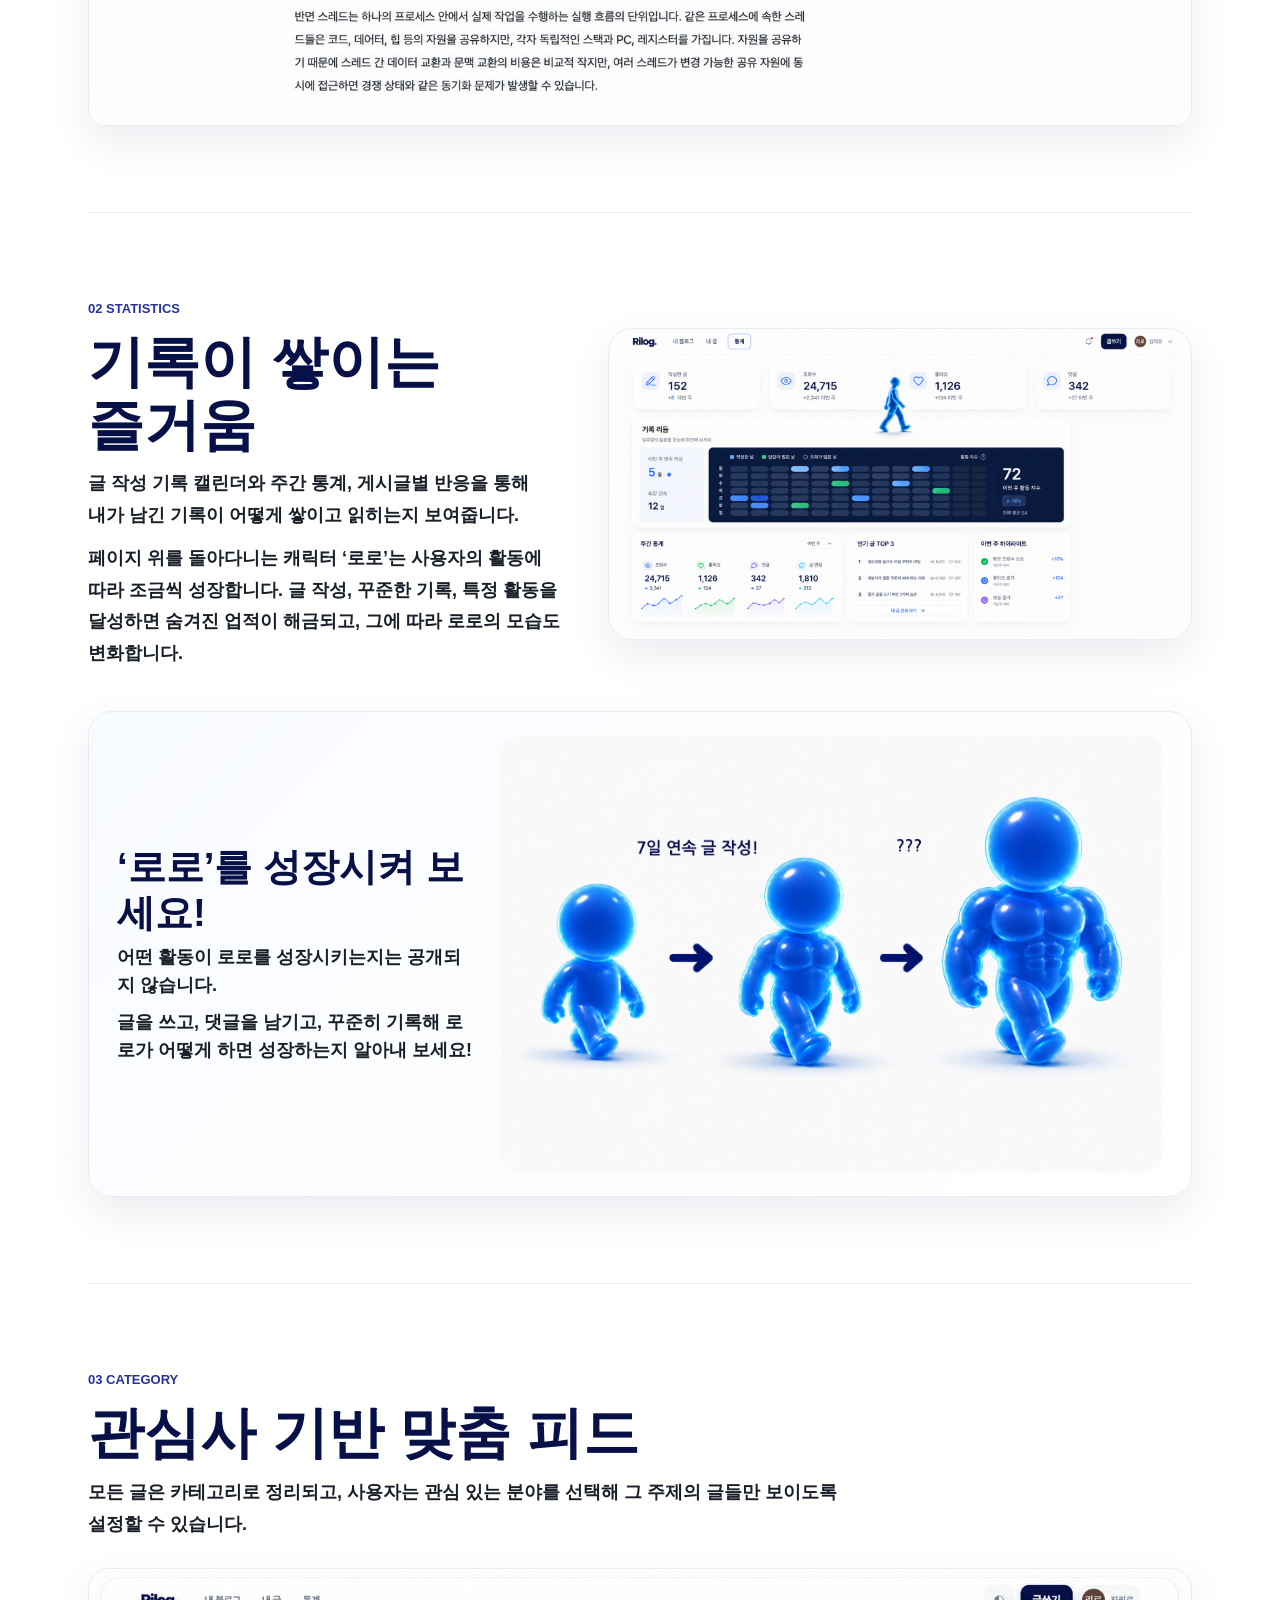
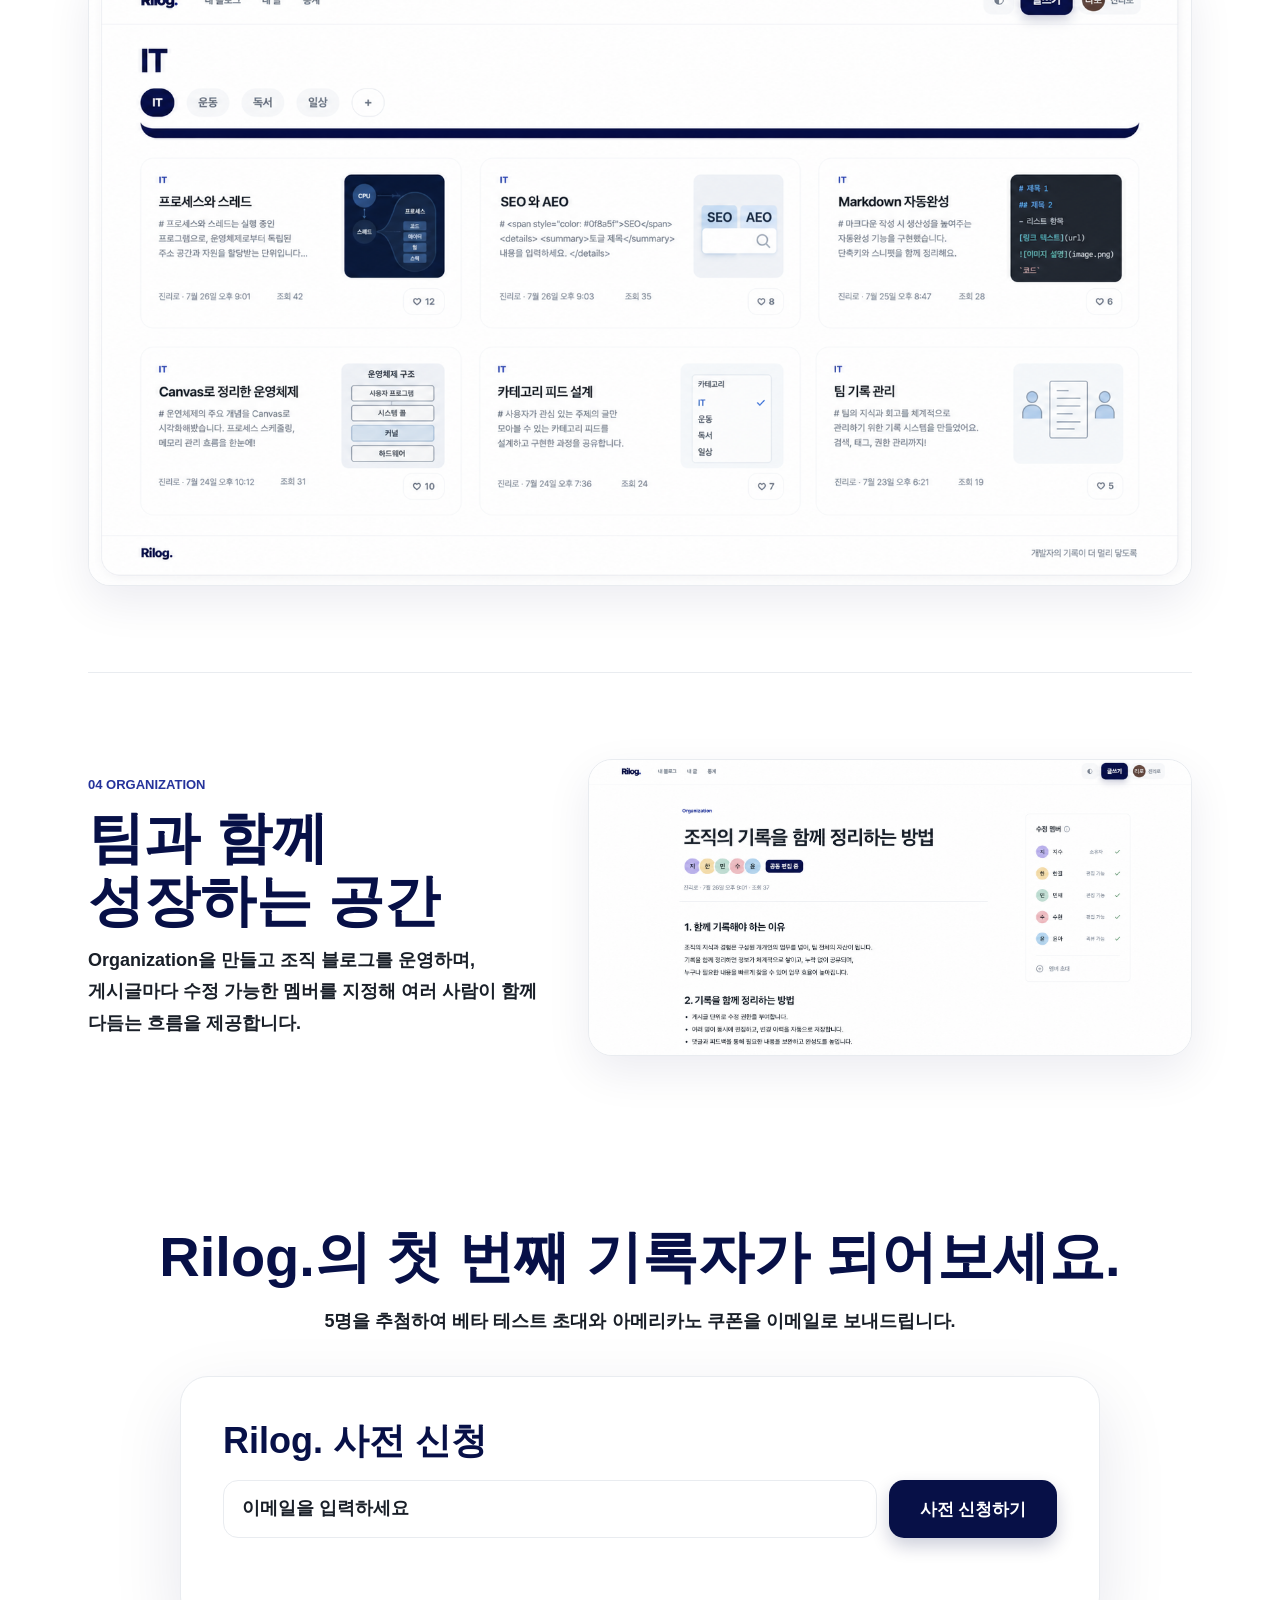
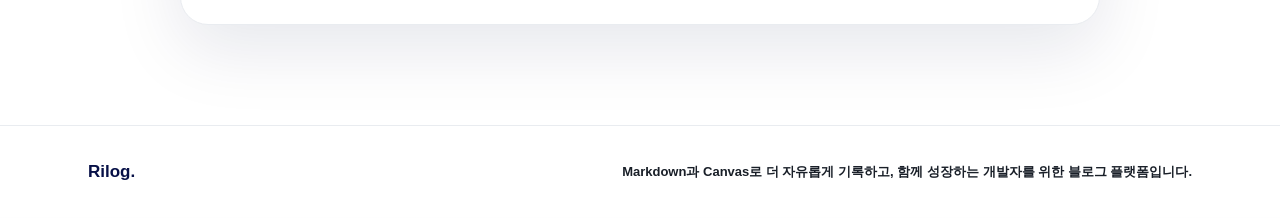
==== commit d184eceb: "Emphasize landing supporting copy" ====
--- a/index.html
+++ b/index.html
@@ -31,7 +31,7 @@
             <span class="landing-eyebrow">NEW BLOG PLATFORM</span>
             <h1>Rilog.</h1>
             <h2 class="landing-hero-title">기록은 더 쉽게,<br>가치는 더 오래.</h2>
-            <p>Markdown과 Canvas로 더 자유롭게 기록하고,<br>함께 성장하는 블로그 플랫폼입니다.</p>
+            <p>Markdown과 Canvas로 더 자유롭게 기록하고,<br>함께 성장하는 개발자를 위한 블로그 플랫폼입니다.</p>
         </div>
         <div class="landing-laptop">
             <div class="landing-browser-chrome" aria-hidden="true">
@@ -135,7 +135,7 @@
 <footer class="app-footer">
     <div class="footer-inner">
         <strong>Rilog.</strong>
-        <span>Markdown과 Canvas로 더 자유롭게 기록하고, 함께 성장하는 블로그 플랫폼입니다.</span>
+        <span>Markdown과 Canvas로 더 자유롭게 기록하고, 함께 성장하는 개발자를 위한 블로그 플랫폼입니다.</span>
     </div>
 </footer>
 <script src="/js/landing.js"></script>
--- a/css/landing-base.css
+++ b/css/landing-base.css
@@ -113,10 +113,10 @@
 
 .nav-link {
     padding: 10px 14px;
-    color: var(--text-secondary);
+    color: var(--text);
     border-radius: 11px;
     font-size: 15px;
-    font-weight: 700;
+    font-weight: 800;
 }
 
 .nav-link:hover,
@@ -156,7 +156,7 @@
 }
 
 .button-secondary {
-    color: var(--text-secondary);
+    color: var(--text);
     background: var(--surface);
 }
 
@@ -169,8 +169,9 @@
     align-items: center;
     justify-content: space-between;
     min-height: 92px;
-    color: var(--text-tertiary);
+    color: var(--text);
     font-size: 13px;
+    font-weight: 800;
 }
 
 .footer-inner strong {
--- a/css/landing.css
+++ b/css/landing.css
@@ -67,8 +67,9 @@
 .landing-section-copy p,
 .landing-closing p {
     margin: 0;
-    color: var(--text-secondary);
+    color: var(--text);
     font-size: 18px;
+    font-weight: 800;
     line-height: 1.75;
     overflow-wrap: break-word;
     word-break: keep-all;
@@ -237,15 +238,15 @@
 
 .landing-screen-card-copy strong {
     color: var(--navy-950);
-    font-size: 22px;
+    font-size: 28px;
     line-height: 1.2;
 }
 
 .landing-screen-card-copy p {
     max-width: 920px;
-    color: var(--text-secondary);
+    color: var(--text);
     font-size: 18px;
-    font-weight: 650;
+    font-weight: 800;
     line-height: 1.55;
 }
 
@@ -296,7 +297,8 @@
 
 .landing-feature-card p {
     margin: 0;
-    color: var(--text-secondary);
+    color: var(--text);
+    font-weight: 800;
 }
 
 .landing-bullet-list {
@@ -304,8 +306,9 @@
     gap: 5px;
     margin: 14px 0 0;
     padding-left: 18px;
-    color: var(--text-secondary);
+    color: var(--text);
     font-size: 14px;
+    font-weight: 800;
 }
 
 .landing-bullet-list li::marker {
@@ -358,9 +361,9 @@
 
 .landing-rureo-evolution-copy p {
     margin: 0;
-    color: var(--text-secondary);
+    color: var(--text);
     font-size: 18px;
-    font-weight: 650;
+    font-weight: 800;
     line-height: 1.55;
 }
 
@@ -458,7 +461,8 @@
 }
 
 .waitlist-row input::placeholder {
-    color: var(--text-tertiary);
+    color: var(--text);
+    font-weight: 800;
 }
 
 .waitlist-submit {
@@ -477,9 +481,9 @@
 .waitlist-message {
     min-height: 26px;
     margin: 0;
-    color: var(--text-secondary);
+    color: var(--text);
     font-size: 15px;
-    font-weight: 750;
+    font-weight: 800;
 }
 
 .waitlist-message[data-tone="success"] {
@@ -661,7 +665,7 @@
     }
 
     .landing-screen-card-copy strong {
-        font-size: 19px;
+        font-size: 22px;
     }
 
     .landing-screen-card-copy p {
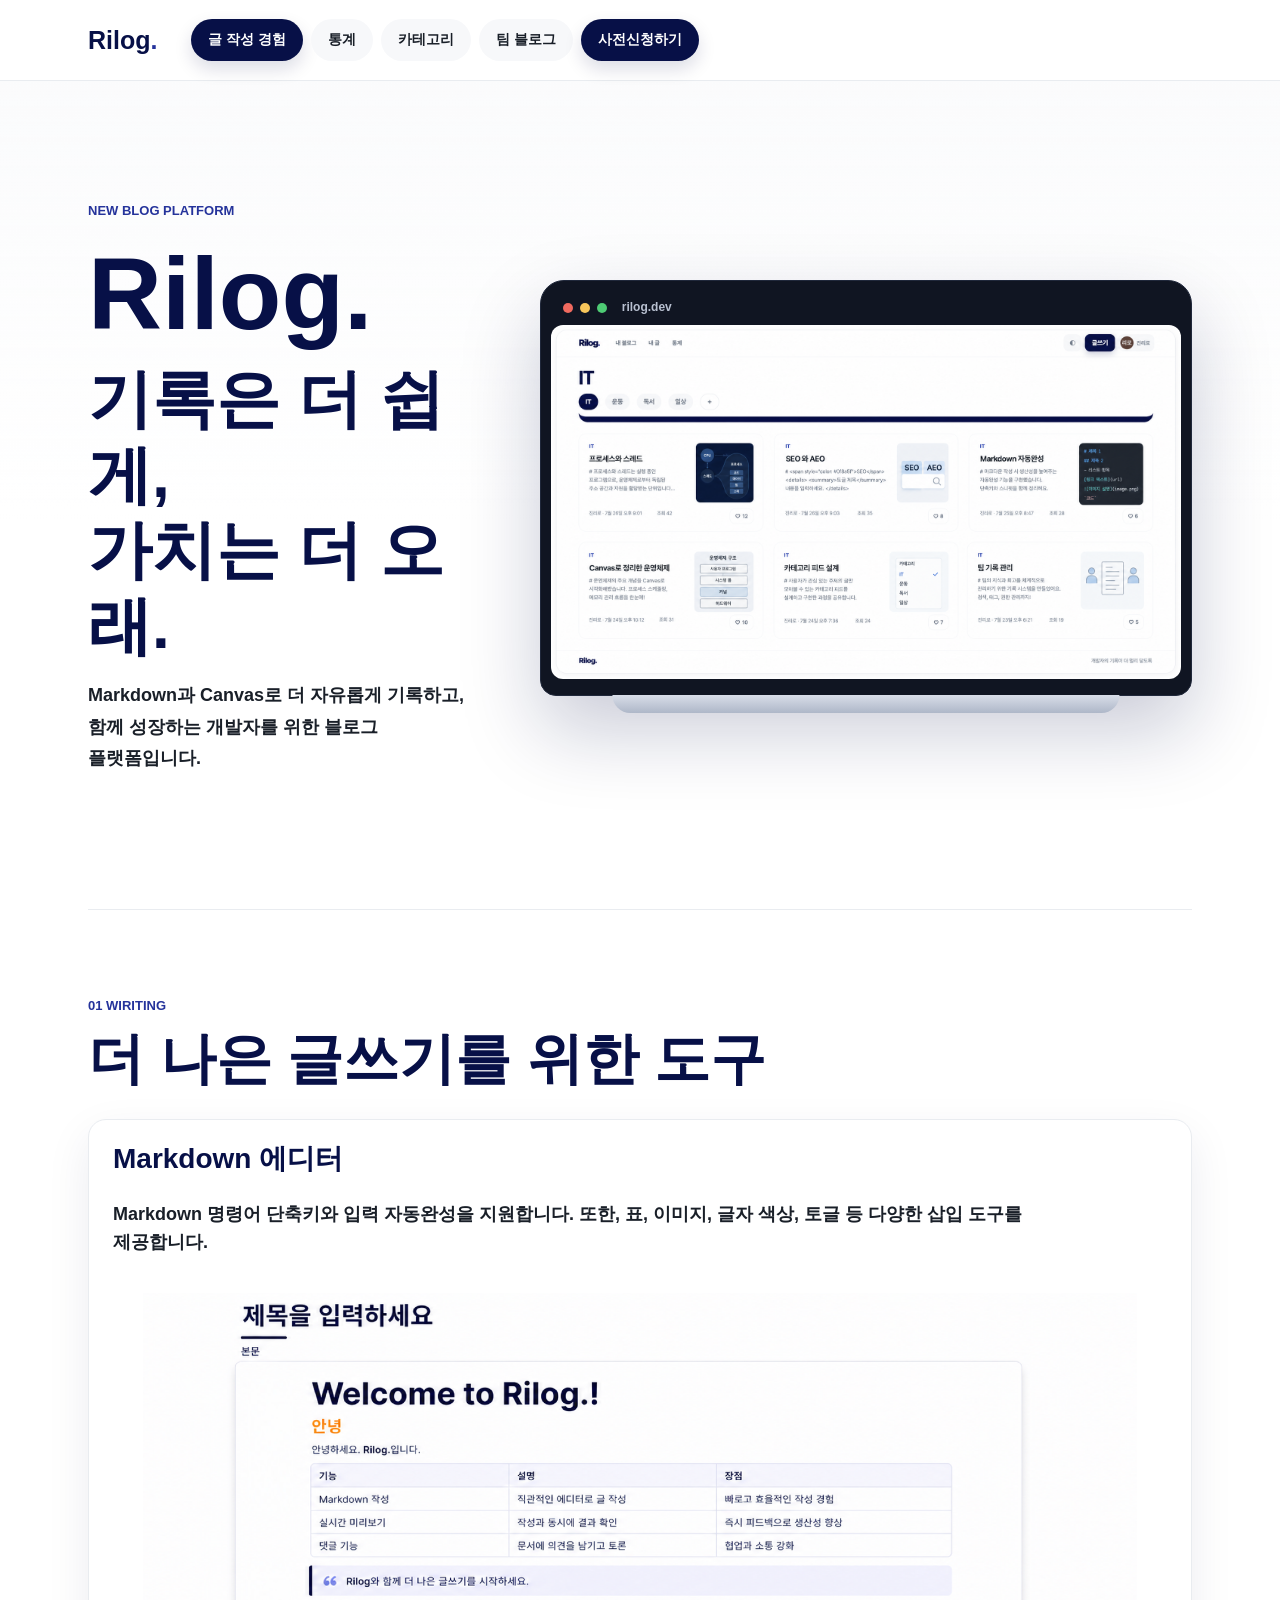
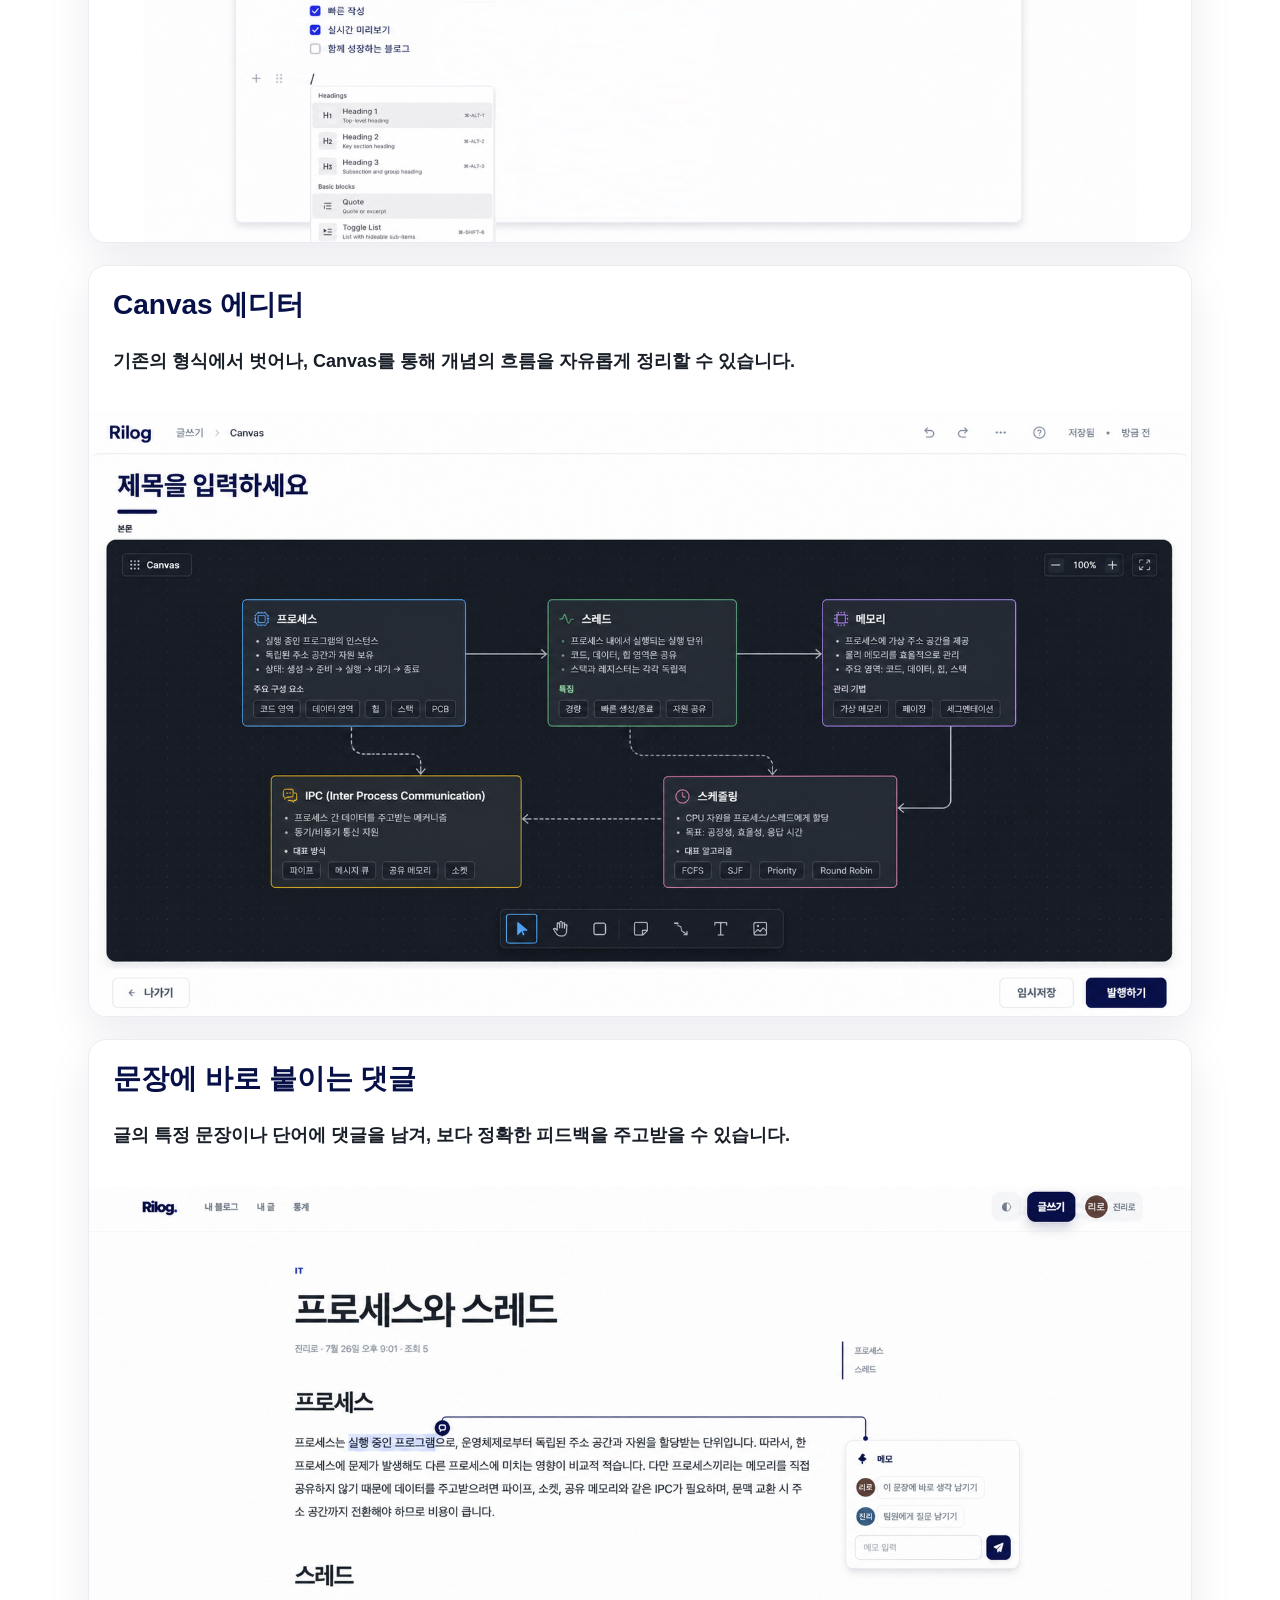
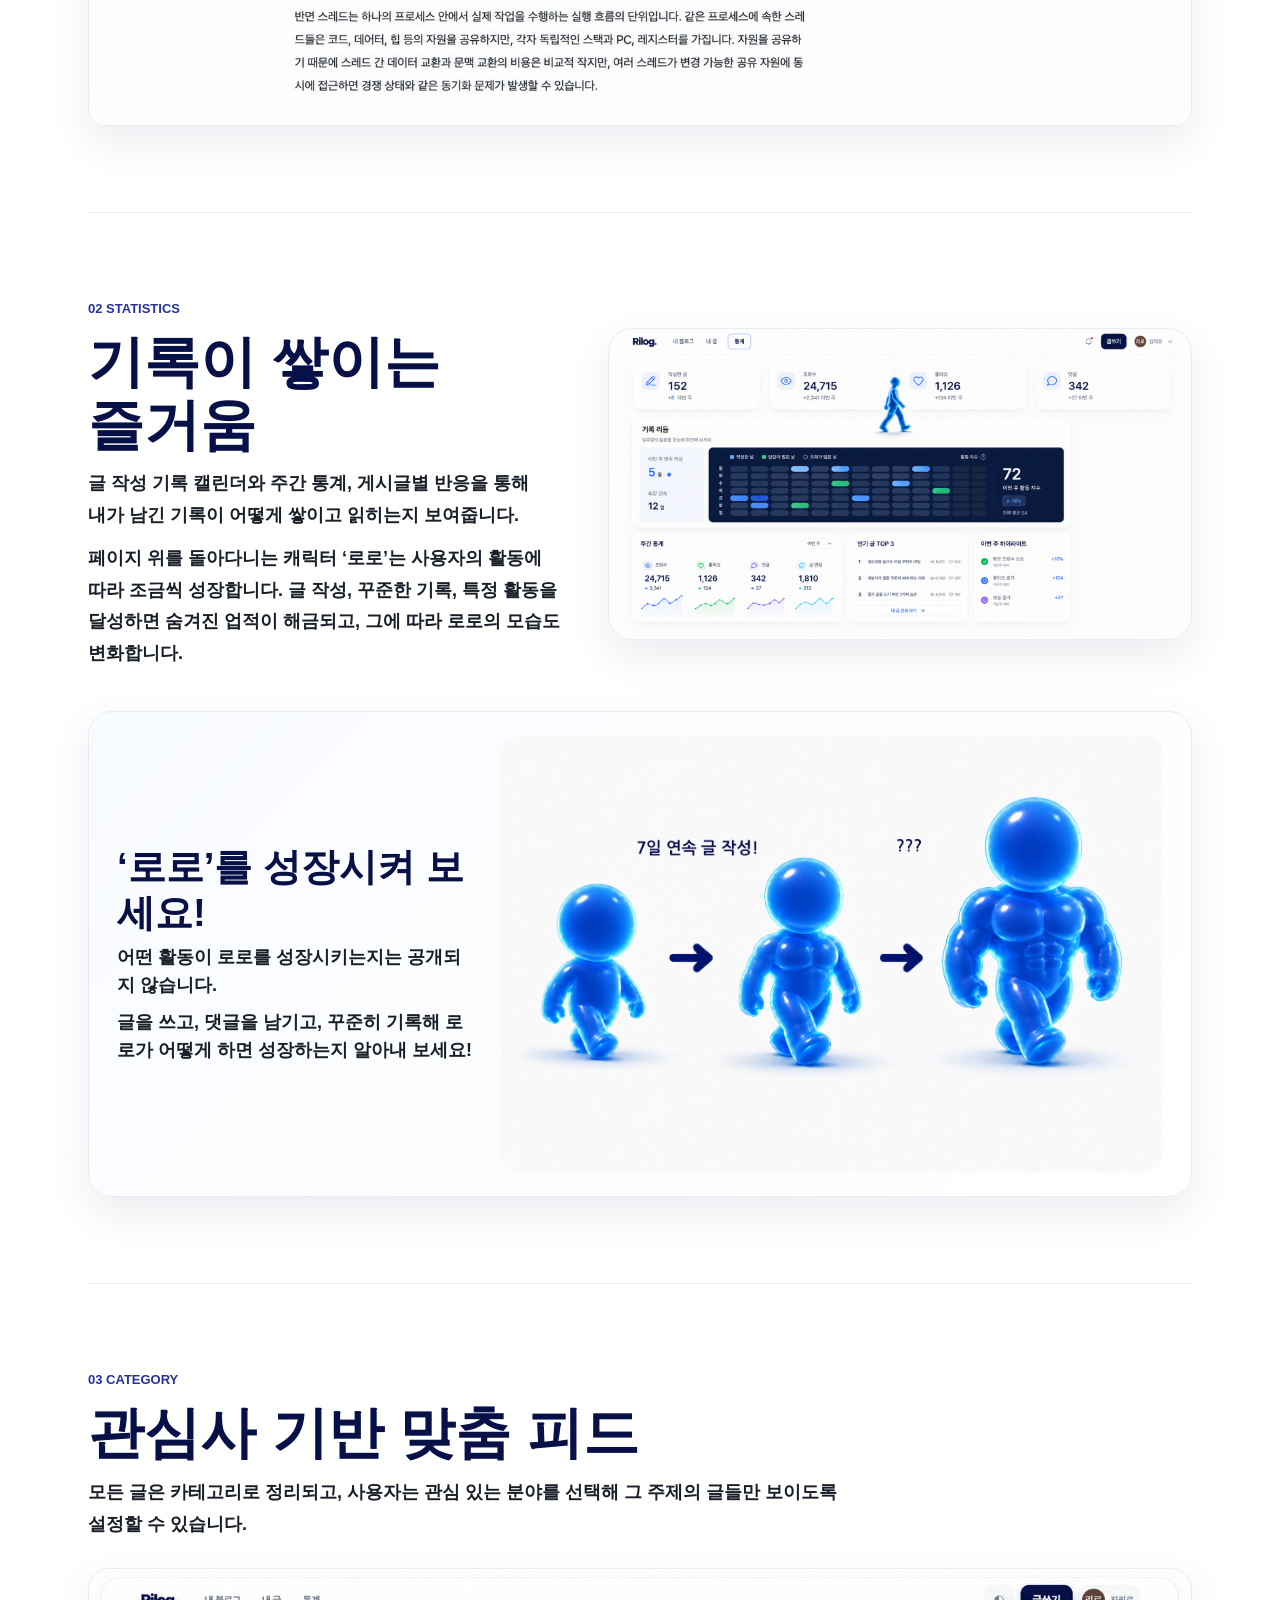
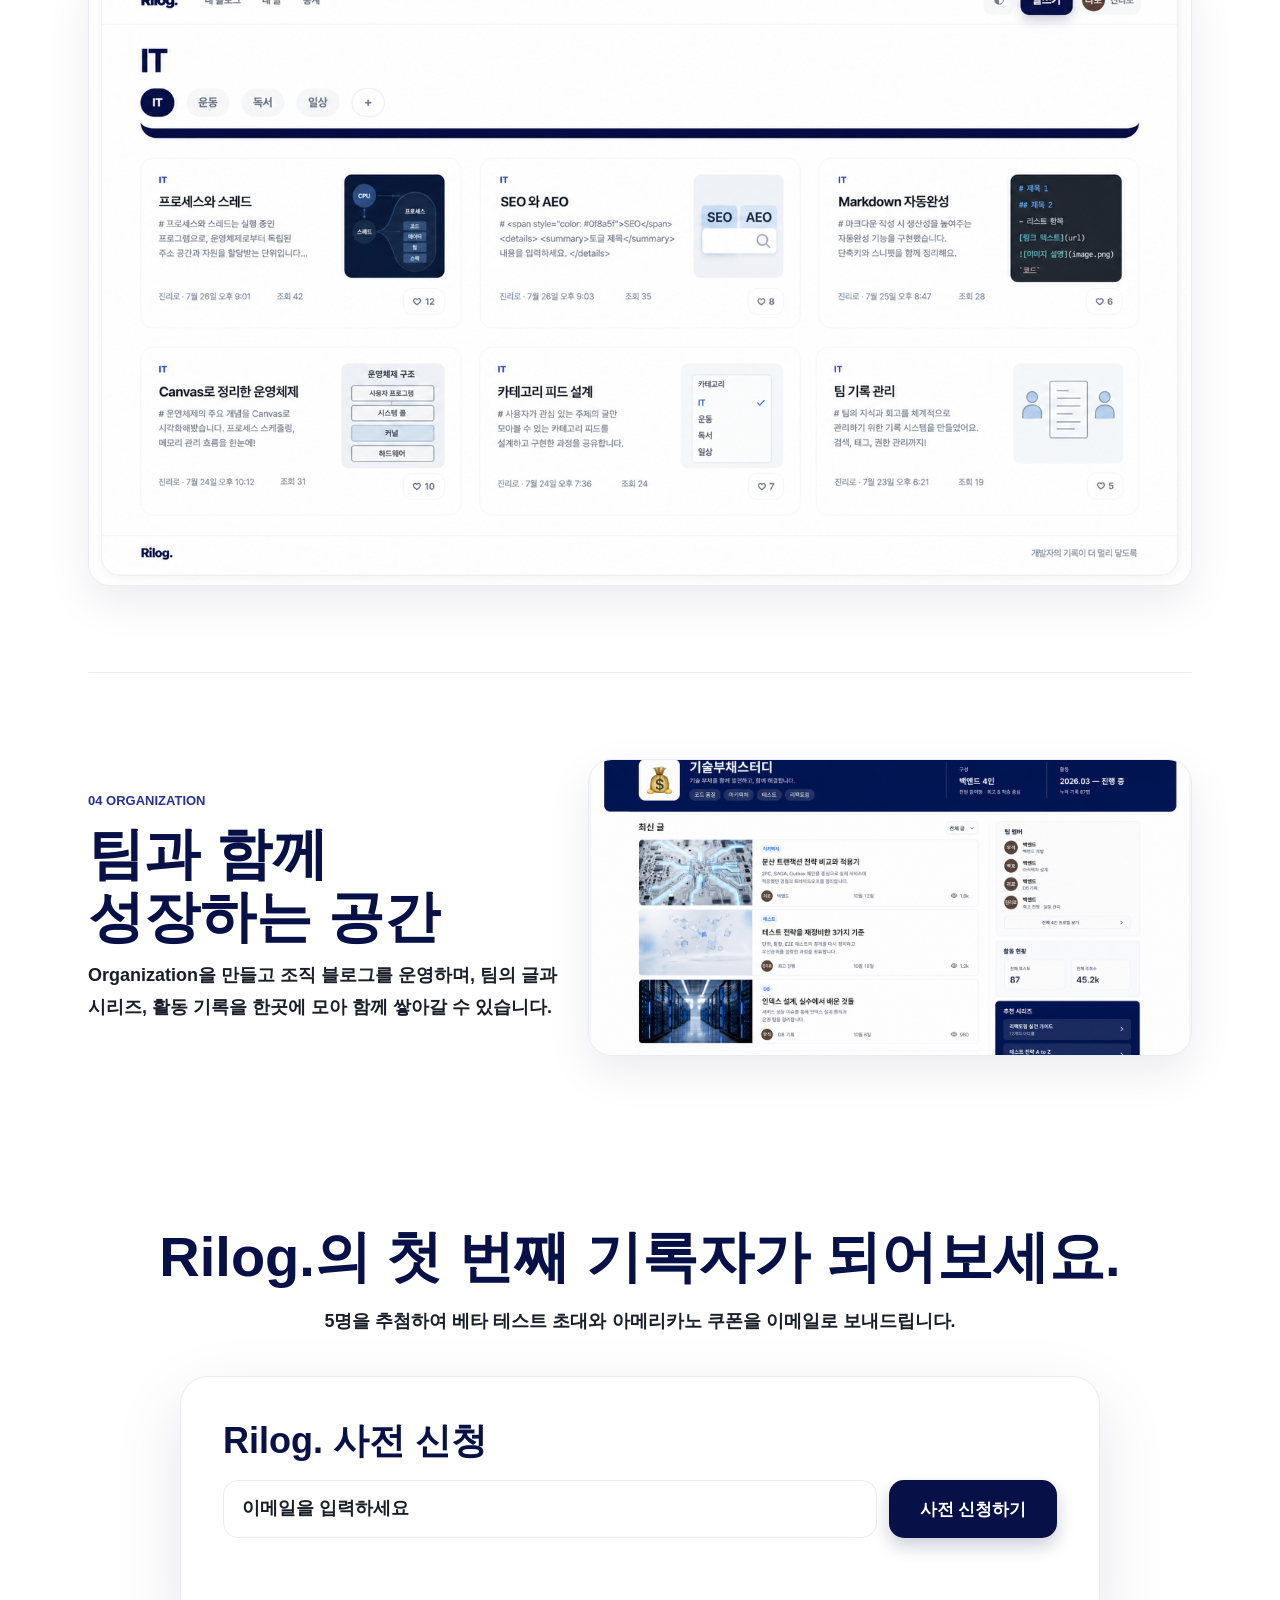
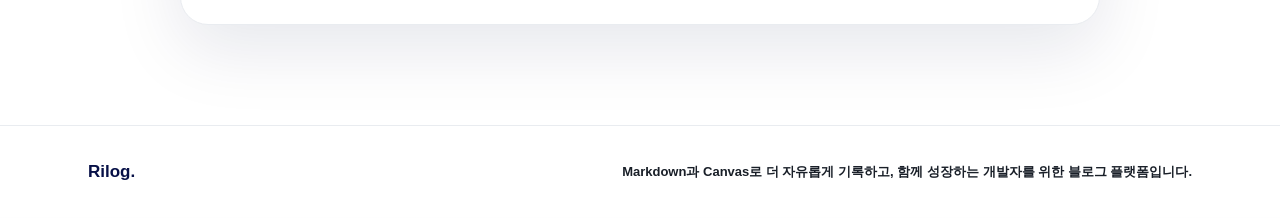
==== commit d6f34759: "Update organization team blog image" ====
--- a/index.html
+++ b/index.html
@@ -111,10 +111,10 @@
         <div class="landing-section-copy">
             <span class="landing-eyebrow">04 ORGANIZATION</span>
             <h2>팀과 함께 성장하는 공간</h2>
-            <p>Organization을 만들고 조직 블로그를 운영하며, 게시글마다 수정 가능한 멤버를 지정해 여러 사람이 함께 다듬는 흐름을 제공합니다.</p>
+            <p>Organization을 만들고 조직 블로그를 운영하며, 팀의 글과 시리즈, 활동 기록을 한곳에 모아 함께 쌓아갈 수 있습니다.</p>
         </div>
         <div class="landing-org-screen">
-            <img src="/images/landing/organization-collaboration.png" alt="여러 멤버가 함께 수정하는 Rilog. Organization 게시글 화면">
+            <img src="/images/landing/organization-collaboration.png" alt="팀 멤버와 최신 글, 활동 현황을 보여주는 Rilog. Organization 팀 블로그 화면">
         </div>
     </section>
 
